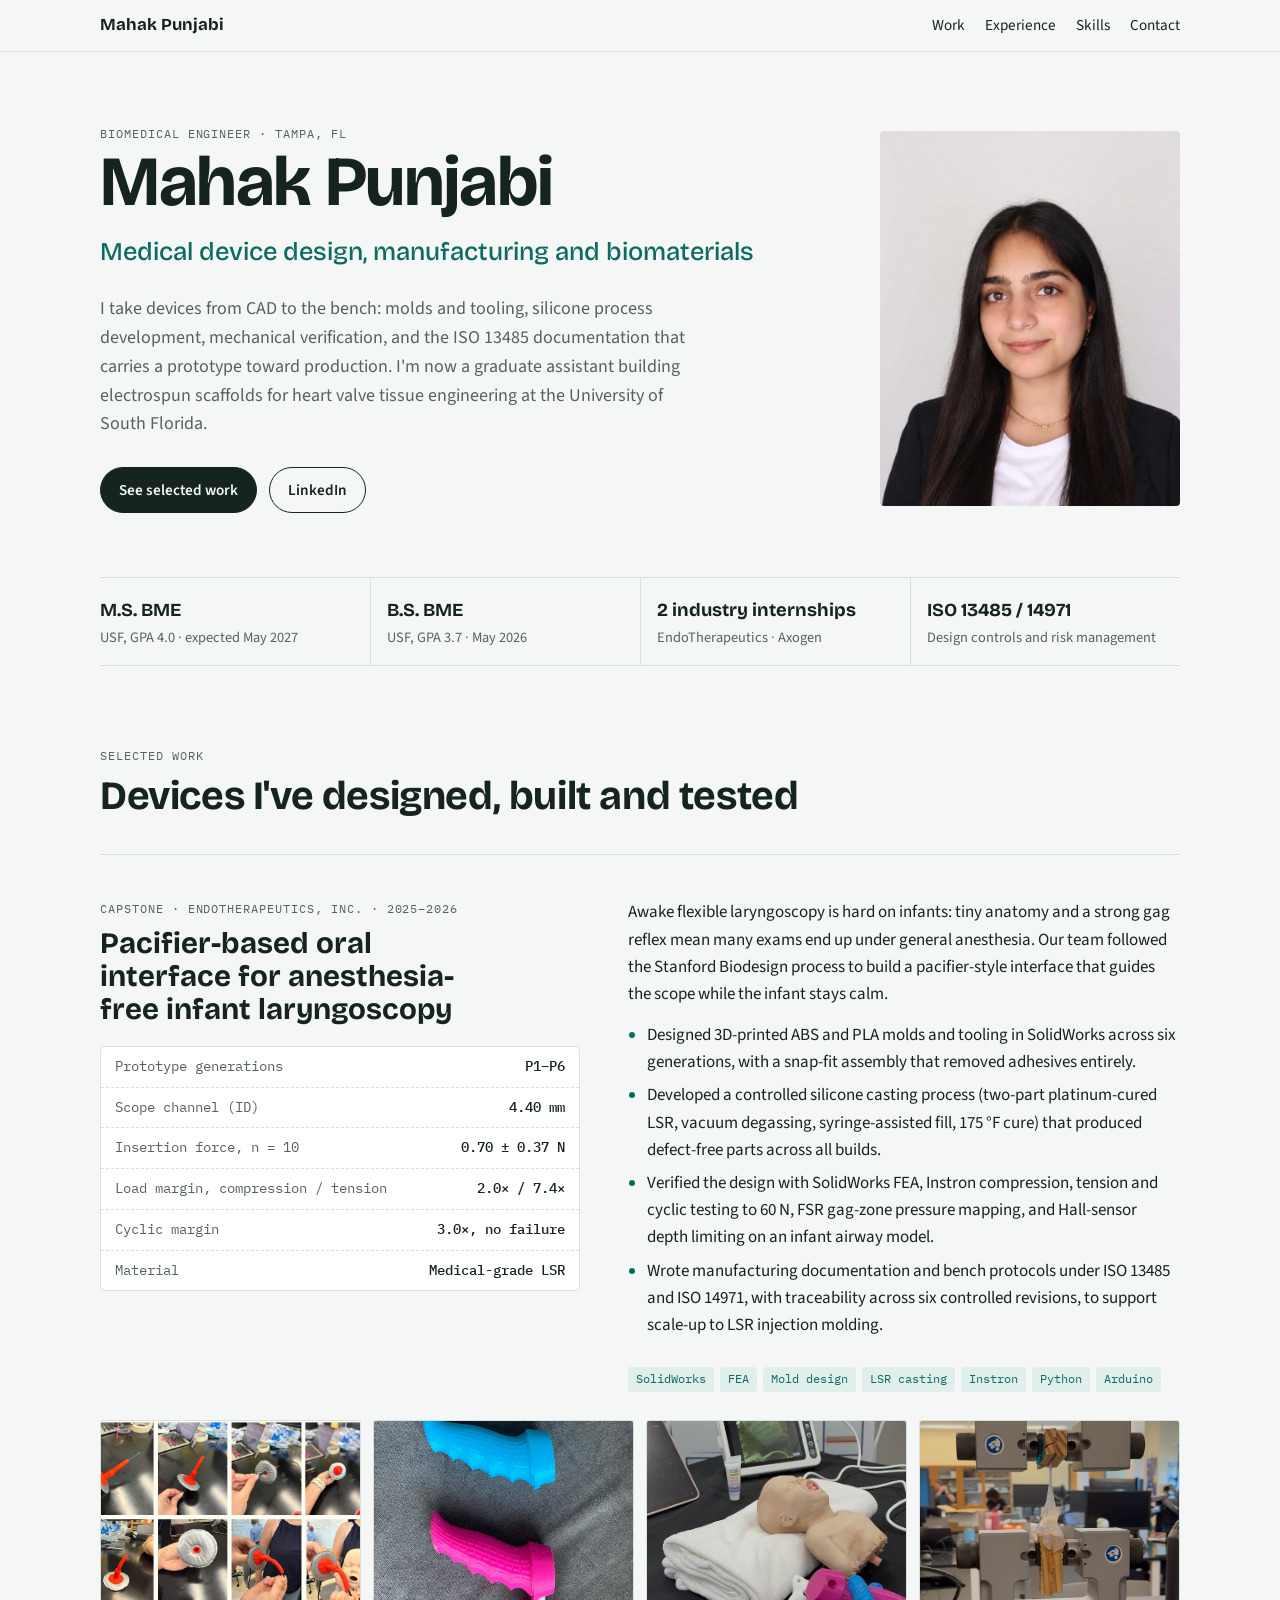
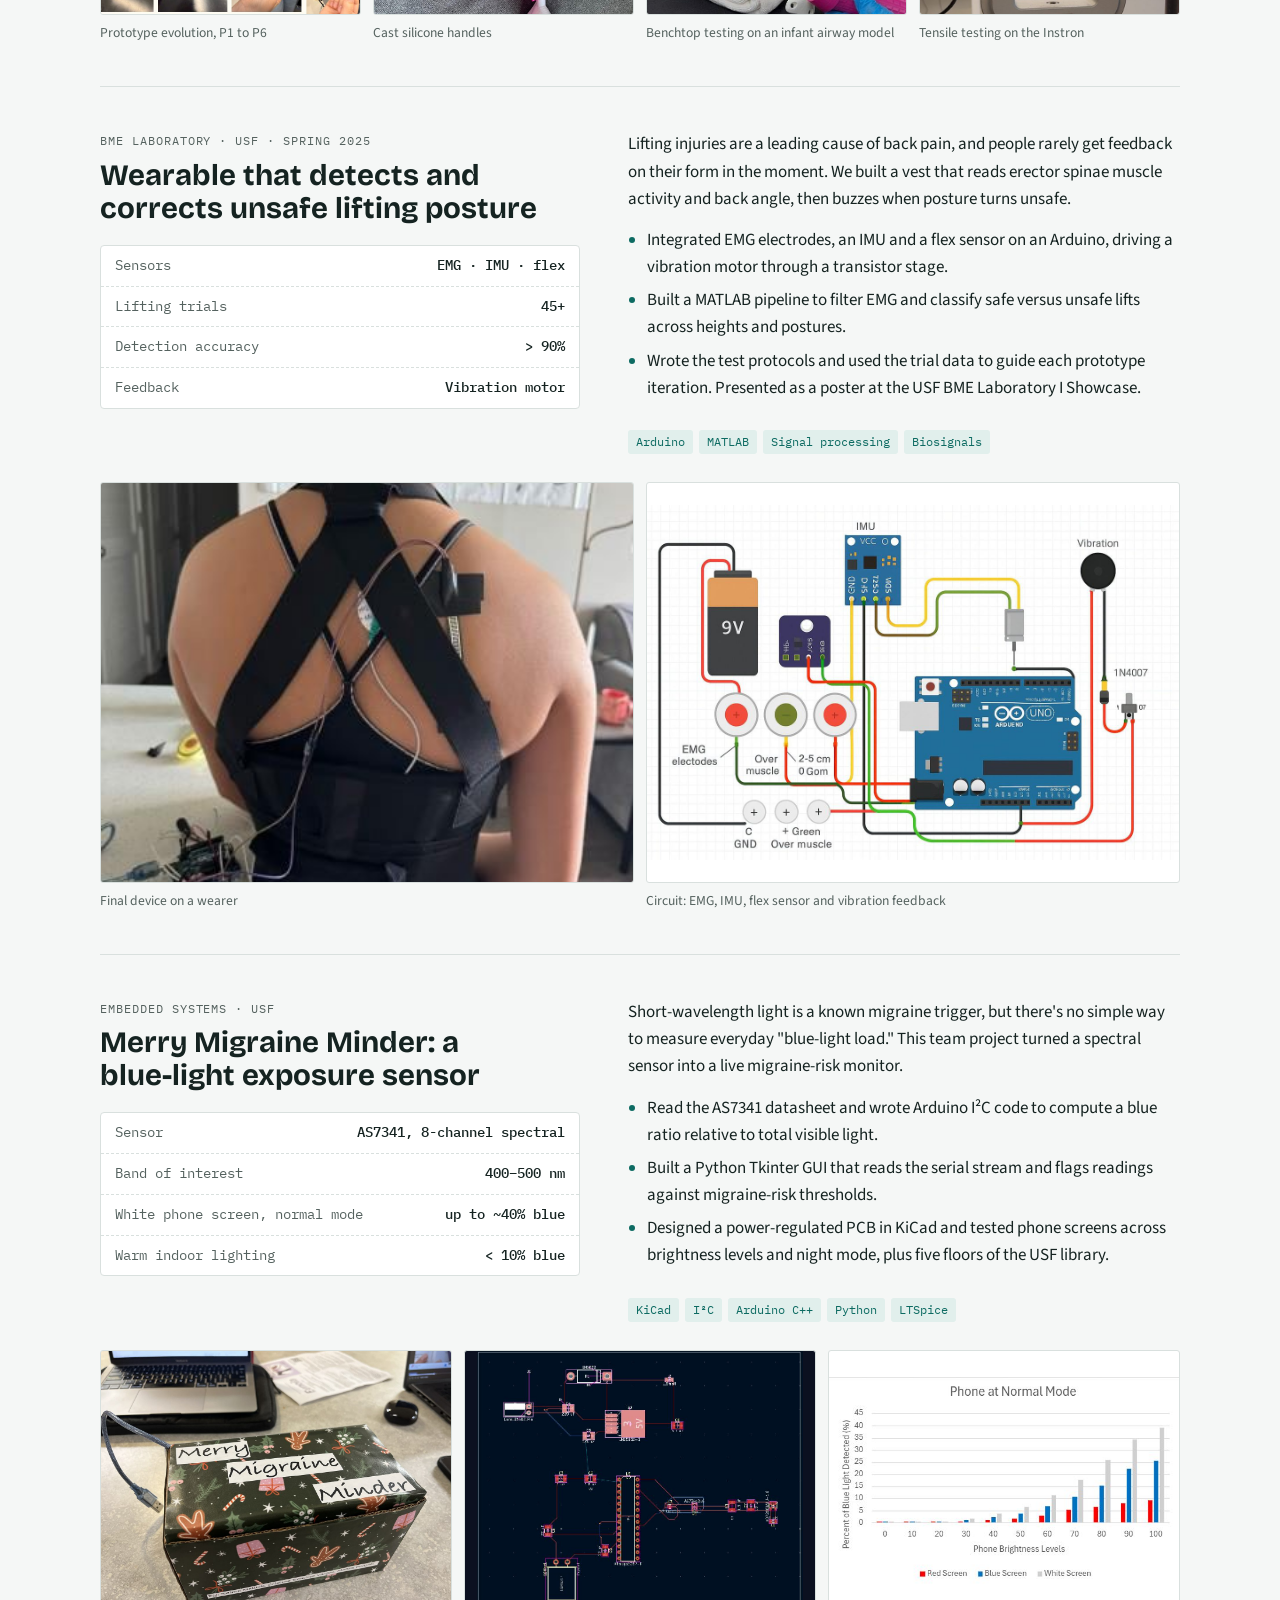
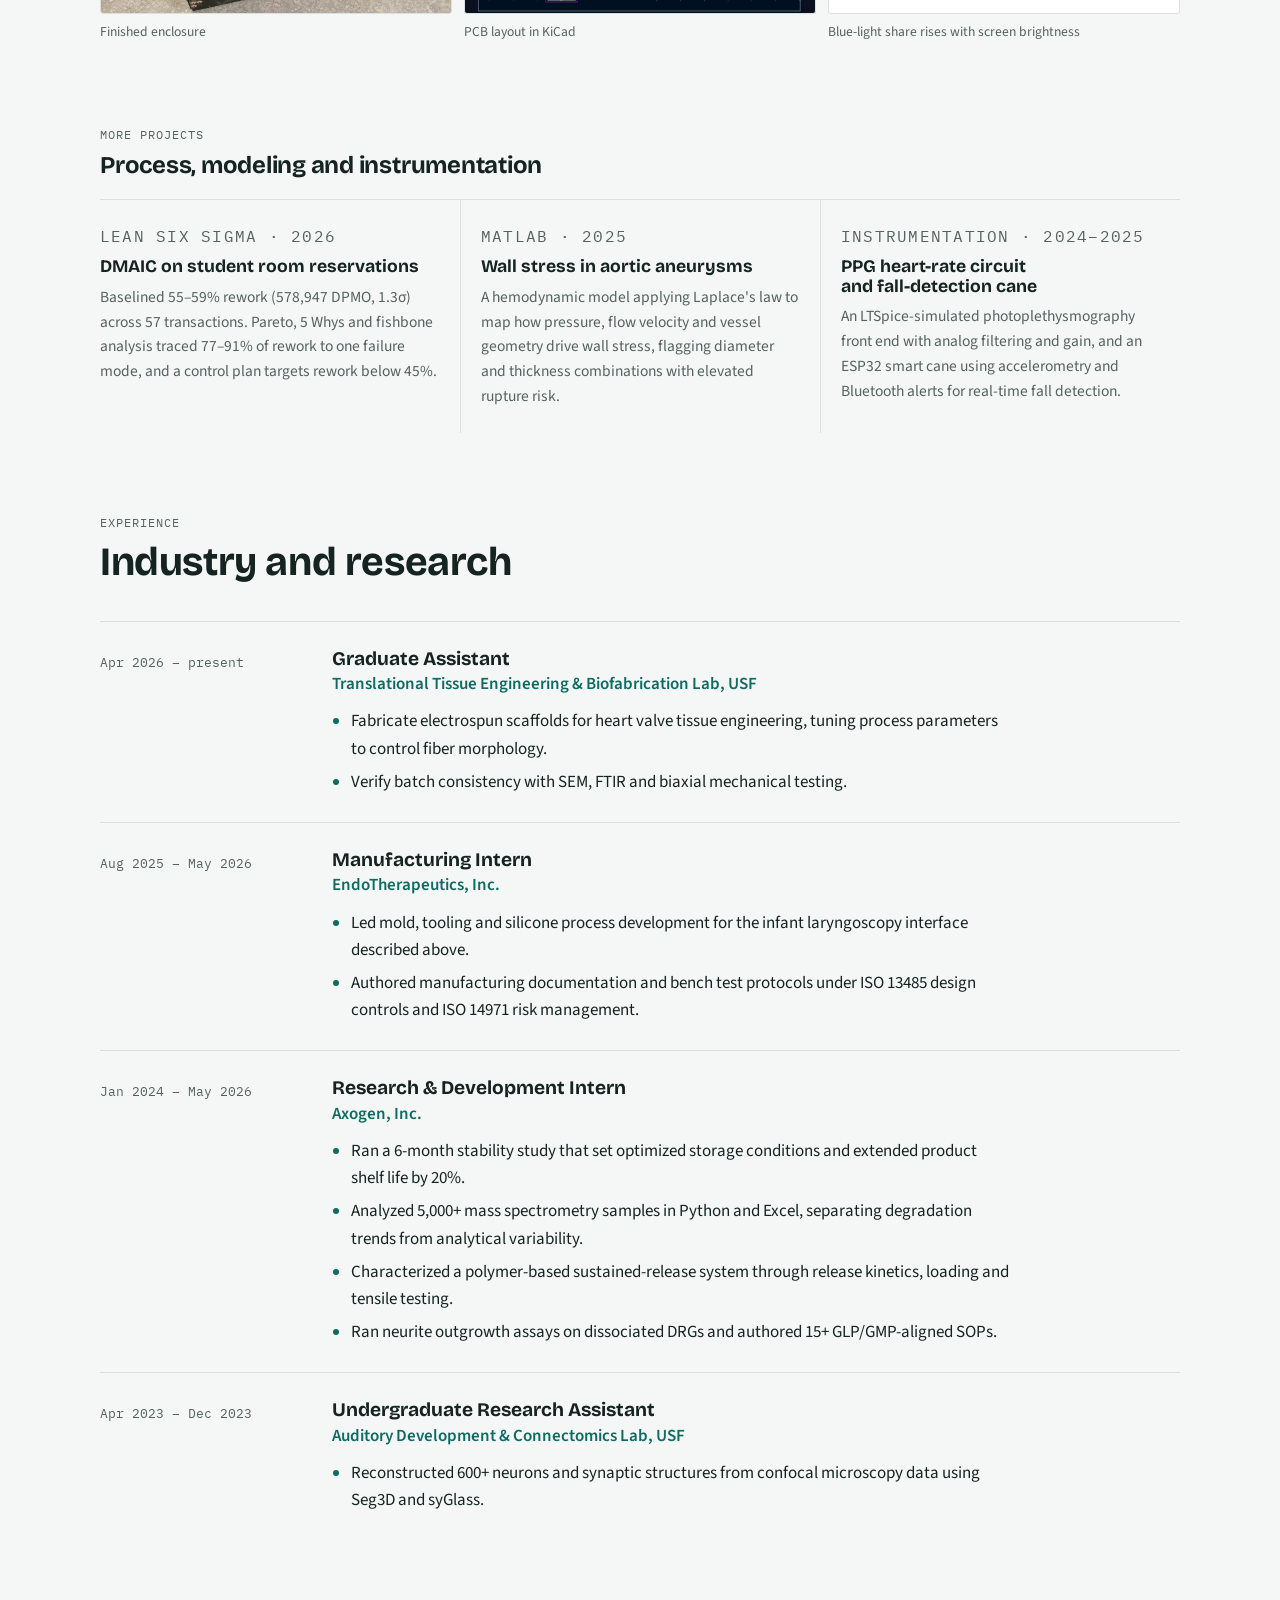
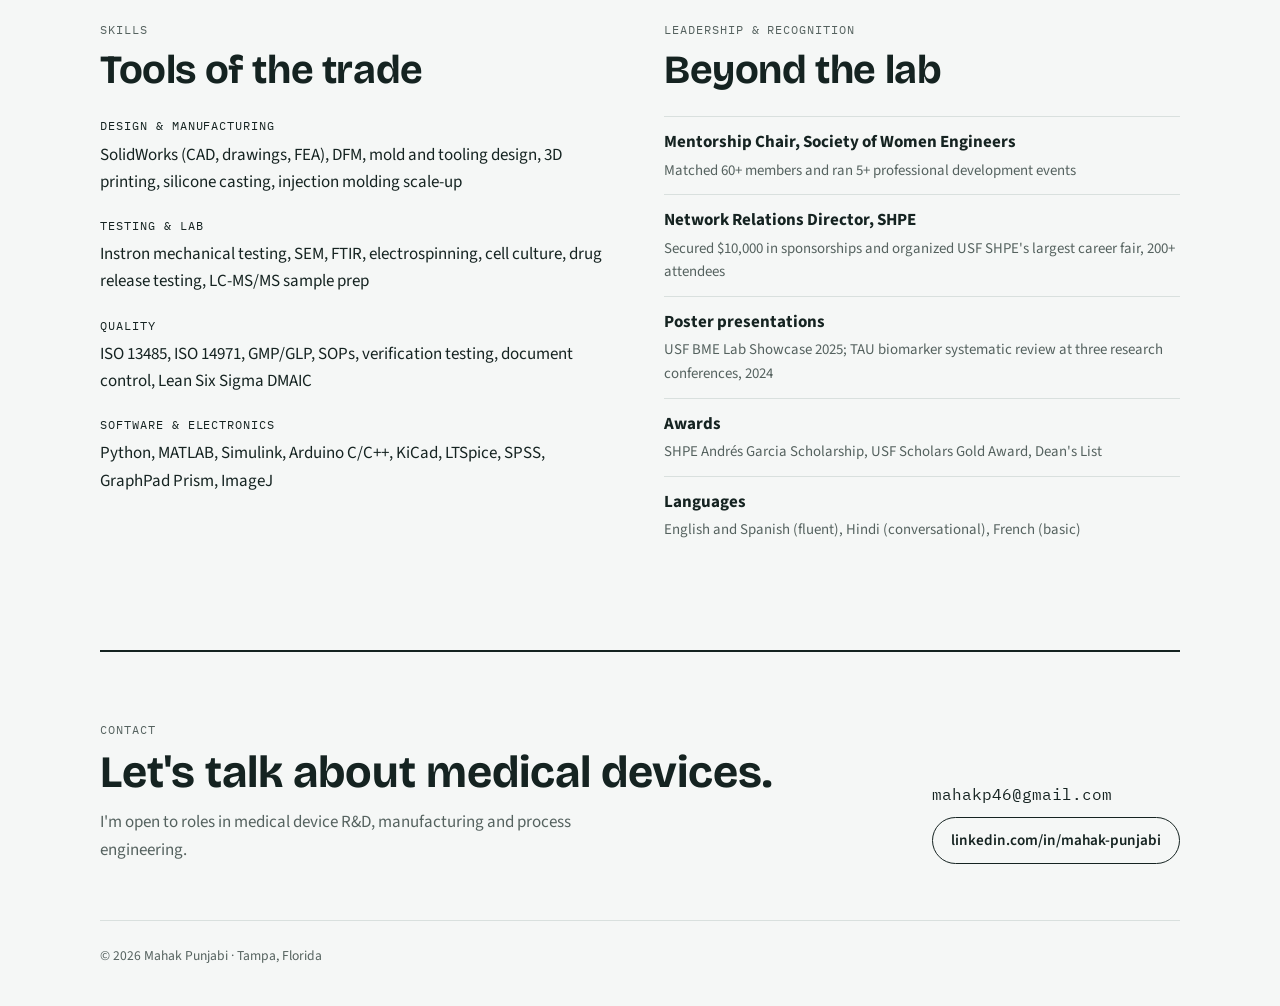
==== index.html @ a43548af "Add portfolio website Static HTML/CSS portfolio with selected projects, experience, skills and conta" ====
<!doctype html>
<html lang="en">
<head>
<meta charset="utf-8">
<meta name="viewport" content="width=device-width, initial-scale=1, viewport-fit=cover">
<title>Mahak Punjabi</title>
<meta name="description" content="Mahak Punjabi, biomedical engineer working on medical device design, manufacturing and biomaterials.">
<link rel="preconnect" href="https://fonts.googleapis.com">
<link rel="preconnect" href="https://fonts.gstatic.com" crossorigin>
<link rel="stylesheet" href="https://fonts.googleapis.com/css2?family=Bricolage+Grotesque:opsz,wght@12..96,500;12..96,700&family=Source+Sans+3:ital,wght@0,400;0,600;1,400&family=IBM+Plex+Mono:wght@400;500&display=swap">
<style>
/* Layout: one narrow reading column; case studies break wider with a figure strip, specs set like a bench test log. */
:root {
  --bg: #f5f7f6;
  --surface: #ffffff;
  --ink: #152321;
  --muted: #55625f;
  --line: #d9e0de;
  --accent: #0d6b62;
  --accent-soft: #e1efec;
  --mark: #c2366b;
  --f-display: "Bricolage Grotesque", "Helvetica Neue", Arial, sans-serif;
  --f-body: "Source Sans 3", "Segoe UI", system-ui, sans-serif;
  --f-mono: "IBM Plex Mono", ui-monospace, Menlo, Consolas, monospace;
  --wrap: 1080px;
  --read: 680px;
}
@media (prefers-color-scheme: dark) {
  :root:not([data-theme="light"]) {
    --bg: #0f1716; --surface: #16211f; --ink: #e6eeec; --muted: #9caba7;
    --line: #2a3735; --accent: #5cc4b6; --accent-soft: #19302d; --mark: #f07aa5;
    color-scheme: dark;
  }
}
:root[data-theme="dark"] {
  --bg: #0f1716; --surface: #16211f; --ink: #e6eeec; --muted: #9caba7;
  --line: #2a3735; --accent: #5cc4b6; --accent-soft: #19302d; --mark: #f07aa5;
  color-scheme: dark;
}
* { box-sizing: border-box; }
html { scroll-behavior: smooth; }
@media (prefers-reduced-motion: reduce) { html { scroll-behavior: auto; } }
body {
  margin: 0; background: var(--bg); color: var(--ink);
  font-family: var(--f-body); font-size: 1.0625rem; line-height: 1.6;
  padding-inline: 20px;
}
a { color: var(--accent); text-underline-offset: 3px; }
a:focus-visible { outline: 2px solid var(--accent); outline-offset: 3px; border-radius: 2px; }
img { max-width: 100%; height: auto; display: block; }
h1, h2, h3 { font-family: var(--f-display); font-weight: 700; line-height: 1.12; text-wrap: balance; margin: 0; }
p { margin: 0; }
.wrap { max-width: var(--wrap); margin-inline: auto; }
.label {
  font-family: var(--f-mono); font-size: .75rem; letter-spacing: .08em;
  text-transform: uppercase; color: var(--muted);
}

/* nav */
.nav {
  position: sticky; top: env(safe-area-inset-top, 0px); z-index: 5;
  background: color-mix(in srgb, var(--bg) 88%, transparent);
  backdrop-filter: blur(8px); border-bottom: 1px solid var(--line);
  margin-inline: -20px; padding: 12px 20px;
}
.nav .wrap { display: flex; justify-content: space-between; align-items: center; gap: 16px; flex-wrap: wrap; }
.nav strong { font-family: var(--f-display); font-weight: 700; font-size: 1.05rem; }
.nav ul { list-style: none; display: flex; gap: 20px; margin: 0; padding: 0; flex-wrap: wrap; }
.nav ul a { color: var(--ink); text-decoration: none; font-size: .95rem; }
.nav ul a:hover { color: var(--accent); }

/* hero */
.hero { display: grid; grid-template-columns: minmax(0, 1fr) 300px; gap: 56px; align-items: center; padding-block: 72px 64px; }
.hero h1 { font-size: clamp(2.6rem, 6vw, 4.4rem); letter-spacing: -.02em; font-weight: 700; }
.hero .role { font-family: var(--f-display); font-weight: 500; font-size: clamp(1.25rem, 2.4vw, 1.6rem); color: var(--accent); margin-top: 10px; }
.hero .lede { margin-top: 22px; max-width: 34em; color: var(--muted); font-size: 1.125rem; }
.hero .links { margin-top: 28px; display: flex; flex-wrap: wrap; gap: 12px; }
.btn {
  display: inline-flex; align-items: center; gap: 8px; padding: 10px 18px;
  border: 1px solid var(--ink); border-radius: 999px; text-decoration: none; color: var(--ink);
  font-weight: 600; font-size: .95rem;
}
.btn.primary { background: var(--ink); color: var(--bg); }
.btn:hover { border-color: var(--accent); color: var(--accent); }
.btn.primary:hover { background: var(--accent); color: var(--bg); }
.portrait { position: relative; }
.portrait img { border-radius: 4px; aspect-ratio: 4 / 5; object-fit: cover; width: 100%; }
.portrait figcaption { margin-top: 10px; }
.facts { display: grid; grid-template-columns: repeat(4, minmax(0, 1fr)); border-block: 1px solid var(--line); }
.facts div { padding: 18px 16px 18px 0; display: grid; gap: 2px; }
.facts div + div { padding-left: 16px; border-left: 1px solid var(--line); }
.facts b { font-family: var(--f-display); font-size: 1.15rem; font-weight: 700; }
.facts span { color: var(--muted); font-size: .9rem; line-height: 1.35; }

/* sections */
section { padding-block: 80px 0; }
.sec-head { display: grid; gap: 8px; margin-bottom: 36px; }
.sec-head h2 { font-size: clamp(1.8rem, 3.6vw, 2.5rem); letter-spacing: -.01em; }

/* case studies */
.case { border-top: 1px solid var(--line); padding-block: 44px; display: grid; gap: 28px; }
.case-top { display: grid; grid-template-columns: minmax(0, 1fr) minmax(0, 1.15fr); gap: 48px; }
.case h3 { font-size: clamp(1.4rem, 2.6vw, 1.85rem); }
.case .meta { margin-top: 10px; }
.case .body { display: grid; gap: 14px; color: var(--ink); }
.case .body p { max-width: var(--read); }
.case ul { margin: 0; padding-left: 1.1em; display: grid; gap: 6px; }
.case li::marker { color: var(--accent); }
.spec {
  margin-top: 20px; font-family: var(--f-mono); font-size: .85rem;
  border: 1px solid var(--line); background: var(--surface); border-radius: 4px;
}
.spec div { display: flex; justify-content: space-between; gap: 16px; padding: 9px 14px; font-variant-numeric: tabular-nums; }
.spec div + div { border-top: 1px dashed var(--line); }
.spec dt, .spec dd { margin: 0; }
.spec dt { color: var(--muted); }
.spec dd { text-align: right; font-weight: 500; }
.strip { display: grid; gap: 12px; grid-template-columns: repeat(var(--n, 3), minmax(0, 1fr)); align-items: start; }
.strip figure { margin: 0; display: grid; gap: 8px; }
.strip img { width: 100%; aspect-ratio: 4 / 3; object-fit: cover; border-radius: 3px; background: var(--surface); border: 1px solid var(--line); }
.strip img.contain { object-fit: contain; background: #ffffff; }
.strip figcaption { font-size: .85rem; color: var(--muted); line-height: 1.4; }
.tags { display: flex; flex-wrap: wrap; gap: 6px; margin-top: 14px; }
.tags span { font-family: var(--f-mono); font-size: .72rem; padding: 3px 8px; border-radius: 3px; background: var(--accent-soft); color: var(--accent); }

/* more projects */
.more { display: grid; grid-template-columns: repeat(3, minmax(0, 1fr)); gap: 0; border-top: 1px solid var(--line); }
.more article { padding: 24px 20px 24px 0; display: grid; gap: 8px; align-content: start; }
.more article + article { padding-left: 20px; border-left: 1px solid var(--line); }
.more h3 { font-size: 1.1rem; }
.more p { color: var(--muted); font-size: .97rem; }

/* experience */
.xp { display: grid; }
.xp article { display: grid; grid-template-columns: 200px minmax(0, 1fr); gap: 32px; padding-block: 26px; border-top: 1px solid var(--line); }
.xp .when { font-family: var(--f-mono); font-size: .82rem; color: var(--muted); padding-top: 4px; font-variant-numeric: tabular-nums; }
.xp h3 { font-size: 1.2rem; }
.xp .org { color: var(--accent); font-weight: 600; margin-top: 2px; }
.xp ul { margin: 10px 0 0; padding-left: 1.1em; display: grid; gap: 6px; max-width: var(--read); }
.xp li::marker { color: var(--accent); }

/* skills + misc */
.two { display: grid; grid-template-columns: minmax(0, 1fr) minmax(0, 1fr); gap: 48px; }
.skills { display: grid; gap: 20px; }
.skills div { display: grid; gap: 6px; }
.skills p { color: var(--ink); }
.list { margin: 0; padding: 0; list-style: none; display: grid; }
.list li { padding-block: 12px; border-top: 1px solid var(--line); display: grid; gap: 2px; }
.list li span { color: var(--muted); font-size: .93rem; }

/* contact */
.contact { margin-top: 96px; padding-block: 56px; border-top: 2px solid var(--ink); display: grid; grid-template-columns: minmax(0, 1fr) auto; gap: 32px; align-items: end; }
.contact h2 { font-size: clamp(1.8rem, 4vw, 2.8rem); }
.contact p { color: var(--muted); margin-top: 12px; max-width: 32em; }
.contact .addr { font-family: var(--f-mono); font-size: 1rem; user-select: all; color: var(--ink); }
.contact .links { display: grid; gap: 10px; justify-items: start; }
footer { padding-block: 24px 40px; color: var(--muted); font-size: .85rem; border-top: 1px solid var(--line); }

@media (max-width: 860px) {
  .hero { grid-template-columns: minmax(0, 1fr); gap: 32px; padding-block: 40px; }
  .portrait { max-width: 260px; order: -1; }
  .case-top, .two, .contact { grid-template-columns: minmax(0, 1fr); gap: 24px; }
  .more { grid-template-columns: minmax(0, 1fr); }
  .more article, .more article + article { padding: 20px 0; border-left: 0; border-top: 1px solid var(--line); }
  .more article:first-child { border-top: 0; }
  .xp article { grid-template-columns: minmax(0, 1fr); gap: 6px; }
  .facts { grid-template-columns: repeat(2, minmax(0, 1fr)); }
  .facts div:nth-child(3) { padding-left: 0; border-left: 0; }
  .facts div:nth-child(n+3) { border-top: 1px solid var(--line); }
}
@media (max-width: 560px) {
  .strip { grid-template-columns: repeat(2, minmax(0, 1fr)); }
  .nav ul { gap: 14px; }
  section { padding-block: 56px 0; }
}
</style>
</head>
<body>

<header class="nav">
  <div class="wrap">
    <strong>Mahak Punjabi</strong>
    <nav aria-label="Sections">
      <ul>
        <li><a href="#work">Work</a></li>
        <li><a href="#experience">Experience</a></li>
        <li><a href="#skills">Skills</a></li>
        <li><a href="#contact">Contact</a></li>
      </ul>
    </nav>
  </div>
</header>

<main class="wrap">
  <div class="hero">
    <div>
      <p class="label">Biomedical Engineer · Tampa, FL</p>
      <h1>Mahak Punjabi</h1>
      <p class="role">Medical device design, manufacturing and biomaterials</p>
      <p class="lede">I take devices from CAD to the bench: molds and tooling, silicone process development, mechanical verification, and the ISO 13485 documentation that carries a prototype toward production. I'm now a graduate assistant building electrospun scaffolds for heart valve tissue engineering at the University of South Florida.</p>
      <div class="links">
        <a class="btn primary" href="#work">See selected work</a>
        <a class="btn" href="https://www.linkedin.com/in/mahak-punjabi/" target="_blank" rel="noopener">LinkedIn</a>
      </div>
    </div>
    <figure class="portrait" style="margin:0">
      <img src="img/headshot.jpg" width="720" height="900" alt="Portrait of Mahak Punjabi">
    </figure>
  </div>

  <div class="facts" aria-label="At a glance">
    <div><b>M.S. BME</b><span>USF, GPA 4.0 · expected May 2027</span></div>
    <div><b>B.S. BME</b><span>USF, GPA 3.7 · May 2026</span></div>
    <div><b>2 industry internships</b><span>EndoTherapeutics · Axogen</span></div>
    <div><b>ISO 13485 / 14971</b><span>Design controls and risk management</span></div>
  </div>

  <section id="work">
    <div class="sec-head">
      <p class="label">Selected work</p>
      <h2>Devices I've designed, built and tested</h2>
    </div>

    <article class="case">
      <div class="case-top">
        <div>
          <p class="label">Capstone · EndoTherapeutics, Inc. · 2025–2026</p>
          <h3 style="margin-top:8px">Pacifier-based oral interface for anesthesia-free infant laryngoscopy</h3>
          <dl class="spec">
            <div><dt>Prototype generations</dt><dd>P1–P6</dd></div>
            <div><dt>Scope channel (ID)</dt><dd>4.40 mm</dd></div>
            <div><dt>Insertion force, n = 10</dt><dd>0.70 ± 0.37 N</dd></div>
            <div><dt>Load margin, compression / tension</dt><dd>2.0× / 7.4×</dd></div>
            <div><dt>Cyclic margin</dt><dd>3.0×, no failure</dd></div>
            <div><dt>Material</dt><dd>Medical-grade LSR</dd></div>
          </dl>
        </div>
        <div class="body">
          <p>Awake flexible laryngoscopy is hard on infants: tiny anatomy and a strong gag reflex mean many exams end up under general anesthesia. Our team followed the Stanford Biodesign process to build a pacifier-style interface that guides the scope while the infant stays calm.</p>
          <ul>
            <li>Designed 3D-printed ABS and PLA molds and tooling in SolidWorks across six generations, with a snap-fit assembly that removed adhesives entirely.</li>
            <li>Developed a controlled silicone casting process (two-part platinum-cured LSR, vacuum degassing, syringe-assisted fill, 175&nbsp;°F cure) that produced defect-free parts across all builds.</li>
            <li>Verified the design with SolidWorks FEA, Instron compression, tension and cyclic testing to 60&nbsp;N, FSR gag-zone pressure mapping, and Hall-sensor depth limiting on an infant airway model.</li>
            <li>Wrote manufacturing documentation and bench protocols under ISO 13485 and ISO 14971, with traceability across six controlled revisions, to support scale-up to LSR injection molding.</li>
          </ul>
          <div class="tags"><span>SolidWorks</span><span>FEA</span><span>Mold design</span><span>LSR casting</span><span>Instron</span><span>Python</span><span>Arduino</span></div>
        </div>
      </div>
      <div class="strip" style="--n:4">
        <figure><img src="img/laryngoscope-iterations.jpg" alt="Grid of prototype iterations of the silicone oral interface" loading="lazy"><figcaption>Prototype evolution, P1 to P6</figcaption></figure>
        <figure><img src="img/laryngoscope-prototypes.jpg" alt="Cast silicone handle prototypes in blue and pink" loading="lazy"><figcaption>Cast silicone handles</figcaption></figure>
        <figure><img src="img/laryngoscope-benchtop.jpg" alt="Infant airway model with the device and a scope monitor" loading="lazy"><figcaption>Benchtop testing on an infant airway model</figcaption></figure>
        <figure><img src="img/laryngoscope-instron.jpg" alt="Silicone part clamped in an Instron for tensile testing" loading="lazy"><figcaption>Tensile testing on the Instron</figcaption></figure>
      </div>
    </article>

    <article class="case">
      <div class="case-top">
        <div>
          <p class="label">BME Laboratory · USF · Spring 2025</p>
          <h3 style="margin-top:8px">Wearable that detects and corrects unsafe lifting posture</h3>
          <dl class="spec">
            <div><dt>Sensors</dt><dd>EMG · IMU · flex</dd></div>
            <div><dt>Lifting trials</dt><dd>45+</dd></div>
            <div><dt>Detection accuracy</dt><dd>&gt; 90%</dd></div>
            <div><dt>Feedback</dt><dd>Vibration motor</dd></div>
          </dl>
        </div>
        <div class="body">
          <p>Lifting injuries are a leading cause of back pain, and people rarely get feedback on their form in the moment. We built a vest that reads erector spinae muscle activity and back angle, then buzzes when posture turns unsafe.</p>
          <ul>
            <li>Integrated EMG electrodes, an IMU and a flex sensor on an Arduino, driving a vibration motor through a transistor stage.</li>
            <li>Built a MATLAB pipeline to filter EMG and classify safe versus unsafe lifts across heights and postures.</li>
            <li>Wrote the test protocols and used the trial data to guide each prototype iteration. Presented as a poster at the USF BME Laboratory I Showcase.</li>
          </ul>
          <div class="tags"><span>Arduino</span><span>MATLAB</span><span>Signal processing</span><span>Biosignals</span></div>
        </div>
      </div>
      <div class="strip" style="--n:2">
        <figure><img src="img/emg-wearable.jpg" alt="The posture vest worn on a person's back with sensors attached" loading="lazy"><figcaption>Final device on a wearer</figcaption></figure>
        <figure><img class="contain" src="img/emg-circuit.jpg" alt="Wiring diagram of Arduino with EMG electrodes, IMU and vibration motor" loading="lazy"><figcaption>Circuit: EMG, IMU, flex sensor and vibration feedback</figcaption></figure>
      </div>
    </article>

    <article class="case">
      <div class="case-top">
        <div>
          <p class="label">Embedded Systems · USF</p>
          <h3 style="margin-top:8px">Merry Migraine Minder: a blue-light exposure sensor</h3>
          <dl class="spec">
            <div><dt>Sensor</dt><dd>AS7341, 8-channel spectral</dd></div>
            <div><dt>Band of interest</dt><dd>400–500 nm</dd></div>
            <div><dt>White phone screen, normal mode</dt><dd>up to ~40% blue</dd></div>
            <div><dt>Warm indoor lighting</dt><dd>&lt; 10% blue</dd></div>
          </dl>
        </div>
        <div class="body">
          <p>Short-wavelength light is a known migraine trigger, but there's no simple way to measure everyday "blue-light load." This team project turned a spectral sensor into a live migraine-risk monitor.</p>
          <ul>
            <li>Read the AS7341 datasheet and wrote Arduino I²C code to compute a blue ratio relative to total visible light.</li>
            <li>Built a Python Tkinter GUI that reads the serial stream and flags readings against migraine-risk thresholds.</li>
            <li>Designed a power-regulated PCB in KiCad and tested phone screens across brightness levels and night mode, plus five floors of the USF library.</li>
          </ul>
          <div class="tags"><span>KiCad</span><span>I²C</span><span>Arduino C++</span><span>Python</span><span>LTSpice</span></div>
        </div>
      </div>
      <div class="strip" style="--n:3">
        <figure><img src="img/migraine-minder.jpg" alt="The finished sensor enclosure labeled Merry Migraine Minder" loading="lazy"><figcaption>Finished enclosure</figcaption></figure>
        <figure><img class="contain" src="img/migraine-pcb.jpg" alt="KiCad PCB layout" loading="lazy" style="background:#0b1020"><figcaption>PCB layout in KiCad</figcaption></figure>
        <figure><img class="contain" src="img/migraine-results.jpg" alt="Bar chart of blue light percentage by phone brightness" loading="lazy"><figcaption>Blue-light share rises with screen brightness</figcaption></figure>
      </div>
    </article>
  </section>

  <section aria-labelledby="more-h" style="padding-top:40px">
    <div class="sec-head" style="margin-bottom:20px">
      <p class="label">More projects</p>
      <h2 id="more-h" style="font-size:1.5rem">Process, modeling and instrumentation</h2>
    </div>
    <div class="more">
      <article>
        <p class="label">Lean Six Sigma · 2026</p>
        <h3>DMAIC on student room reservations</h3>
        <p>Baselined 55–59% rework (578,947 DPMO, 1.3σ) across 57 transactions. Pareto, 5 Whys and fishbone analysis traced 77–91% of rework to one failure mode, and a control plan targets rework below 45%.</p>
      </article>
      <article>
        <p class="label">MATLAB · 2025</p>
        <h3>Wall stress in aortic aneurysms</h3>
        <p>A hemodynamic model applying Laplace's law to map how pressure, flow velocity and vessel geometry drive wall stress, flagging diameter and thickness combinations with elevated rupture risk.</p>
      </article>
      <article>
        <p class="label">Instrumentation · 2024–2025</p>
        <h3>PPG heart-rate circuit and fall-detection cane</h3>
        <p>An LTSpice-simulated photoplethysmography front end with analog filtering and gain, and an ESP32 smart cane using accelerometry and Bluetooth alerts for real-time fall detection.</p>
      </article>
    </div>
  </section>

  <section id="experience">
    <div class="sec-head">
      <p class="label">Experience</p>
      <h2>Industry and research</h2>
    </div>
    <div class="xp">
      <article>
        <p class="when">Apr 2026 – present</p>
        <div>
          <h3>Graduate Assistant</h3>
          <p class="org">Translational Tissue Engineering &amp; Biofabrication Lab, USF</p>
          <ul>
            <li>Fabricate electrospun scaffolds for heart valve tissue engineering, tuning process parameters to control fiber morphology.</li>
            <li>Verify batch consistency with SEM, FTIR and biaxial mechanical testing.</li>
          </ul>
        </div>
      </article>
      <article>
        <p class="when">Aug 2025 – May 2026</p>
        <div>
          <h3>Manufacturing Intern</h3>
          <p class="org">EndoTherapeutics, Inc.</p>
          <ul>
            <li>Led mold, tooling and silicone process development for the infant laryngoscopy interface described above.</li>
            <li>Authored manufacturing documentation and bench test protocols under ISO 13485 design controls and ISO 14971 risk management.</li>
          </ul>
        </div>
      </article>
      <article>
        <p class="when">Jan 2024 – May 2026</p>
        <div>
          <h3>Research &amp; Development Intern</h3>
          <p class="org">Axogen, Inc.</p>
          <ul>
            <li>Ran a 6-month stability study that set optimized storage conditions and extended product shelf life by 20%.</li>
            <li>Analyzed 5,000+ mass spectrometry samples in Python and Excel, separating degradation trends from analytical variability.</li>
            <li>Characterized a polymer-based sustained-release system through release kinetics, loading and tensile testing.</li>
            <li>Ran neurite outgrowth assays on dissociated DRGs and authored 15+ GLP/GMP-aligned SOPs.</li>
          </ul>
        </div>
      </article>
      <article>
        <p class="when">Apr 2023 – Dec 2023</p>
        <div>
          <h3>Undergraduate Research Assistant</h3>
          <p class="org">Auditory Development &amp; Connectomics Lab, USF</p>
          <ul>
            <li>Reconstructed 600+ neurons and synaptic structures from confocal microscopy data using Seg3D and syGlass.</li>
          </ul>
        </div>
      </article>
    </div>
  </section>

  <section id="skills">
    <div class="two">
      <div>
        <div class="sec-head" style="margin-bottom:24px">
          <p class="label">Skills</p>
          <h2>Tools of the trade</h2>
        </div>
        <div class="skills">
          <div><p class="label">Design &amp; manufacturing</p><p>SolidWorks (CAD, drawings, FEA), DFM, mold and tooling design, 3D printing, silicone casting, injection molding scale-up</p></div>
          <div><p class="label">Testing &amp; lab</p><p>Instron mechanical testing, SEM, FTIR, electrospinning, cell culture, drug release testing, LC-MS/MS sample prep</p></div>
          <div><p class="label">Quality</p><p>ISO 13485, ISO 14971, GMP/GLP, SOPs, verification testing, document control, Lean Six Sigma DMAIC</p></div>
          <div><p class="label">Software &amp; electronics</p><p>Python, MATLAB, Simulink, Arduino C/C++, KiCad, LTSpice, SPSS, GraphPad Prism, ImageJ</p></div>
        </div>
      </div>
      <div>
        <div class="sec-head" style="margin-bottom:24px">
          <p class="label">Leadership &amp; recognition</p>
          <h2>Beyond the lab</h2>
        </div>
        <ul class="list">
          <li><b>Mentorship Chair, Society of Women Engineers</b><span>Matched 60+ members and ran 5+ professional development events</span></li>
          <li><b>Network Relations Director, SHPE</b><span>Secured $10,000 in sponsorships and organized USF SHPE's largest career fair, 200+ attendees</span></li>
          <li><b>Poster presentations</b><span>USF BME Lab Showcase 2025; TAU biomarker systematic review at three research conferences, 2024</span></li>
          <li><b>Awards</b><span>SHPE Andrés Garcia Scholarship, USF Scholars Gold Award, Dean's List</span></li>
          <li><b>Languages</b><span>English and Spanish (fluent), Hindi (conversational), French (basic)</span></li>
        </ul>
      </div>
    </div>
  </section>

  <div class="contact" id="contact">
    <div>
      <p class="label">Contact</p>
      <h2 style="margin-top:8px">Let's talk about medical devices.</h2>
      <p>I'm open to roles in medical device R&amp;D, manufacturing and process engineering.</p>
    </div>
    <div class="links">
      <span class="addr">mahakp46@gmail.com</span>
      <a class="btn" href="https://www.linkedin.com/in/mahak-punjabi/" target="_blank" rel="noopener">linkedin.com/in/mahak-punjabi</a>
    </div>
  </div>
</main>
<footer class="wrap">© 2026 Mahak Punjabi · Tampa, Florida</footer>
</body>
</html>
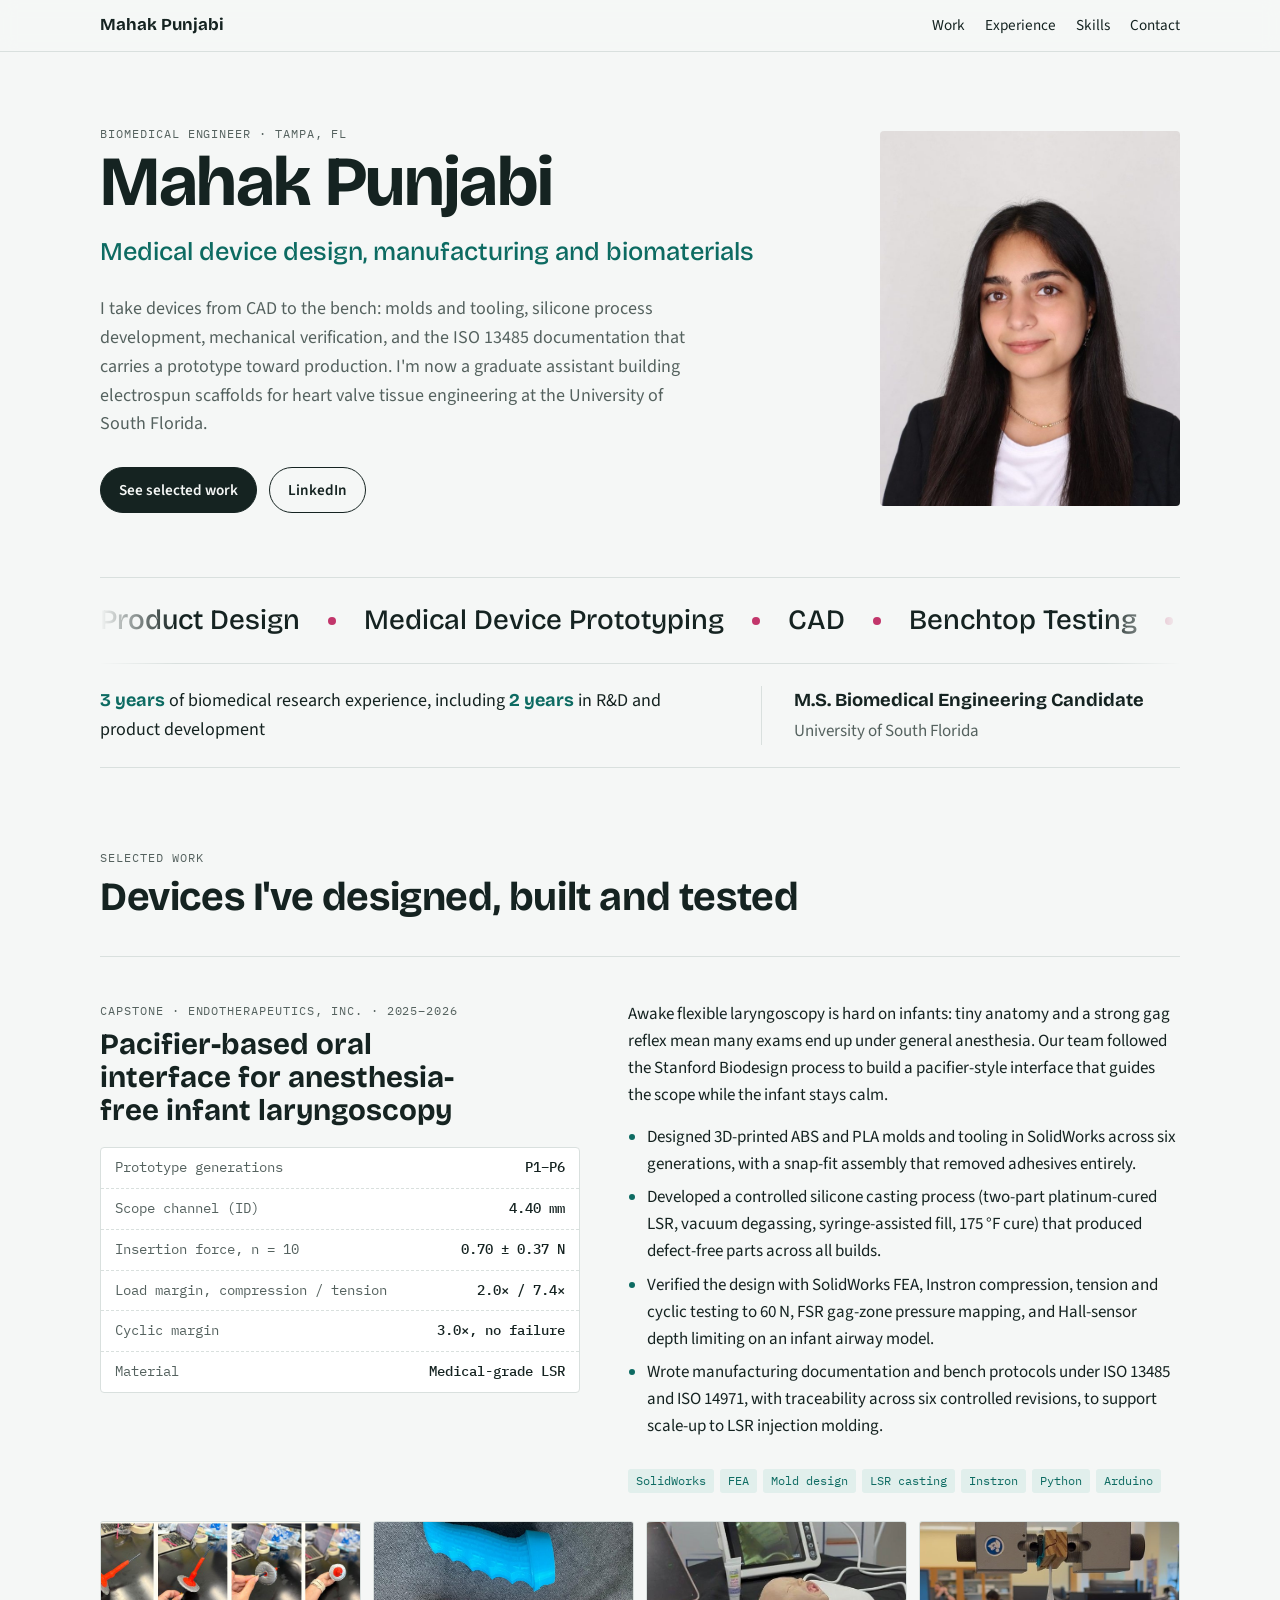
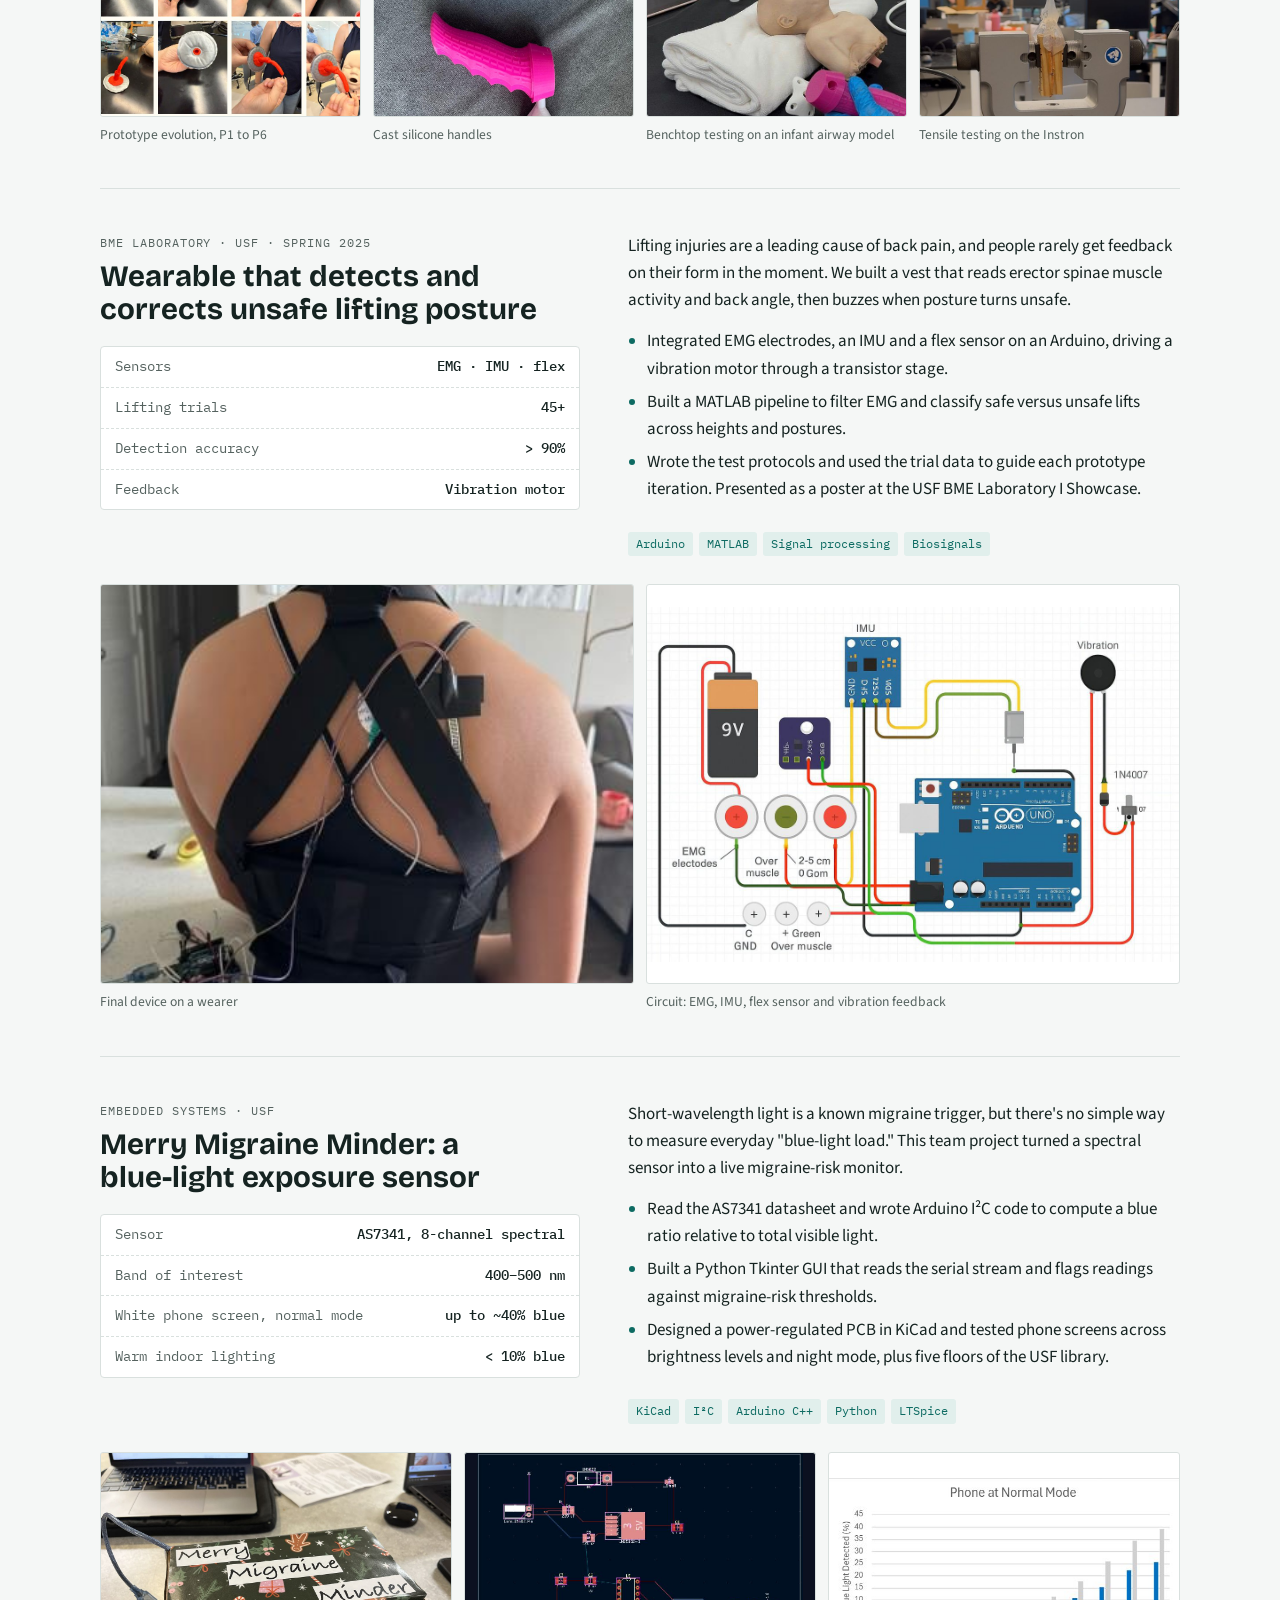
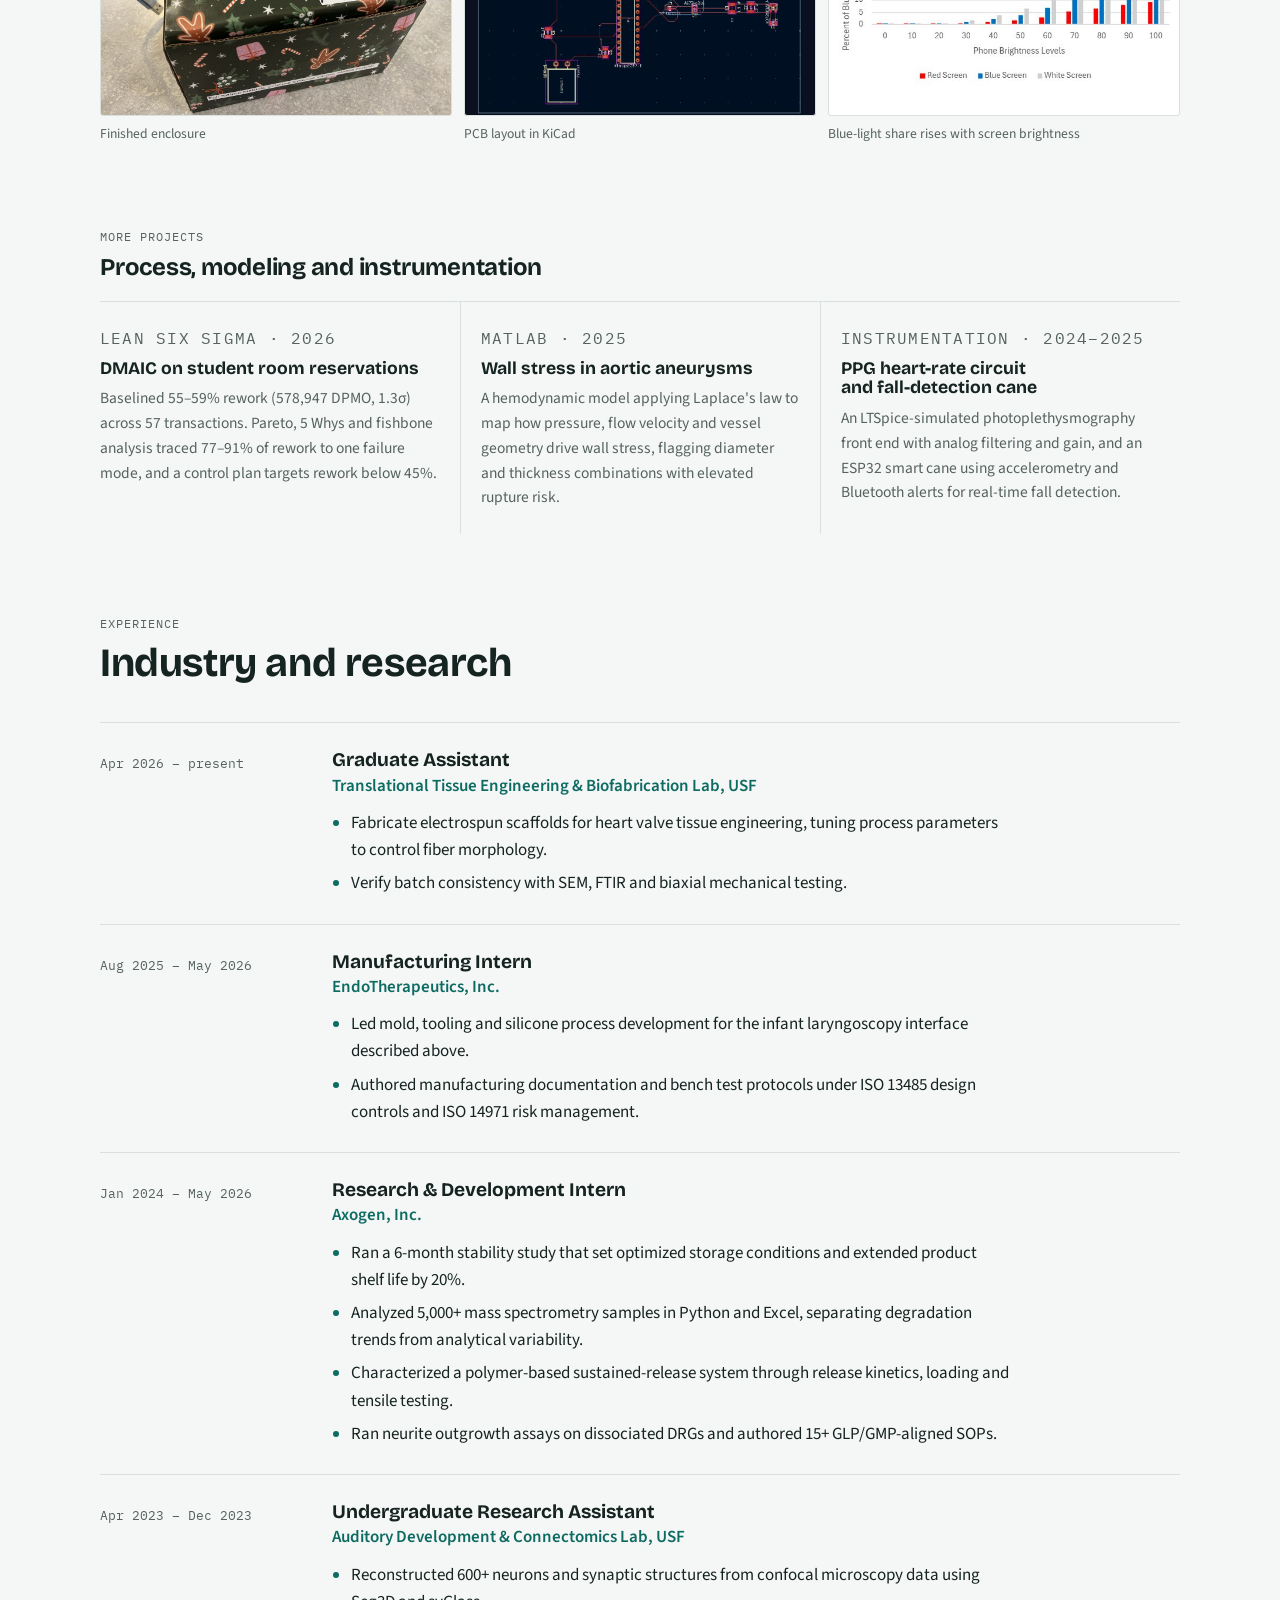
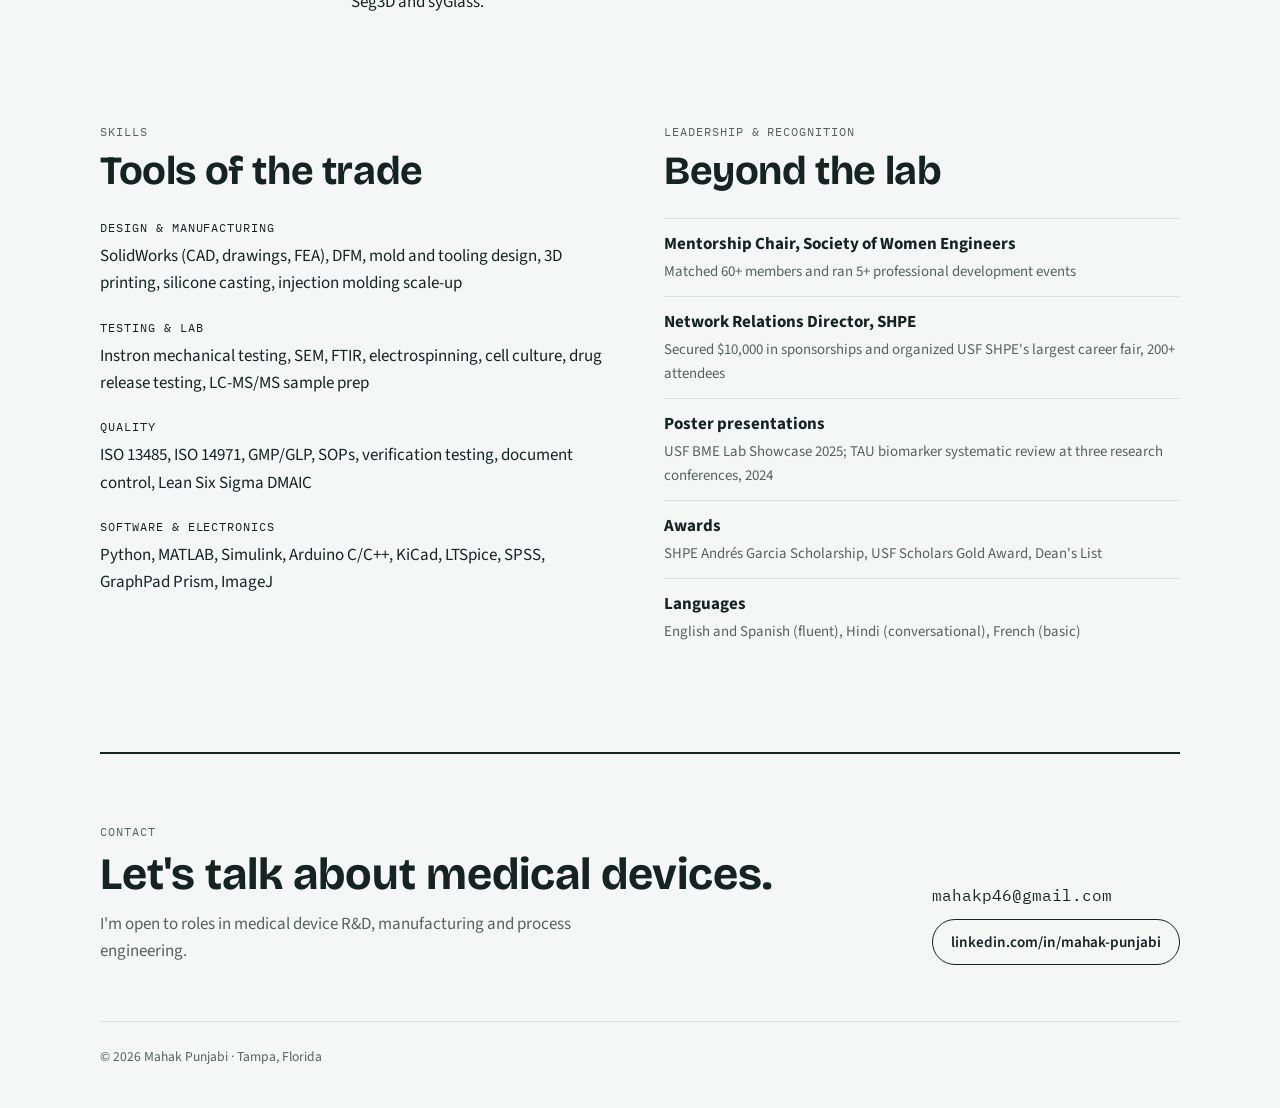
==== commit 227cbd96: "Replace cover facts with moving focus-area strip and new credentials Swap the degree/internship/ISO " ====
--- a/index.html
+++ b/index.html
@@ -86,11 +86,40 @@
 .portrait { position: relative; }
 .portrait img { border-radius: 4px; aspect-ratio: 4 / 5; object-fit: cover; width: 100%; }
 .portrait figcaption { margin-top: 10px; }
-.facts { display: grid; grid-template-columns: repeat(4, minmax(0, 1fr)); border-block: 1px solid var(--line); }
-.facts div { padding: 18px 16px 18px 0; display: grid; gap: 2px; }
-.facts div + div { padding-left: 16px; border-left: 1px solid var(--line); }
-.facts b { font-family: var(--f-display); font-size: 1.15rem; font-weight: 700; }
-.facts span { color: var(--muted); font-size: .9rem; line-height: 1.35; }
+/* cover band: moving focus areas, then credentials */
+.cover-band { border-block: 1px solid var(--line); }
+.ticker {
+  overflow: hidden; padding-block: 20px; border-bottom: 1px solid var(--line);
+  -webkit-mask-image: linear-gradient(90deg, transparent, #000 7%, #000 93%, transparent);
+  mask-image: linear-gradient(90deg, transparent, #000 7%, #000 93%, transparent);
+}
+.ticker-track {
+  list-style: none; margin: 0; padding: 0; display: flex; width: max-content;
+  animation: ticker 60s linear infinite;
+}
+.ticker-track li {
+  display: flex; align-items: center; white-space: nowrap;
+  font-family: var(--f-display); font-weight: 500; font-size: clamp(1.25rem, 2.6vw, 1.75rem);
+  transition: color .2s;
+}
+.ticker-track li::after {
+  content: ""; flex: none; width: 8px; height: 8px; border-radius: 50%;
+  background: var(--mark); margin-inline: 28px;
+}
+.ticker:hover .ticker-track { animation-play-state: paused; }
+.ticker-track li:hover { color: var(--accent); }
+@keyframes ticker { to { transform: translateX(-50%); } }
+@media (prefers-reduced-motion: reduce) {
+  .ticker { -webkit-mask-image: none; mask-image: none; }
+  .ticker-track { animation: none; width: auto; flex-wrap: wrap; row-gap: 6px; }
+  .ticker-track li[aria-hidden="true"] { display: none; }
+}
+.creds { display: grid; grid-template-columns: minmax(0, 1.5fr) minmax(0, 1fr); gap: 32px; align-items: center; padding-block: 22px; }
+.creds .years { font-size: 1.125rem; max-width: 34em; }
+.creds .years strong { font-family: var(--f-display); font-weight: 700; color: var(--accent); }
+.creds .degree { display: grid; gap: 2px; padding-left: 32px; border-left: 1px solid var(--line); }
+.creds .degree b { font-family: var(--f-display); font-size: 1.15rem; font-weight: 700; }
+.creds .degree span { color: var(--muted); }
 
 /* sections */
 section { padding-block: 80px 0; }
@@ -164,9 +193,8 @@
   .more article, .more article + article { padding: 20px 0; border-left: 0; border-top: 1px solid var(--line); }
   .more article:first-child { border-top: 0; }
   .xp article { grid-template-columns: minmax(0, 1fr); gap: 6px; }
-  .facts { grid-template-columns: repeat(2, minmax(0, 1fr)); }
-  .facts div:nth-child(3) { padding-left: 0; border-left: 0; }
-  .facts div:nth-child(n+3) { border-top: 1px solid var(--line); }
+  .creds { grid-template-columns: minmax(0, 1fr); gap: 14px; }
+  .creds .degree { padding-left: 0; border-left: 0; }
 }
 @media (max-width: 560px) {
   .strip { grid-template-columns: repeat(2, minmax(0, 1fr)); }
@@ -208,11 +236,35 @@
     </figure>
   </div>
 
-  <div class="facts" aria-label="At a glance">
-    <div><b>M.S. BME</b><span>USF, GPA 4.0 · expected May 2027</span></div>
-    <div><b>B.S. BME</b><span>USF, GPA 3.7 · May 2026</span></div>
-    <div><b>2 industry internships</b><span>EndoTherapeutics · Axogen</span></div>
-    <div><b>ISO 13485 / 14971</b><span>Design controls and risk management</span></div>
+  <div class="cover-band">
+    <div class="ticker">
+      <ul class="ticker-track" aria-label="Focus areas">
+        <li>Product Design</li>
+        <li>Medical Device Prototyping</li>
+        <li>CAD</li>
+        <li>Benchtop Testing</li>
+        <li>Documentation</li>
+        <li aria-hidden="true">Product Design</li>
+        <li aria-hidden="true">Medical Device Prototyping</li>
+        <li aria-hidden="true">CAD</li>
+        <li aria-hidden="true">Benchtop Testing</li>
+        <li aria-hidden="true">Documentation</li>
+        <li aria-hidden="true">Product Design</li>
+        <li aria-hidden="true">Medical Device Prototyping</li>
+        <li aria-hidden="true">CAD</li>
+        <li aria-hidden="true">Benchtop Testing</li>
+        <li aria-hidden="true">Documentation</li>
+        <li aria-hidden="true">Product Design</li>
+        <li aria-hidden="true">Medical Device Prototyping</li>
+        <li aria-hidden="true">CAD</li>
+        <li aria-hidden="true">Benchtop Testing</li>
+        <li aria-hidden="true">Documentation</li>
+      </ul>
+    </div>
+    <div class="creds">
+      <p class="years"><strong>3 years</strong> of biomedical research experience, including <strong>2 years</strong> in R&amp;D and product development</p>
+      <p class="degree"><b>M.S. Biomedical Engineering Candidate</b><span>University of South Florida</span></p>
+    </div>
   </div>
 
   <section id="work">
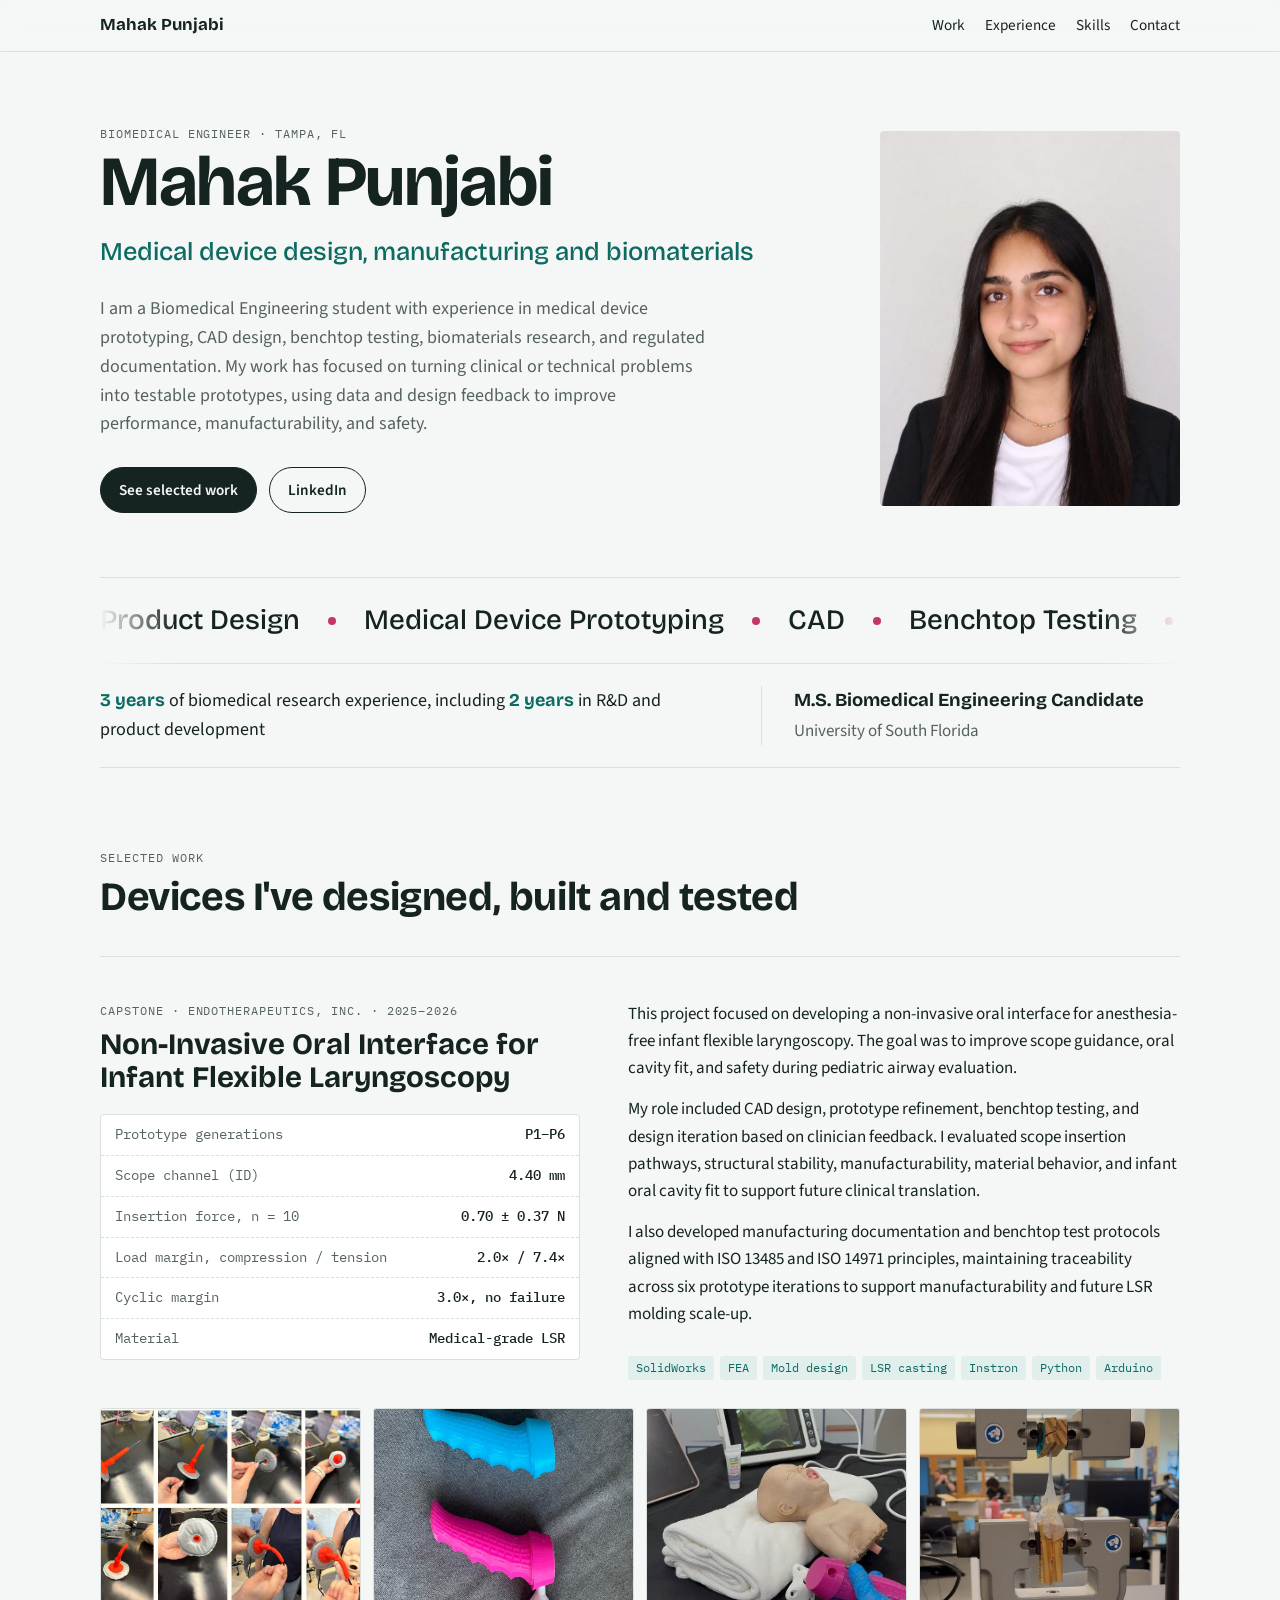
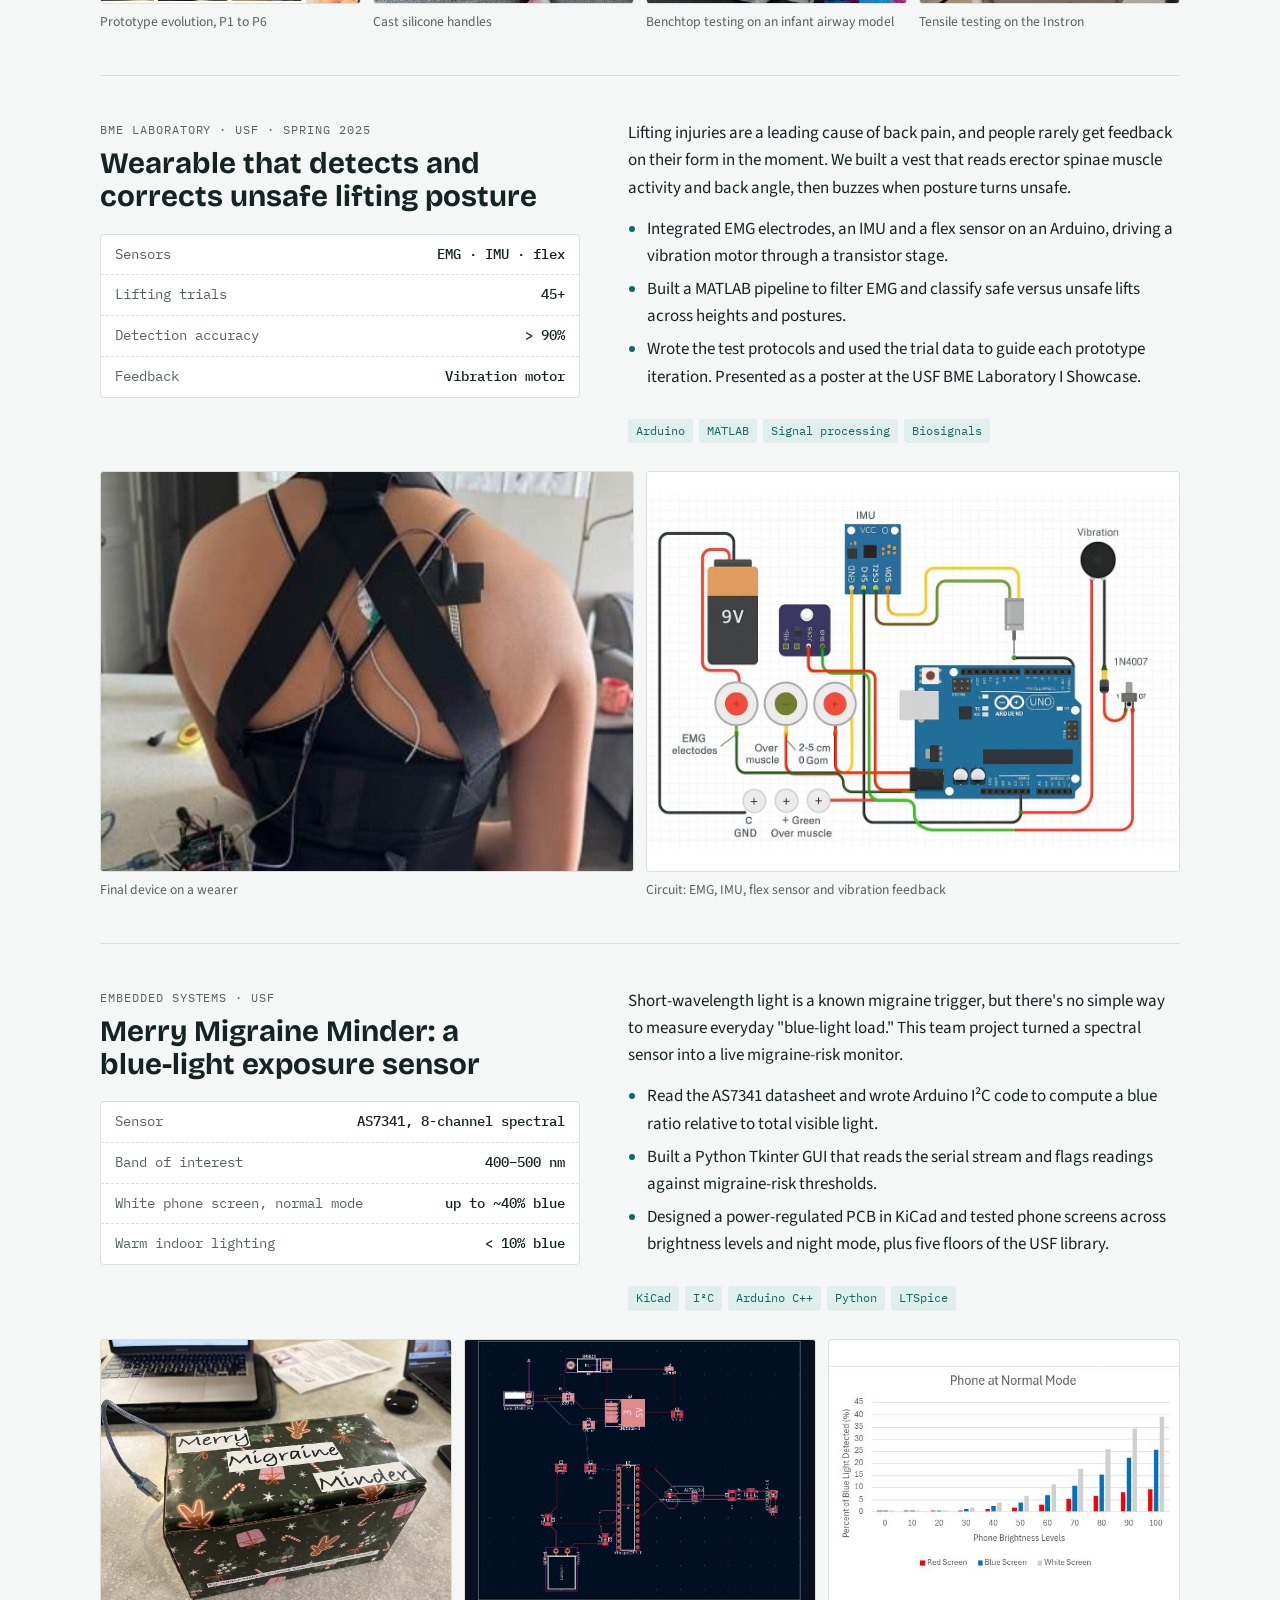
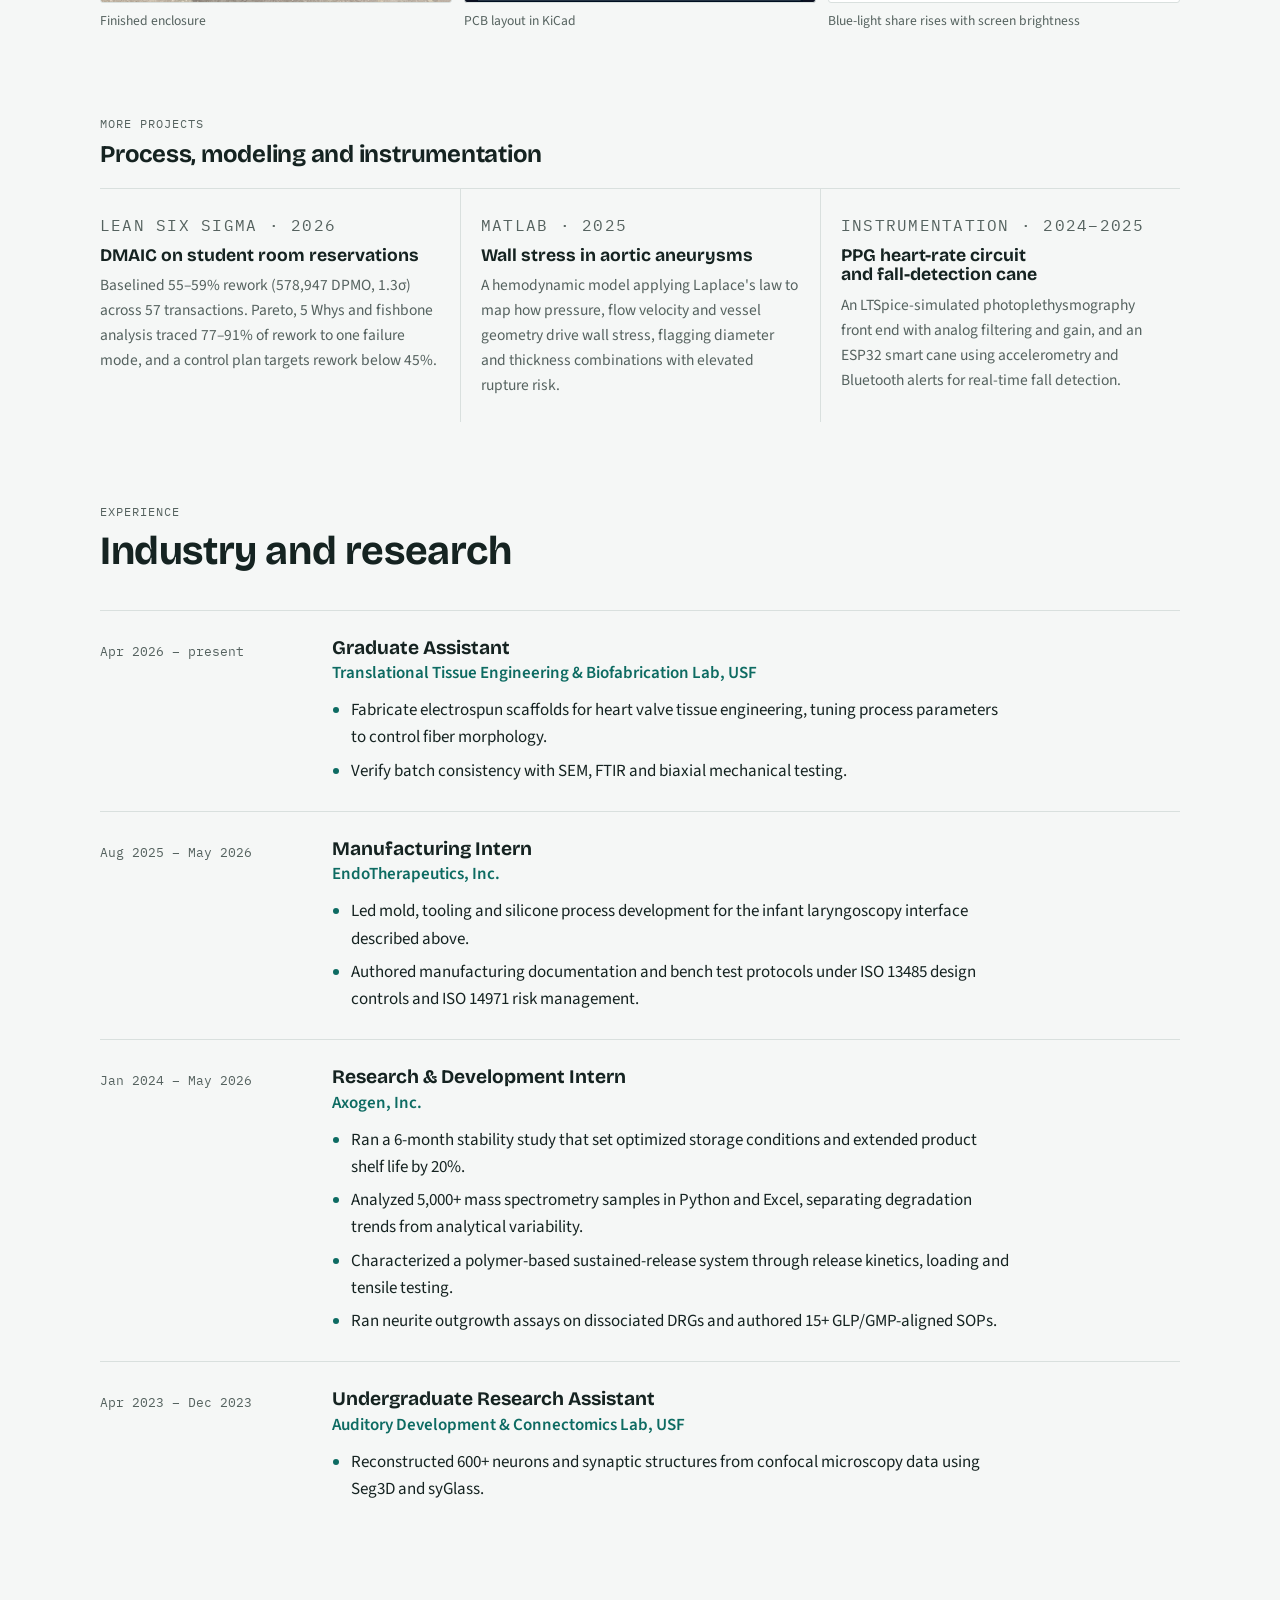
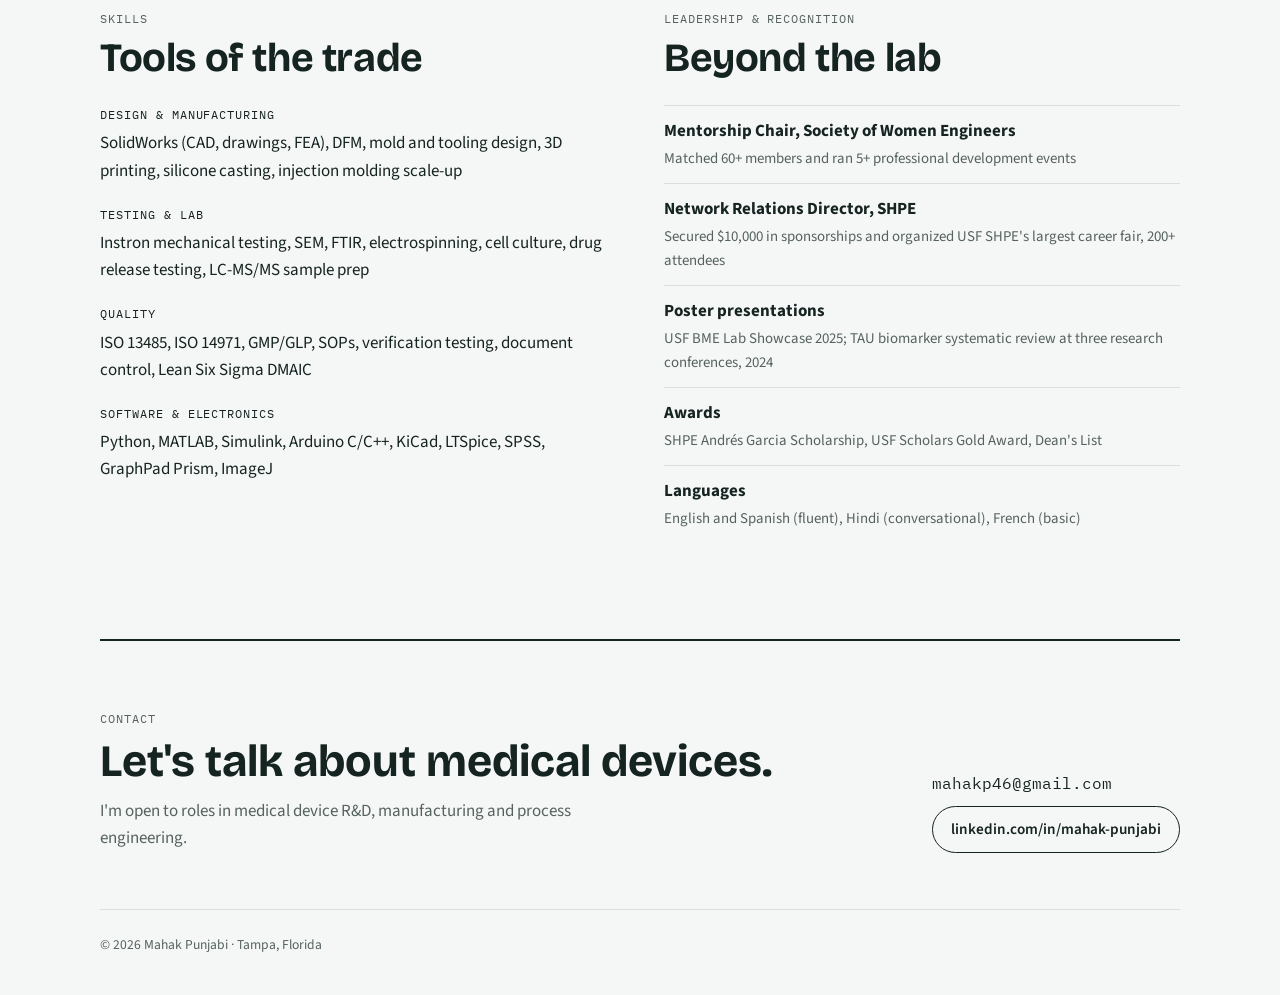
==== commit 5048b94f: "Use Mahak's wording for the cover intro and infant laryngoscopy project Co-Authored-By: Claude Opus " ====
--- a/index.html
+++ b/index.html
@@ -225,7 +225,7 @@
       <p class="label">Biomedical Engineer · Tampa, FL</p>
       <h1>Mahak Punjabi</h1>
       <p class="role">Medical device design, manufacturing and biomaterials</p>
-      <p class="lede">I take devices from CAD to the bench: molds and tooling, silicone process development, mechanical verification, and the ISO 13485 documentation that carries a prototype toward production. I'm now a graduate assistant building electrospun scaffolds for heart valve tissue engineering at the University of South Florida.</p>
+      <p class="lede">I am a Biomedical Engineering student with experience in medical device prototyping, CAD design, benchtop testing, biomaterials research, and regulated documentation. My work has focused on turning clinical or technical problems into testable prototypes, using data and design feedback to improve performance, manufacturability, and safety.</p>
       <div class="links">
         <a class="btn primary" href="#work">See selected work</a>
         <a class="btn" href="https://www.linkedin.com/in/mahak-punjabi/" target="_blank" rel="noopener">LinkedIn</a>
@@ -277,7 +277,7 @@
       <div class="case-top">
         <div>
           <p class="label">Capstone · EndoTherapeutics, Inc. · 2025–2026</p>
-          <h3 style="margin-top:8px">Pacifier-based oral interface for anesthesia-free infant laryngoscopy</h3>
+          <h3 style="margin-top:8px">Non-Invasive Oral Interface for Infant Flexible Laryngoscopy</h3>
           <dl class="spec">
             <div><dt>Prototype generations</dt><dd>P1–P6</dd></div>
             <div><dt>Scope channel (ID)</dt><dd>4.40 mm</dd></div>
@@ -288,13 +288,9 @@
           </dl>
         </div>
         <div class="body">
-          <p>Awake flexible laryngoscopy is hard on infants: tiny anatomy and a strong gag reflex mean many exams end up under general anesthesia. Our team followed the Stanford Biodesign process to build a pacifier-style interface that guides the scope while the infant stays calm.</p>
-          <ul>
-            <li>Designed 3D-printed ABS and PLA molds and tooling in SolidWorks across six generations, with a snap-fit assembly that removed adhesives entirely.</li>
-            <li>Developed a controlled silicone casting process (two-part platinum-cured LSR, vacuum degassing, syringe-assisted fill, 175&nbsp;°F cure) that produced defect-free parts across all builds.</li>
-            <li>Verified the design with SolidWorks FEA, Instron compression, tension and cyclic testing to 60&nbsp;N, FSR gag-zone pressure mapping, and Hall-sensor depth limiting on an infant airway model.</li>
-            <li>Wrote manufacturing documentation and bench protocols under ISO 13485 and ISO 14971, with traceability across six controlled revisions, to support scale-up to LSR injection molding.</li>
-          </ul>
+          <p>This project focused on developing a non-invasive oral interface for anesthesia-free infant flexible laryngoscopy. The goal was to improve scope guidance, oral cavity fit, and safety during pediatric airway evaluation.</p>
+          <p>My role included CAD design, prototype refinement, benchtop testing, and design iteration based on clinician feedback. I evaluated scope insertion pathways, structural stability, manufacturability, material behavior, and infant oral cavity fit to support future clinical translation.</p>
+          <p>I also developed manufacturing documentation and benchtop test protocols aligned with ISO 13485 and ISO 14971 principles, maintaining traceability across six prototype iterations to support manufacturability and future LSR molding scale-up.</p>
           <div class="tags"><span>SolidWorks</span><span>FEA</span><span>Mold design</span><span>LSR casting</span><span>Instron</span><span>Python</span><span>Arduino</span></div>
         </div>
       </div>
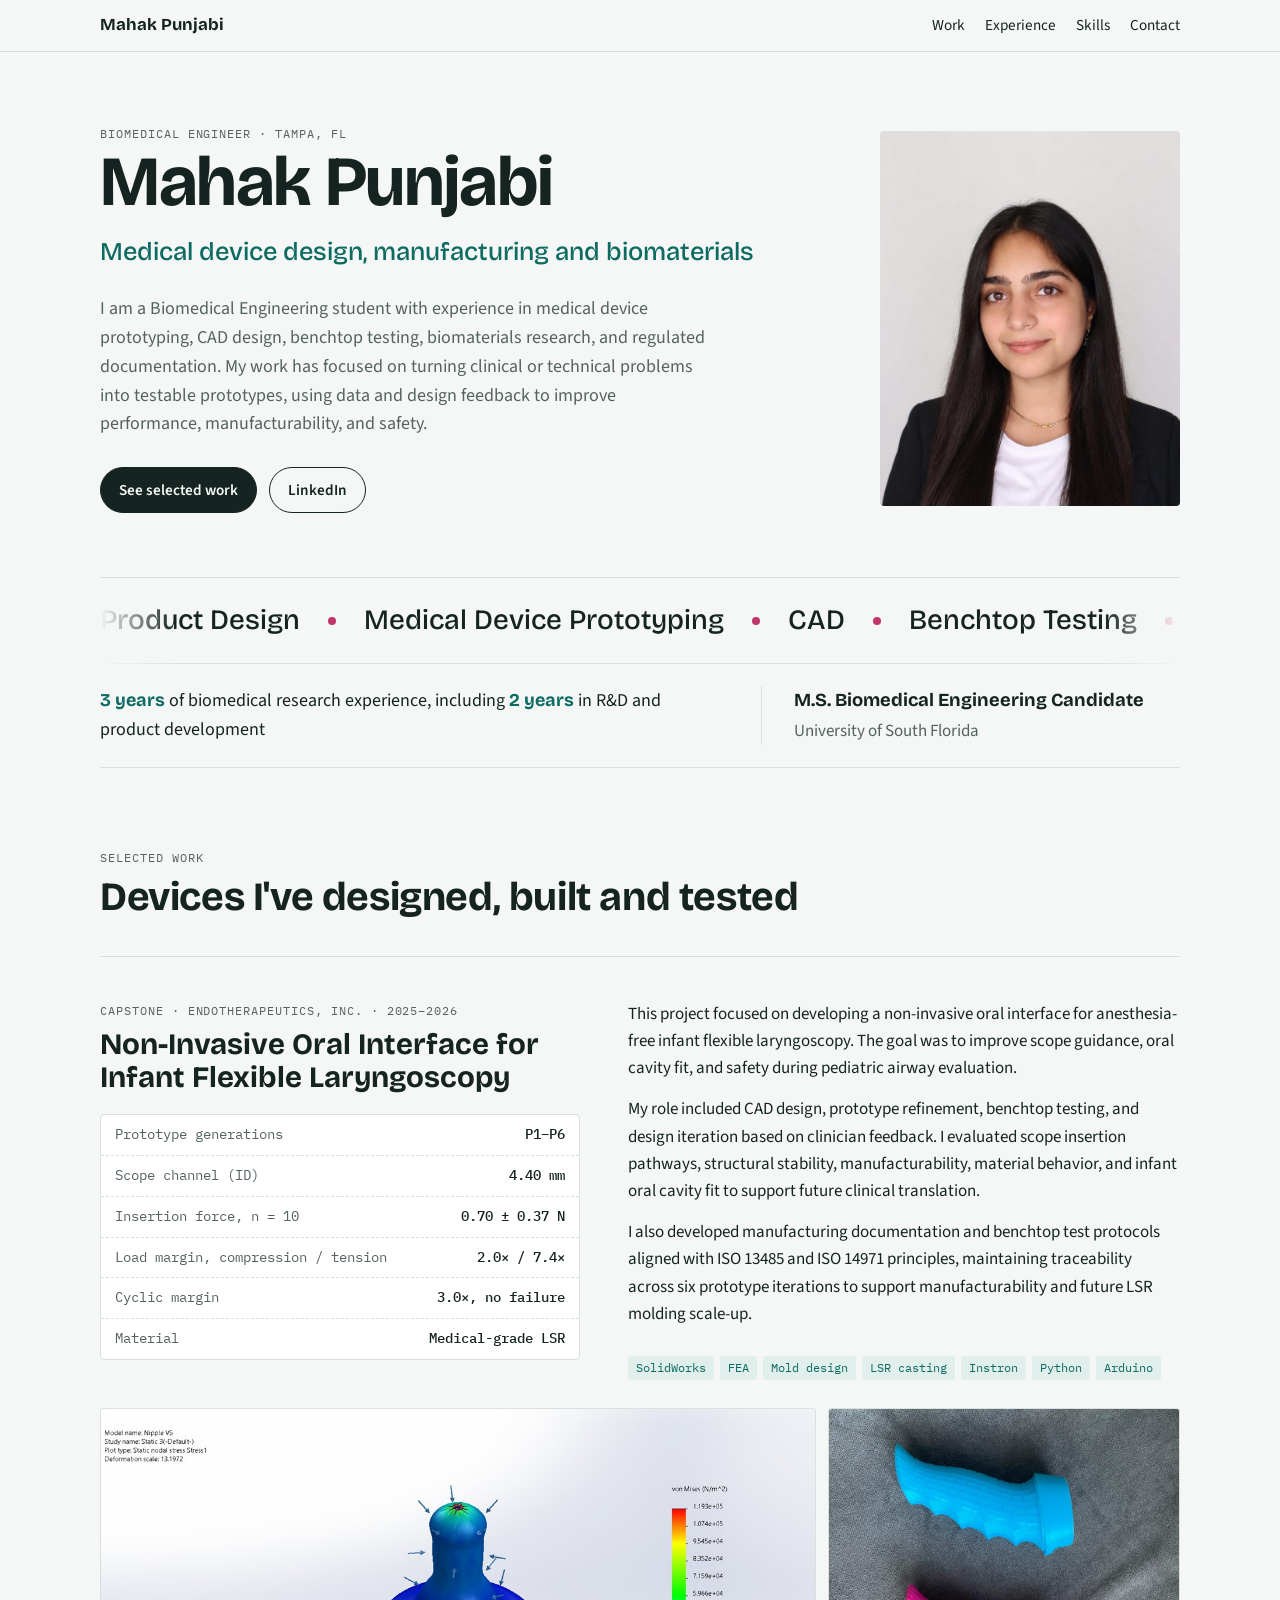
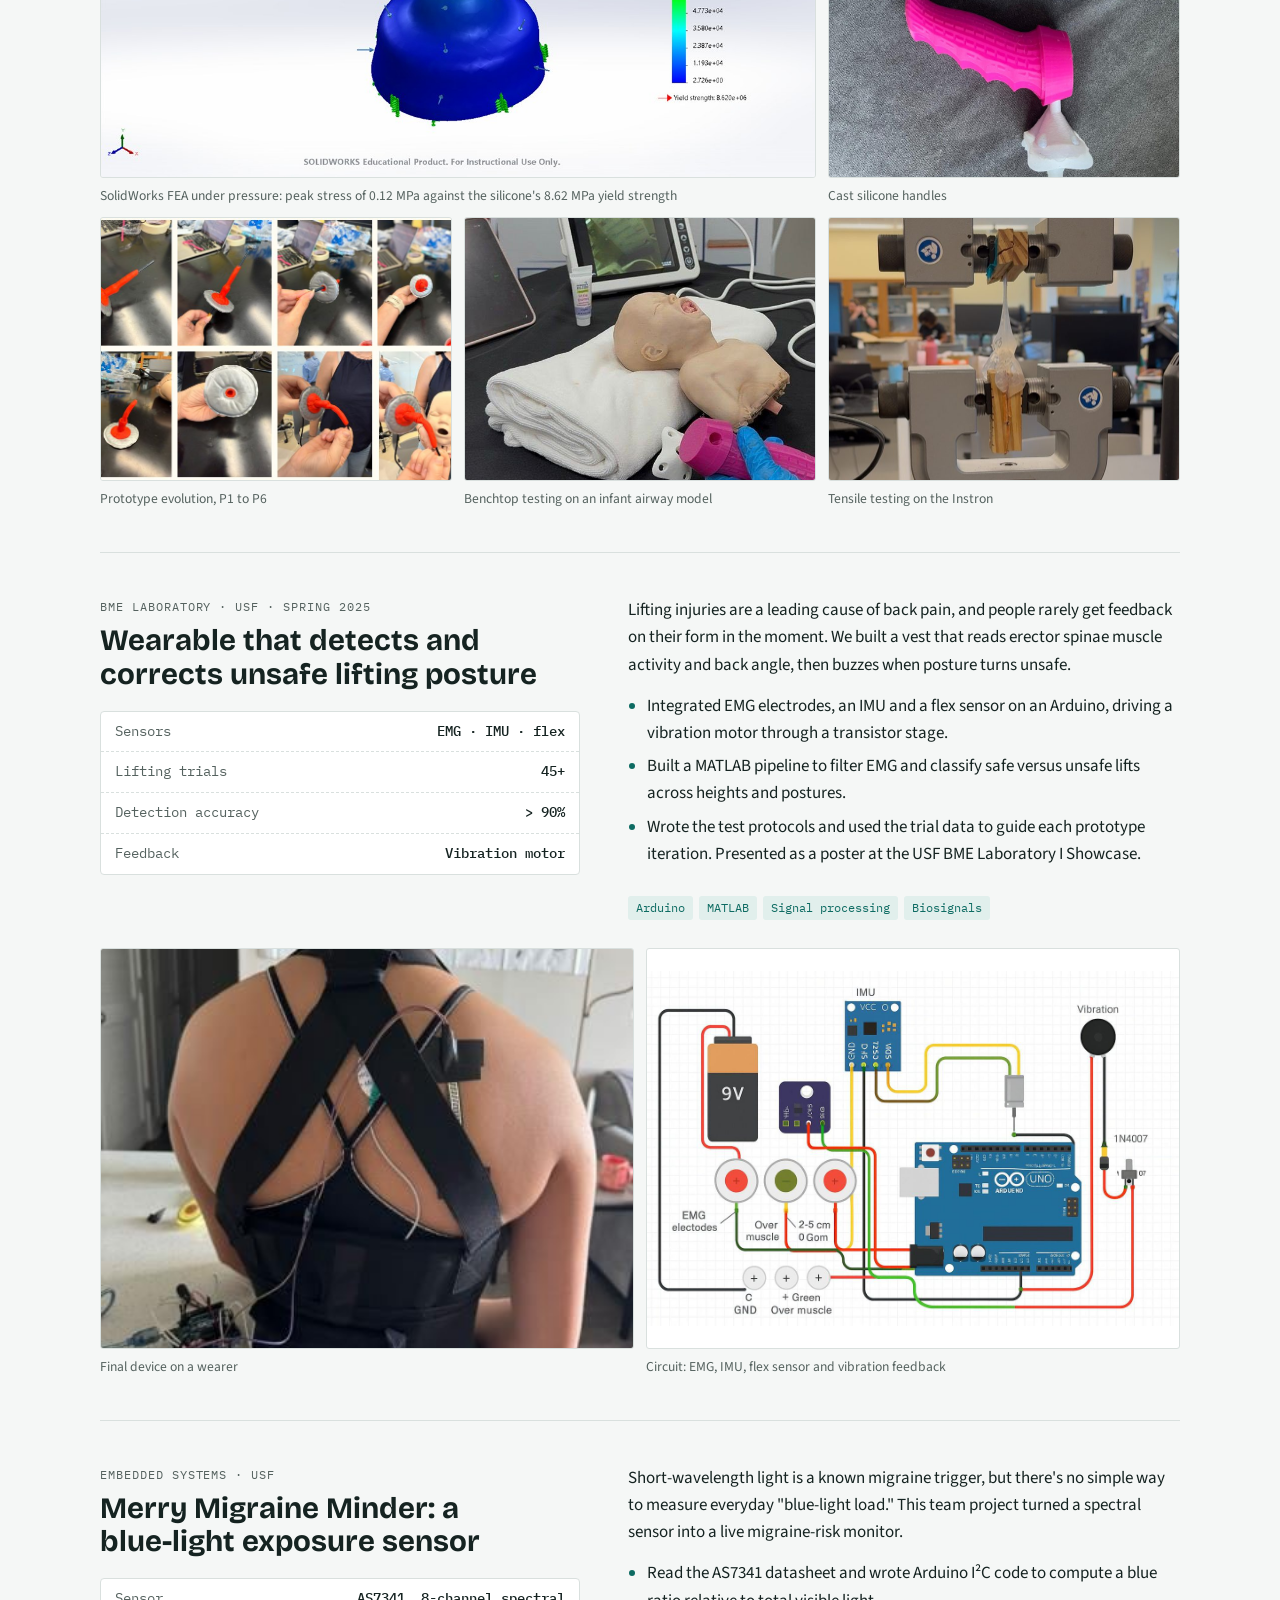
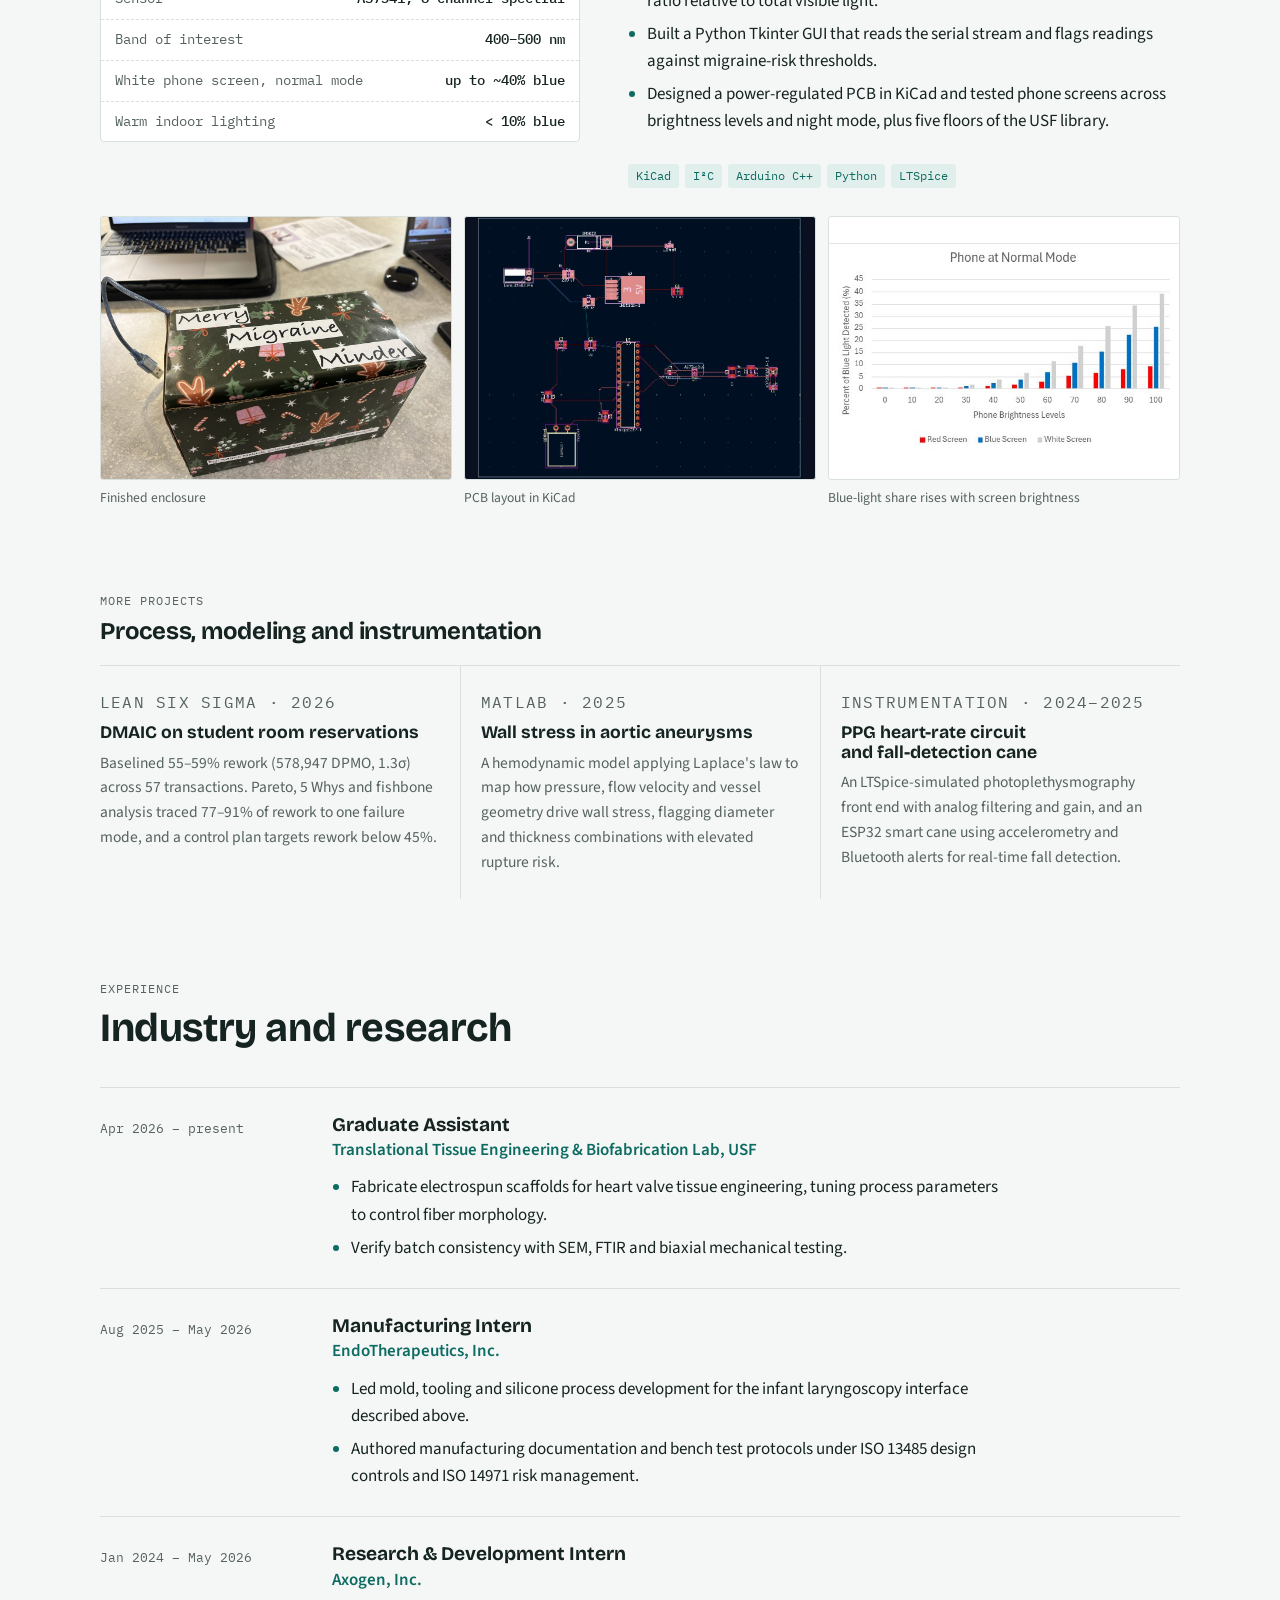
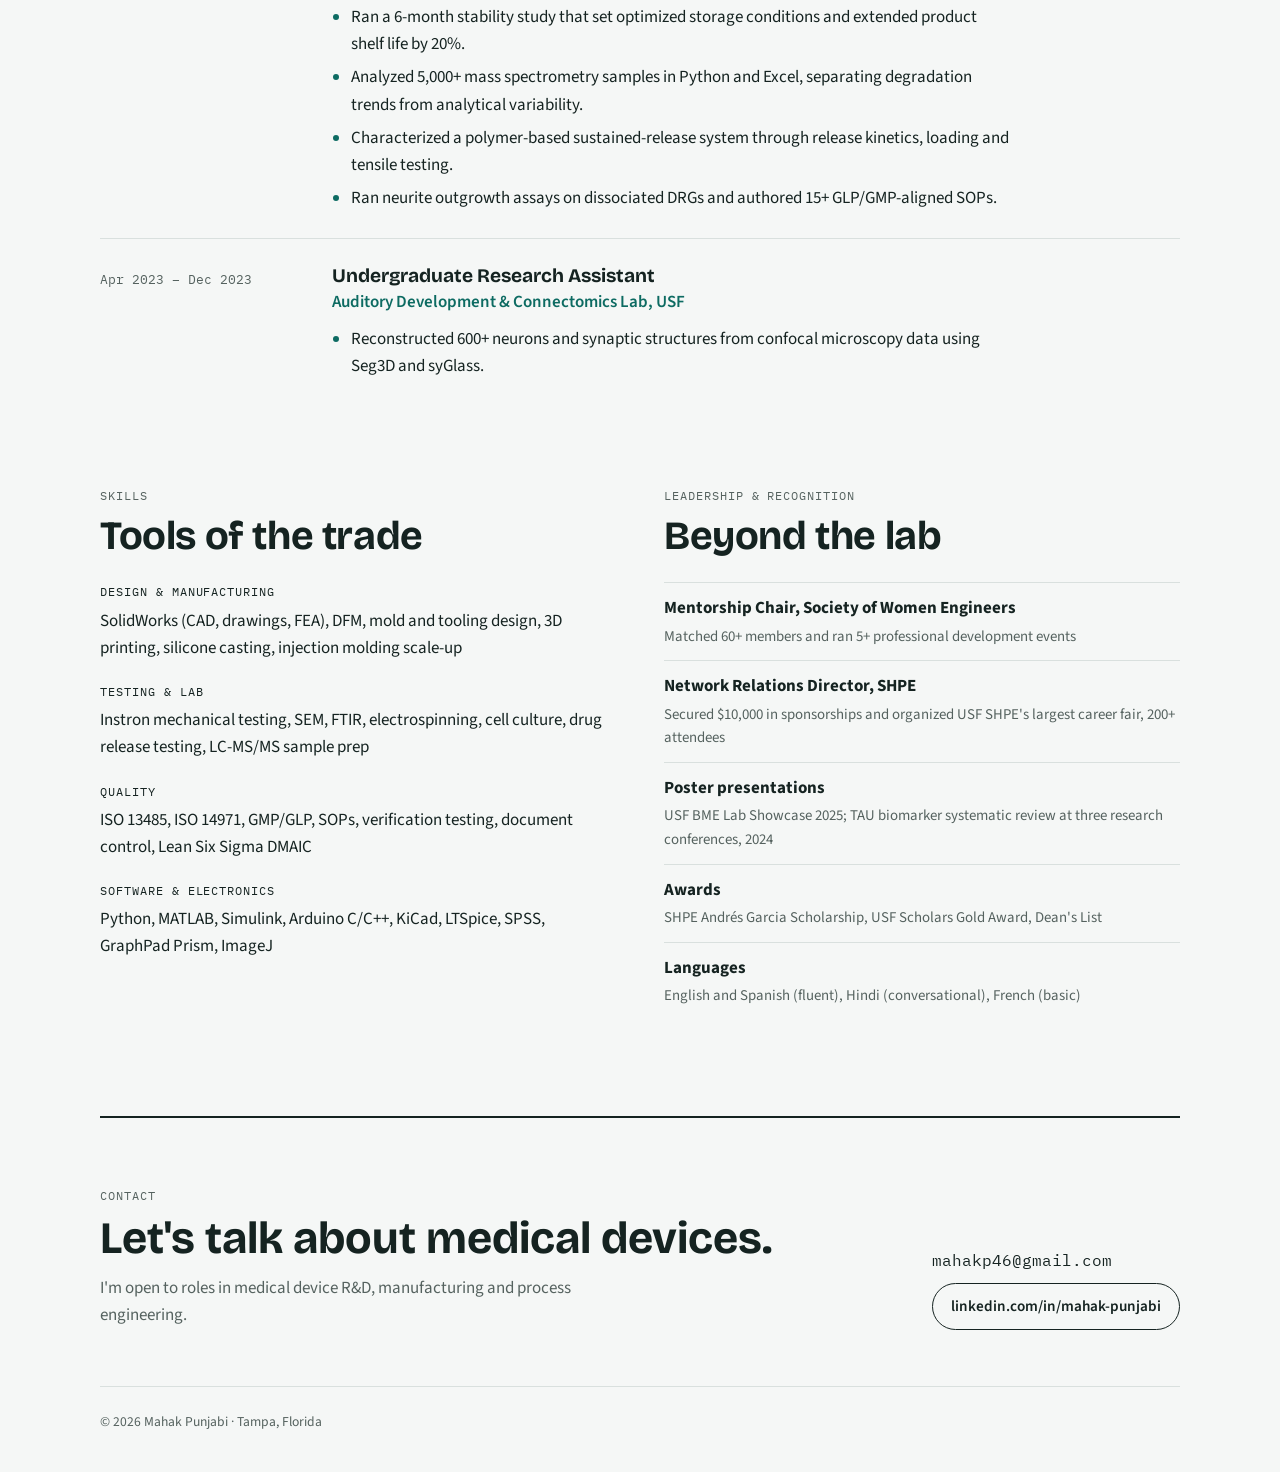
==== commit 9fe151a3: "Feature the FEA pressure study in the infant laryngoscopy project Adds the SolidWorks pressure-load " ====
--- a/index.html
+++ b/index.html
@@ -148,6 +148,11 @@
 .strip figure { margin: 0; display: grid; gap: 8px; }
 .strip img { width: 100%; aspect-ratio: 4 / 3; object-fit: cover; border-radius: 3px; background: var(--surface); border: 1px solid var(--line); }
 .strip img.contain { object-fit: contain; background: #ffffff; }
+/* lead row: a two-column figure at its own aspect ratio, with its neighbour matched to its height */
+.strip.feature { container-type: inline-size; }
+.strip figure.wide { grid-column: span 2; }
+.strip figure.wide img { aspect-ratio: 1125 / 581; }
+.strip figure.beside img { aspect-ratio: auto; height: calc(34.43cqw - 2px); }
 .strip figcaption { font-size: .85rem; color: var(--muted); line-height: 1.4; }
 .tags { display: flex; flex-wrap: wrap; gap: 6px; margin-top: 14px; }
 .tags span { font-family: var(--f-mono); font-size: .72rem; padding: 3px 8px; border-radius: 3px; background: var(--accent-soft); color: var(--accent); }
@@ -198,6 +203,7 @@
 }
 @media (max-width: 560px) {
   .strip { grid-template-columns: repeat(2, minmax(0, 1fr)); }
+  .strip figure.beside img { height: auto; aspect-ratio: 4 / 3; }
   .nav ul { gap: 14px; }
   section { padding-block: 56px 0; }
 }
@@ -294,9 +300,10 @@
           <div class="tags"><span>SolidWorks</span><span>FEA</span><span>Mold design</span><span>LSR casting</span><span>Instron</span><span>Python</span><span>Arduino</span></div>
         </div>
       </div>
-      <div class="strip" style="--n:4">
+      <div class="strip feature" style="--n:3">
+        <figure class="wide"><img src="img/laryngoscope-fea-pressure.jpg" width="1125" height="581" alt="SolidWorks FEA stress plot of the silicone oral interface under pressure loading" loading="lazy"><figcaption>SolidWorks FEA under pressure: peak stress of 0.12 MPa against the silicone's 8.62 MPa yield strength</figcaption></figure>
+        <figure class="beside"><img src="img/laryngoscope-prototypes.jpg" alt="Cast silicone handle prototypes in blue and pink" loading="lazy"><figcaption>Cast silicone handles</figcaption></figure>
         <figure><img src="img/laryngoscope-iterations.jpg" alt="Grid of prototype iterations of the silicone oral interface" loading="lazy"><figcaption>Prototype evolution, P1 to P6</figcaption></figure>
-        <figure><img src="img/laryngoscope-prototypes.jpg" alt="Cast silicone handle prototypes in blue and pink" loading="lazy"><figcaption>Cast silicone handles</figcaption></figure>
         <figure><img src="img/laryngoscope-benchtop.jpg" alt="Infant airway model with the device and a scope monitor" loading="lazy"><figcaption>Benchtop testing on an infant airway model</figcaption></figure>
         <figure><img src="img/laryngoscope-instron.jpg" alt="Silicone part clamped in an Instron for tensile testing" loading="lazy"><figcaption>Tensile testing on the Instron</figcaption></figure>
       </div>
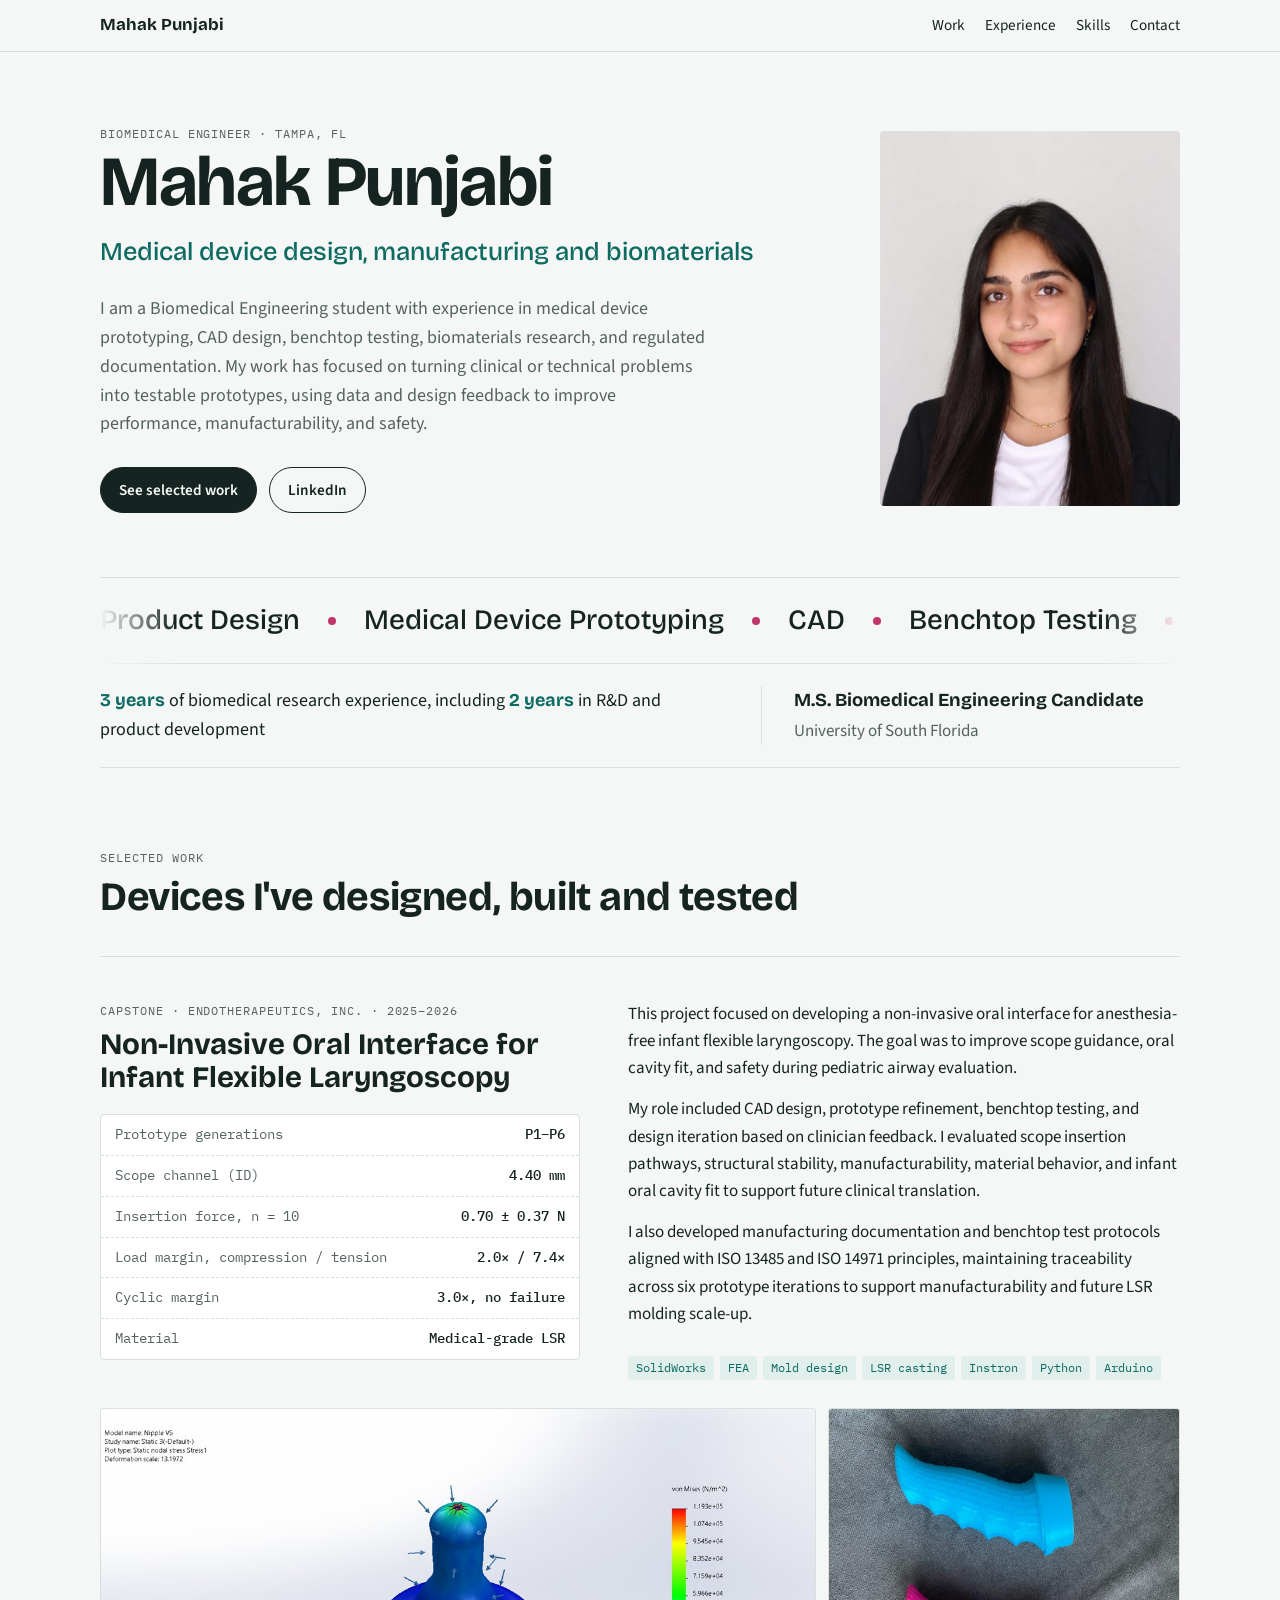
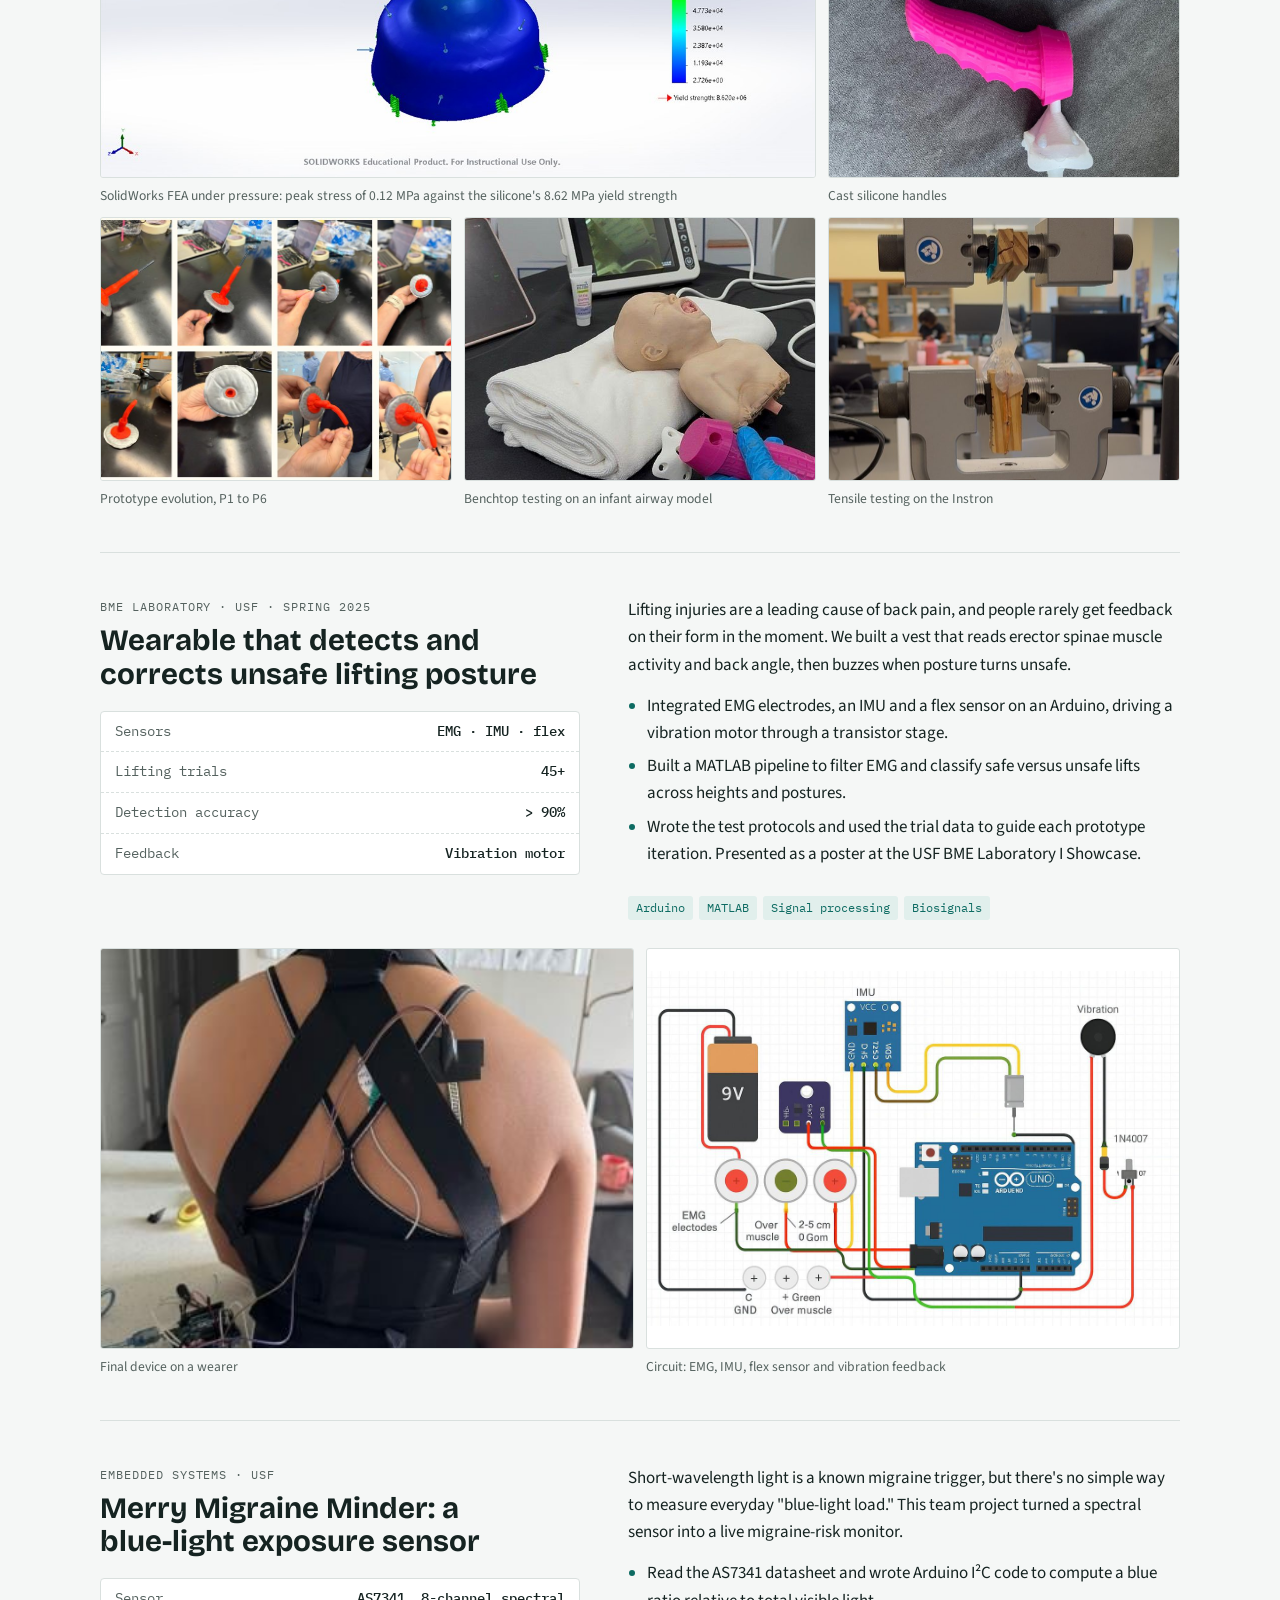
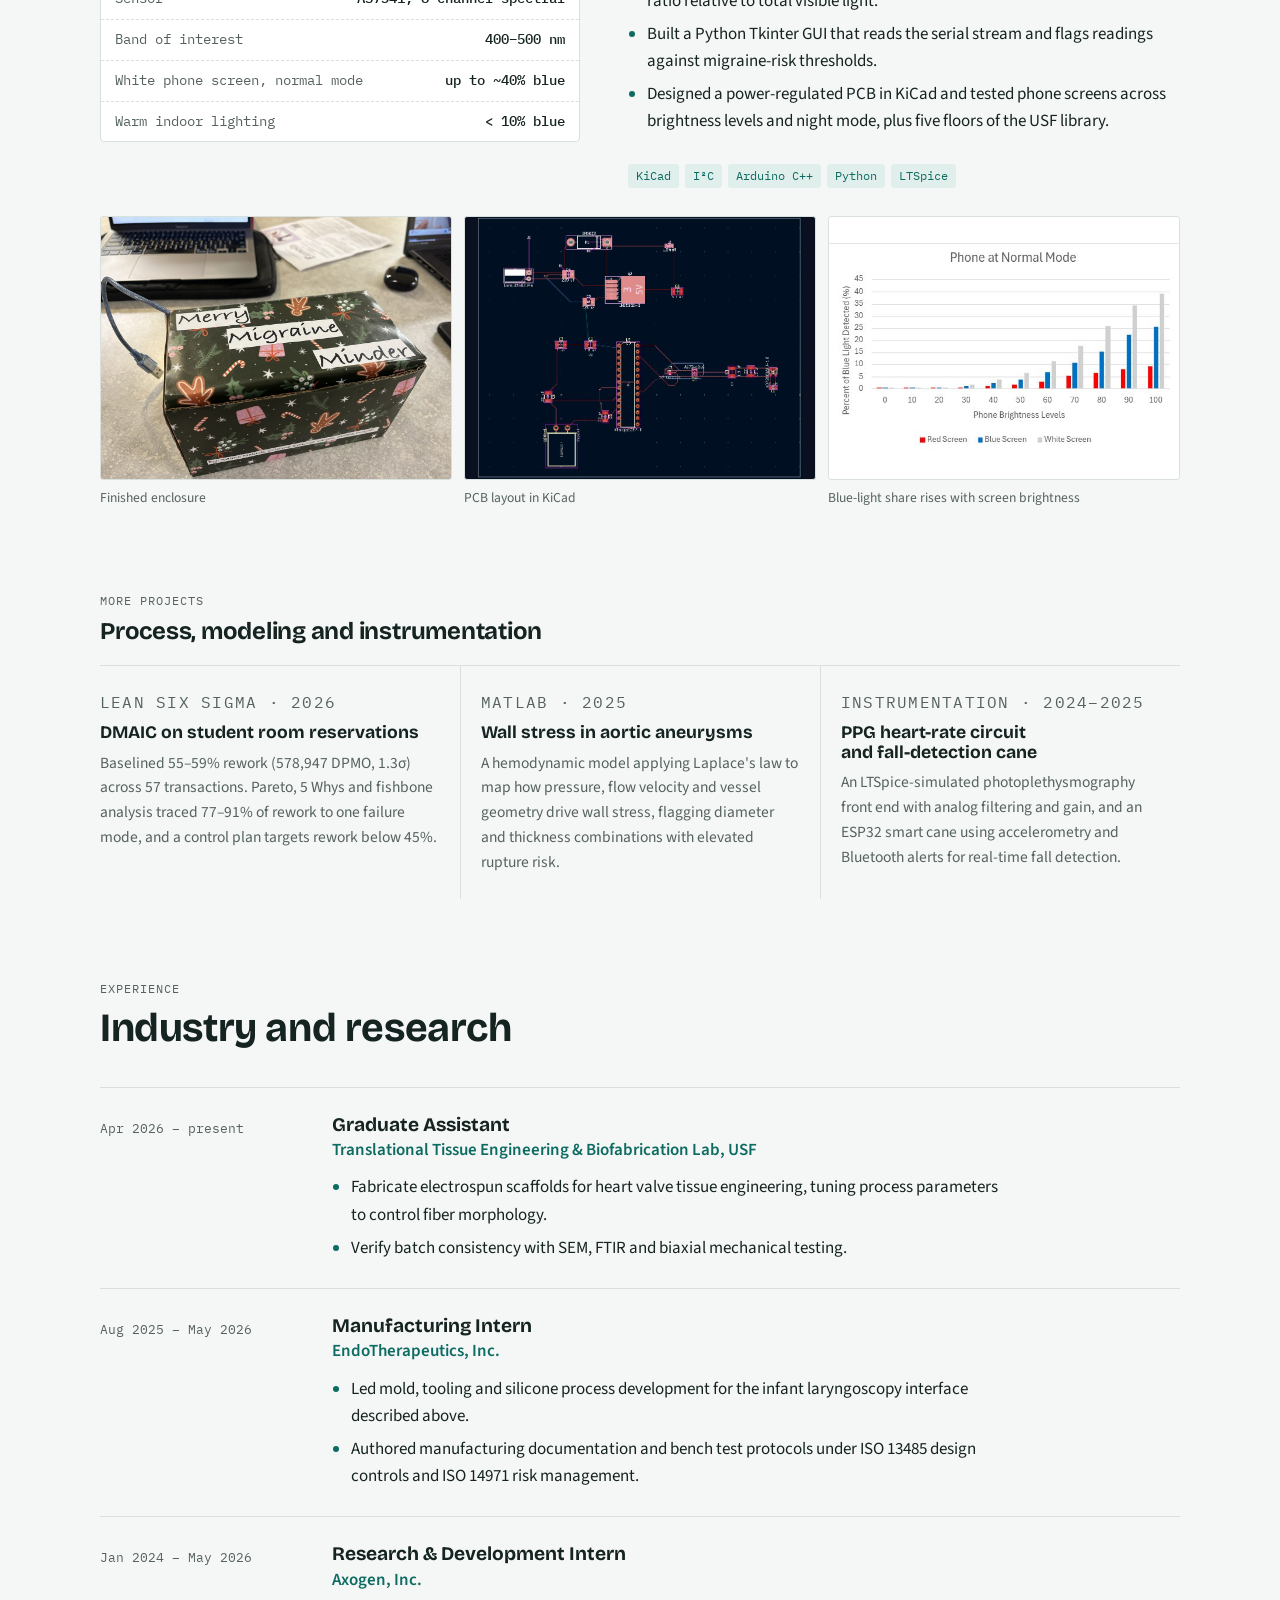
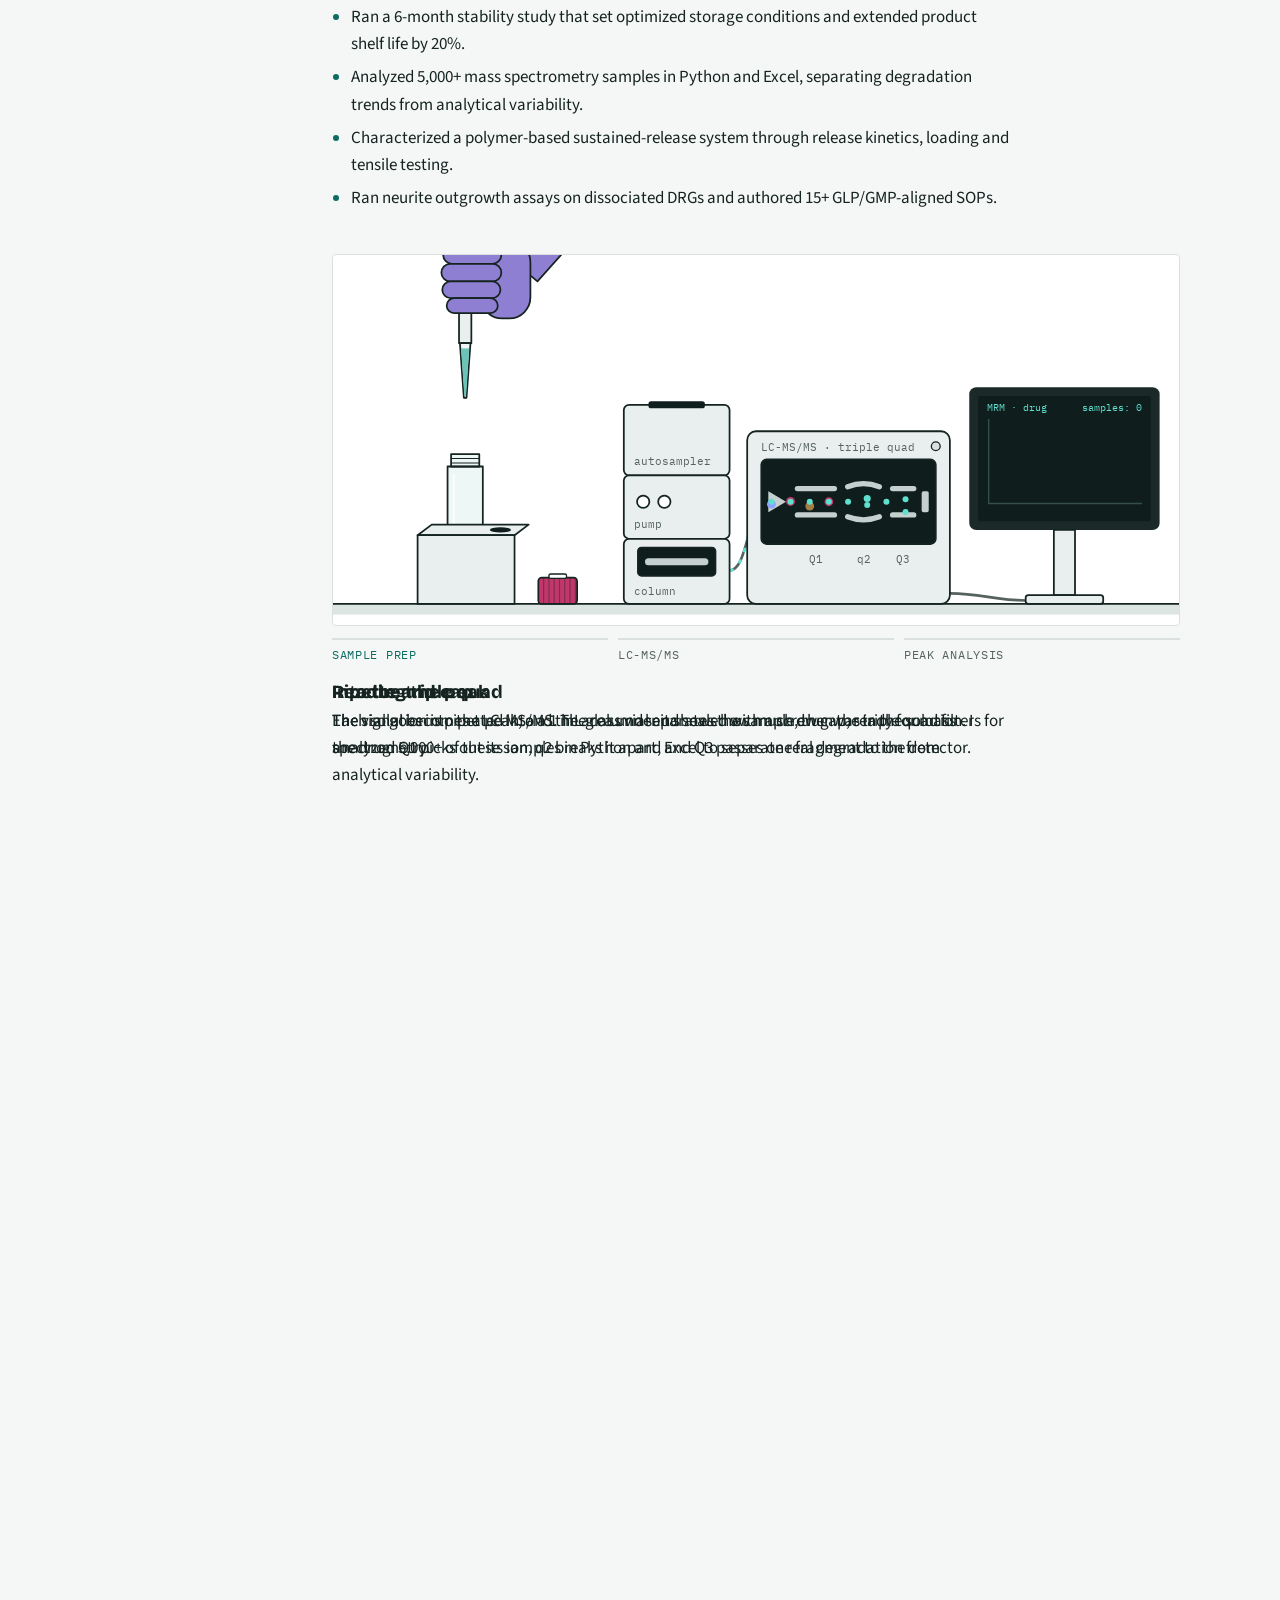
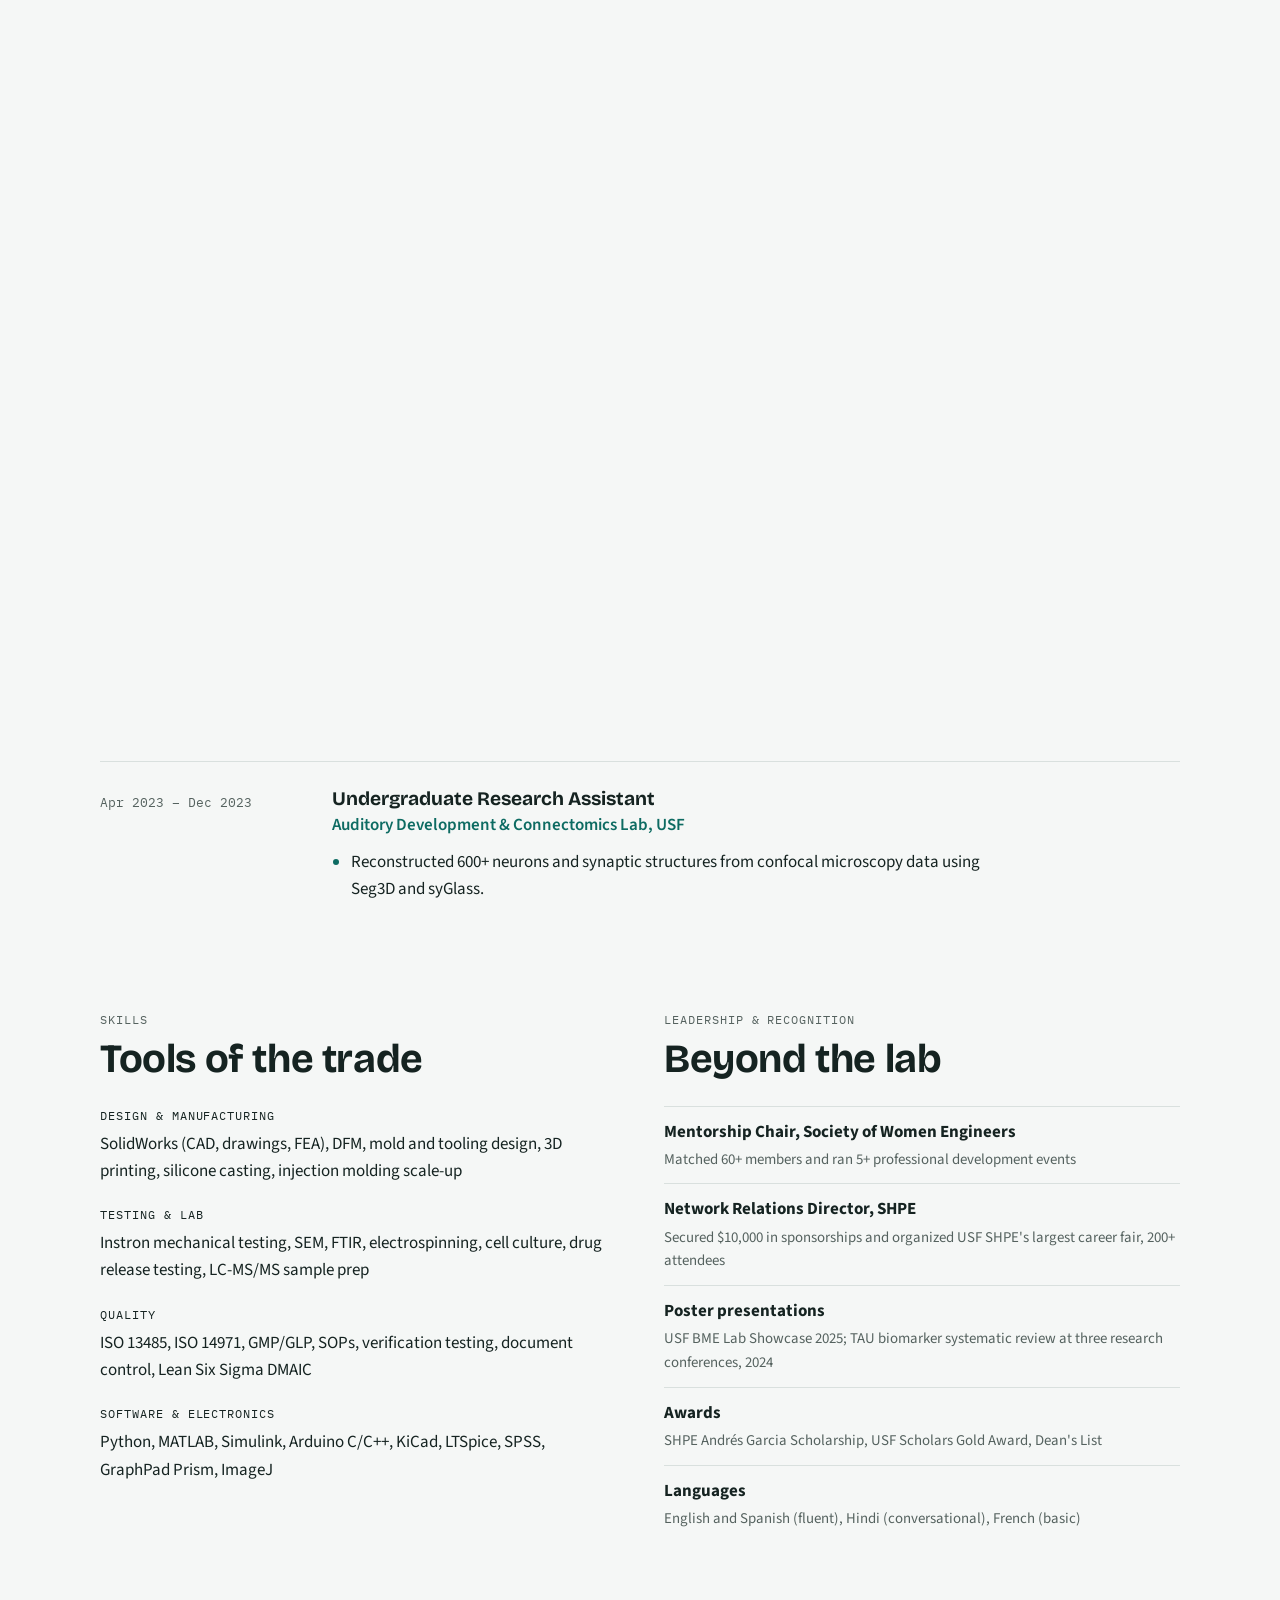
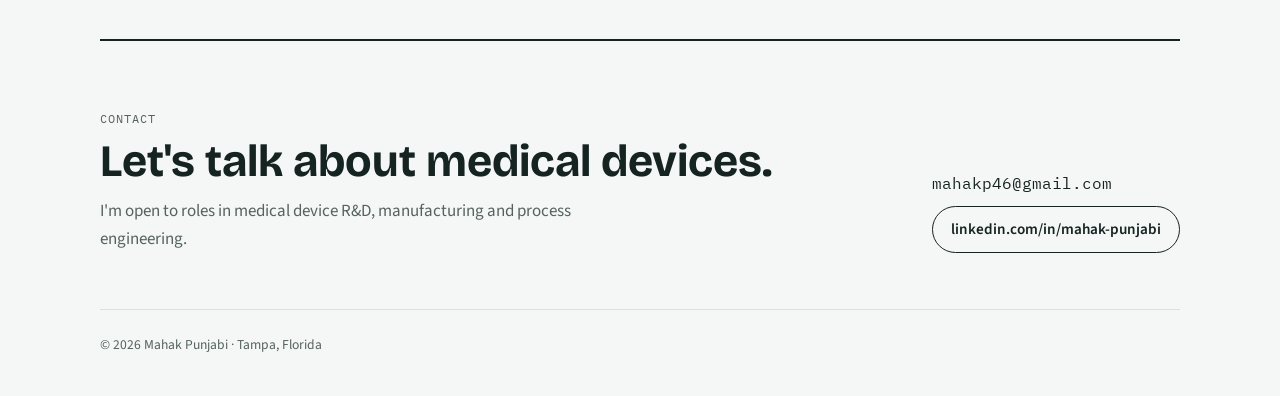
==== commit e8706ba5: "Add a scroll-driven lab animation to the Axogen role While the visitor scrolls, the figure pins and " ====
--- a/index.html
+++ b/index.html
@@ -19,6 +19,19 @@
   --accent: #0d6b62;
   --accent-soft: #e1efec;
   --mark: #c2366b;
+  /* lab scene */
+  --steel: #e9efee;
+  --bench: #dde5e3;
+  --glass: #dcefeb80;
+  --liquid: #6cc3b7;
+  --glove: #8e7fd3;
+  --rod: #c5d0ce;
+  --screen: #0f1d1c;
+  --scr-grid: #35504c;
+  --bezel: #1b2a28;
+  --trace: #5fe0cf;
+  --ion-x: #f0b35a;
+  --ion-y: #8ea2ff;
   --f-display: "Bricolage Grotesque", "Helvetica Neue", Arial, sans-serif;
   --f-body: "Source Sans 3", "Segoe UI", system-ui, sans-serif;
   --f-mono: "IBM Plex Mono", ui-monospace, Menlo, Consolas, monospace;
@@ -29,12 +42,16 @@
   :root:not([data-theme="light"]) {
     --bg: #0f1716; --surface: #16211f; --ink: #e6eeec; --muted: #9caba7;
     --line: #2a3735; --accent: #5cc4b6; --accent-soft: #19302d; --mark: #f07aa5;
+    --steel: #1d2a28; --bench: #1f2c2a; --glass: #9fd6cd26; --liquid: #3fa597; --glove: #9a8ce0;
+    --rod: #9fb0ad; --screen: #070f0e; --scr-grid: #2a403d; --bezel: #33423f;
     color-scheme: dark;
   }
 }
 :root[data-theme="dark"] {
   --bg: #0f1716; --surface: #16211f; --ink: #e6eeec; --muted: #9caba7;
   --line: #2a3735; --accent: #5cc4b6; --accent-soft: #19302d; --mark: #f07aa5;
+  --steel: #1d2a28; --bench: #1f2c2a; --glass: #9fd6cd26; --liquid: #3fa597; --glove: #9a8ce0;
+  --rod: #9fb0ad; --screen: #070f0e; --scr-grid: #2a403d; --bezel: #33423f;
   color-scheme: dark;
 }
 * { box-sizing: border-box; }
@@ -172,6 +189,98 @@
 .xp .org { color: var(--accent); font-weight: 600; margin-top: 2px; }
 .xp ul { margin: 10px 0 0; padding-left: 1.1em; display: grid; gap: 6px; max-width: var(--read); }
 .xp li::marker { color: var(--accent); }
+
+/* lab scene: with JS (.live) the figure pins in the middle of the screen while scrolling the space
+   below it plays the animation; the caption for the current step sits inside the pinned figure */
+.lab { margin-top: 28px; }
+.lab-fig { margin: 0; }
+.lab-svg {
+  display: block; width: 100%; height: auto; max-height: 52vh;
+  background: var(--surface); border: 1px solid var(--line); border-radius: 4px;
+}
+.lab-track { display: none; }
+.lab-steps { list-style: none; margin: 16px 0 0; padding: 0; display: grid; gap: 18px; max-width: 40em; }
+.lab-steps h4 { margin: 4px 0 4px; font-family: var(--f-display); font-size: 1.15rem; font-weight: 700; line-height: 1.25; }
+.lab-steps .label { color: var(--accent); }
+.lab.live::after { content: ""; display: block; height: 170vh; }
+.lab.live .lab-fig {
+  position: sticky; z-index: 2; background: var(--bg); padding-block: 14px 16px;
+  top: max(var(--nav-h, 56px), calc((100vh + var(--nav-h, 56px) - var(--lab-fig-h, 0px)) / 2));
+  top: max(var(--nav-h, 56px), calc((100svh + var(--nav-h, 56px) - var(--lab-fig-h, 0px)) / 2));
+}
+.lab.live .lab-track {
+  list-style: none; margin: 12px 0 0; padding: 0;
+  display: grid; grid-template-columns: repeat(3, minmax(0, 1fr)); gap: 10px;
+}
+.lab-track li {
+  position: relative; border-top: 2px solid var(--line); padding-top: 6px;
+  font-family: var(--f-mono); font-size: .72rem; letter-spacing: .06em; text-transform: uppercase;
+  color: var(--muted); transition: color .3s;
+}
+.lab-track li::before {
+  content: ""; position: absolute; left: 0; top: -2px; height: 2px;
+  width: calc(var(--fill, 0) * 100%); background: var(--accent);
+}
+.lab-track li.on { color: var(--accent); }
+.lab.live .lab-steps { gap: 0; margin-top: 12px; }
+.lab.live .lab-steps li { grid-area: 1 / 1; opacity: 0; transform: translateY(6px); transition: opacity .35s, transform .35s; }
+.lab.live .lab-steps li.on { opacity: 1; transform: none; }
+.lab.live .lab-steps .label { display: none; }
+.lab-svg .l-bench { fill: var(--bench); }
+.lab-svg .l-edge { stroke: var(--ink); stroke-width: 2; }
+.lab-svg .l-part { fill: var(--steel); stroke: var(--ink); stroke-width: 2; stroke-linejoin: round; }
+.lab-svg .l-glass { fill: var(--glass); stroke: var(--ink); stroke-width: 2; stroke-linejoin: round; }
+.lab-svg .l-glass-hi { fill: none; stroke: var(--surface); stroke-width: 2.5; stroke-linecap: round; opacity: .8; }
+.lab-svg .l-thread { fill: none; stroke: var(--ink); stroke-width: 1.2; }
+.lab-svg .l-liquid { fill: var(--liquid); }
+.lab-svg .l-meniscus { fill: var(--liquid); stroke: var(--ink); stroke-width: 1; }
+.lab-svg .l-drop { fill: var(--liquid); stroke: var(--ink); stroke-width: 1; }
+.lab-svg .l-cap { fill: var(--mark); stroke: var(--ink); stroke-width: 2; }
+.lab-svg .l-ridge { stroke: var(--ink); stroke-width: 1.3; opacity: .4; }
+.lab-svg .l-cap-top { fill: var(--surface); stroke: var(--ink); stroke-width: 1.5; }
+.lab-svg .l-glove { fill: var(--glove); stroke: var(--ink); stroke-width: 2; stroke-linejoin: round; }
+.lab-svg .l-thumb-o { fill: none; stroke: var(--ink); stroke-width: 21; stroke-linecap: round; }
+.lab-svg .l-thumb { fill: none; stroke: var(--glove); stroke-width: 17; stroke-linecap: round; }
+.lab-svg .l-btn { fill: var(--accent); stroke: var(--ink); stroke-width: 2; }
+.lab-svg .l-dark { fill: var(--screen); stroke: var(--ink); stroke-width: 2; }
+.lab-svg .l-slot { fill: var(--screen); }
+.lab-svg .l-knob { fill: var(--surface); stroke: var(--ink); stroke-width: 2; }
+.lab-svg .l-rod { fill: var(--rod); }
+.lab-svg .l-rod-line { fill: none; stroke: var(--rod); stroke-width: 6; stroke-linecap: round; }
+.lab-svg .l-tag { font-family: var(--f-mono); font-size: 13px; fill: var(--muted); }
+.lab-svg .l-led { fill: var(--line); stroke: var(--ink); stroke-width: 1.5; }
+.lab-svg .l-led.on { fill: var(--trace); animation: lab-blink 1.1s ease-in-out infinite; }
+.lab-svg .l-tube { fill: none; stroke: var(--muted); stroke-width: 3; }
+.lab-svg .l-flow { fill: none; stroke: var(--trace); stroke-width: 3; stroke-dasharray: 5 9; opacity: 0; transition: opacity .3s; }
+.lab-svg .l-flow.on { opacity: 1; animation: lab-flow .8s linear infinite; }
+.lab-svg .l-column { fill: var(--rod); transition: fill .4s; }
+.lab-svg .l-column.on { fill: var(--trace); }
+.lab-svg .l-band { fill: var(--mark); opacity: 0; }
+.lab-svg .l-column.on + g .l-band { opacity: 1; animation: lab-band 1.4s linear infinite; }
+.lab-svg .l-det.hit { fill: var(--trace); }
+.lab-svg .ion-t { fill: var(--mark); }
+.lab-svg .ion-x { fill: var(--ion-x); }
+.lab-svg .ion-y { fill: var(--ion-y); }
+.lab-svg .ion-f { fill: var(--trace); }
+.lab-svg .l-bezel { fill: var(--bezel); }
+.lab-svg .l-screen { fill: var(--screen); }
+.lab-svg .l-scr-text { font-family: var(--f-mono); font-size: 11px; fill: var(--trace); }
+.lab-svg .l-axis { fill: none; stroke: var(--scr-grid); stroke-width: 1.5; }
+.lab-svg .l-trace { fill: none; stroke: var(--trace); stroke-width: 2.2; stroke-linejoin: round; }
+.lab-svg .l-head { fill: var(--trace); }
+.lab-svg .l-area { fill: var(--trace); opacity: 0; }
+.lab-svg .l-marks line { stroke: var(--mark); stroke-width: 2; }
+.lab-svg .l-cable { fill: none; stroke: var(--muted); stroke-width: 3; }
+.lab-svg .l-pulse { fill: none; stroke: var(--trace); stroke-width: 4; stroke-linecap: round; opacity: 0; }
+@keyframes lab-flow { to { stroke-dashoffset: -28; } }
+@keyframes lab-blink { 50% { opacity: .35; } }
+@keyframes lab-band { to { transform: translateX(84px); } }
+@media (prefers-reduced-motion: reduce) {
+  .lab-svg .l-led.on, .lab-svg .l-flow.on, .lab-svg .l-column.on + g .l-band { animation: none; }
+}
+@media (max-height: 560px) {
+  .lab-svg { max-height: 40vh; }
+}
 
 /* skills + misc */
 .two { display: grid; grid-template-columns: minmax(0, 1fr) minmax(0, 1fr); gap: 48px; }
@@ -430,6 +539,147 @@
             <li>Characterized a polymer-based sustained-release system through release kinetics, loading and tensile testing.</li>
             <li>Ran neurite outgrowth assays on dissociated DRGs and authored 15+ GLP/GMP-aligned SOPs.</li>
           </ul>
+          <div class="lab" id="lab">
+            <figure class="lab-fig">
+              <svg class="lab-svg" viewBox="0 0 960 420" role="img" aria-labelledby="lab-title lab-desc">
+                <title id="lab-title">From sample to peak</title>
+                <desc id="lab-desc">A gloved hand pipettes solution into a 1 mL glass screw-cap vial. The vial goes into a triple quadrupole LC-MS, and a computer integrates the drug's peak to show how much drug was in the solution.</desc>
+                <defs>
+                  <clipPath id="lab-cap-clip"><rect x="128" y="212" width="44" height="30" rx="4"/></clipPath>
+                  <clipPath id="lab-tip-clip"><path d="M145,172 H155 L151,230 H149 Z"/></clipPath>
+                  <clipPath id="lab-col-clip"><rect x="354" y="344" width="72" height="8" rx="4"/></clipPath>
+                </defs>
+
+                <rect class="l-bench" x="0" y="396" width="960" height="12"/>
+                <line class="l-edge" x1="0" y1="396" x2="960" y2="396"/>
+
+                <path class="l-cable" d="M700,384 C736,384 750,392 786,392"/>
+                <path id="lab-pulse" class="l-pulse" d="M700,384 C736,384 750,392 786,392"/>
+
+                <g>
+                  <rect class="l-bezel" x="722" y="150" width="216" height="162" rx="8"/>
+                  <rect class="l-screen" x="732" y="160" width="196" height="142" rx="3"/>
+                  <rect class="l-part" x="818" y="312" width="24" height="74"/>
+                  <rect class="l-part" x="786" y="386" width="88" height="10" rx="3"/>
+                  <text class="l-scr-text" x="742" y="177">MRM · drug</text>
+                  <text id="lab-count" class="l-scr-text" x="918" y="177" text-anchor="end">samples: 0</text>
+                  <path class="l-axis" d="M744,186 V282 H918"/>
+                  <path id="lab-area" class="l-area" d="M0,0"/>
+                  <path id="lab-trace" class="l-trace" d="M0,0"/>
+                  <circle id="lab-head" class="l-head" cx="746" cy="278" r="3.2" opacity="0"/>
+                  <g id="lab-marks" class="l-marks" opacity="0"><line x1="804" y1="281" x2="804" y2="266"/><line x1="836" y1="281" x2="836" y2="266"/></g>
+                  <text id="lab-area-label" class="l-scr-text" x="820" y="297" text-anchor="middle" opacity="0">peak area</text>
+                </g>
+
+                <g>
+                  <path class="l-tube" d="M450,358 C472,358 470,280 494,280"/>
+                  <path id="lab-flow" class="l-flow" d="M450,358 C472,358 470,280 494,280"/>
+                  <rect class="l-part" x="470" y="200" width="230" height="196" rx="10"/>
+                  <text class="l-tag" x="486" y="222">LC-MS/MS · triple quad</text>
+                  <circle id="lab-led" class="l-led" cx="684" cy="217" r="5"/>
+                  <rect class="l-dark" x="486" y="232" width="198" height="96" rx="6"/>
+                  <polygon class="l-rod" points="494,268 514,280 494,292"/>
+                  <rect class="l-rod" x="524" y="262" width="48" height="6" rx="3"/>
+                  <rect class="l-rod" x="524" y="292" width="48" height="6" rx="3"/>
+                  <path class="l-rod-line" d="M584,263 Q602,256 620,263 M584,297 Q602,304 620,297"/>
+                  <rect class="l-rod" x="632" y="262" width="30" height="6" rx="3"/>
+                  <rect class="l-rod" x="632" y="292" width="30" height="6" rx="3"/>
+                  <rect id="lab-det" class="l-rod l-det" x="668" y="268" width="8" height="24" rx="2"/>
+                  <g id="lab-ions"></g>
+                  <text class="l-tag" x="548" y="350" text-anchor="middle">Q1</text>
+                  <text class="l-tag" x="602" y="350" text-anchor="middle">q2</text>
+                  <text class="l-tag" x="647" y="350" text-anchor="middle">Q3</text>
+                </g>
+
+                <g id="lab-vial">
+                  <path class="l-glass" d="M130,240 H170 V332 Q170,340 162,340 H138 Q130,340 130,332 Z"/>
+                  <rect id="lab-liquid" class="l-liquid" x="133" y="338" width="34" height="0" rx="4"/>
+                  <ellipse id="lab-meniscus" class="l-meniscus" cx="150" cy="338" rx="17" ry="3" opacity="0"/>
+                  <path class="l-glass-hi" d="M137,250 V326"/>
+                  <rect class="l-glass" x="134" y="226" width="32" height="14"/>
+                  <path class="l-thread" d="M134,231 H166 M134,236 H166"/>
+                  <g id="lab-cap">
+                    <rect class="l-cap" x="128" y="212" width="44" height="30" rx="4"/>
+                    <g clip-path="url(#lab-cap-clip)"><g id="lab-ridges"><path class="l-ridge" d="M122,212 V242 M128,212 V242 M134,212 V242 M140,212 V242 M146,212 V242 M152,212 V242 M158,212 V242 M164,212 V242 M170,212 V242 M176,212 V242 M182,212 V242"/></g></g>
+                    <rect class="l-cap-top" x="140" y="208" width="20" height="5" rx="2"/>
+                  </g>
+                </g>
+
+                <g id="lab-drops">
+                  <circle class="l-drop" cx="150" cy="236" r="3.4" opacity="0"/>
+                  <circle class="l-drop" cx="150" cy="236" r="3.4" opacity="0"/>
+                  <circle class="l-drop" cx="150" cy="236" r="3.4" opacity="0"/>
+                </g>
+
+                <g>
+                  <rect class="l-part" x="330" y="170" width="120" height="80" rx="6"/>
+                  <rect class="l-slot" x="358" y="166" width="64" height="8" rx="3"/>
+                  <text class="l-tag" x="342" y="238">autosampler</text>
+                  <rect class="l-part" x="330" y="250" width="120" height="72" rx="6"/>
+                  <circle class="l-knob" cx="352" cy="280" r="7"/>
+                  <circle class="l-knob" cx="376" cy="280" r="7"/>
+                  <text class="l-tag" x="342" y="310">pump</text>
+                  <rect class="l-part" x="330" y="322" width="120" height="74" rx="6"/>
+                  <rect class="l-dark" x="346" y="332" width="88" height="32" rx="4"/>
+                  <rect id="lab-column" class="l-column" x="354" y="344" width="72" height="8" rx="4"/>
+                  <g clip-path="url(#lab-col-clip)"><rect class="l-band" x="342" y="344" width="12" height="8"/></g>
+                  <text class="l-tag" x="342" y="386">column</text>
+                </g>
+
+                <g>
+                  <polygon class="l-part" points="96,318 112,306 222,306 206,318"/>
+                  <ellipse class="l-slot" cx="190" cy="312" rx="12" ry="3"/>
+                  <rect class="l-part" x="96" y="318" width="110" height="78"/>
+                </g>
+
+                <g id="lab-hand">
+                  <path class="l-glove" d="M196,70 L232,100 L330,-10 L296,-40 Z"/>
+                  <g class="lab-press">
+                    <rect class="l-part" x="146" y="18" width="8" height="20"/>
+                    <rect class="l-btn" x="139" y="6" width="22" height="12" rx="4"/>
+                  </g>
+                  <path class="l-part" d="M134,36 H166 L169,70 L162,130 H138 L131,70 Z"/>
+                  <path class="l-part" d="M166,40 q15,0 16,10 q0,7 -9,7 L167,57 Z"/>
+                  <rect class="l-part" x="143" y="130" width="14" height="40"/>
+                  <path class="l-glass" d="M144,170 H156 L151.5,232 H148.5 Z"/>
+                  <rect id="lab-tipliq" class="l-liquid" x="144" y="176" width="12" height="56" clip-path="url(#lab-tip-clip)"/>
+                  <g class="lab-press">
+                    <path class="l-thumb-o" d="M172,70 C164,44 156,24 150,8"/>
+                    <path class="l-thumb" d="M172,70 C164,44 156,24 150,8"/>
+                  </g>
+                  <rect class="l-glove" x="168" y="54" width="56" height="88" rx="24"/>
+                  <rect class="l-glove" x="125" y="60" width="66" height="20" rx="10"/>
+                  <rect class="l-glove" x="123" y="80" width="68" height="20" rx="10"/>
+                  <rect class="l-glove" x="124" y="100" width="66" height="19" rx="9.5"/>
+                  <rect class="l-glove" x="129" y="119" width="58" height="17" rx="8.5"/>
+                </g>
+              </svg>
+              <figcaption>
+                <ol class="lab-track" aria-hidden="true">
+                  <li class="on">Sample prep</li>
+                  <li>LC-MS/MS</li>
+                  <li>Peak analysis</li>
+                </ol>
+                <ol class="lab-steps">
+                  <li class="on">
+                    <p class="label">01 · Sample prep</p>
+                    <h4>Pipette and cap</h4>
+                    <p>Each solution is pipetted into a 1 mL glass vial and sealed with a screw cap, ready for mass spectrometry.</p>
+                  </li>
+                  <li>
+                    <p class="label">02 · LC-MS/MS</p>
+                    <h4>Into the triple quad</h4>
+                    <p>The vial goes into the LC-MS/MS. The column separates the sample, then the triple quad filters for the drug: Q1 picks out its ion, q2 breaks it apart, and Q3 passes one fragment to the detector.</p>
+                  </li>
+                  <li>
+                    <p class="label">03 · Peak analysis</p>
+                    <h4>Reading the peak</h4>
+                    <p>The signal becomes a peak, and the area under it shows how much drug was in the solution. I analyzed 5,000+ of these samples in Python and Excel to separate real degradation from analytical variability.</p>
+                  </li>
+                </ol>
+              </figcaption>
+            </figure>
+          </div>
         </div>
       </article>
       <article>
@@ -488,5 +738,169 @@
   </div>
 </main>
 <footer class="wrap">© 2026 Mahak Punjabi · Tampa, Florida</footer>
+<script>
+/* Axogen lab scene: scroll position through #lab (0 → 1) drives each step of the animation. */
+(() => {
+  const lab = document.getElementById('lab');
+  if (!lab) return;
+  const fig = lab.querySelector('.lab-fig'), svg = lab.querySelector('.lab-svg');
+  const nav = document.querySelector('.nav');
+  const q = (id) => document.getElementById(id);
+  const hand = q('lab-hand'), press = lab.querySelectorAll('.lab-press'), tipLiq = q('lab-tipliq');
+  const liquid = q('lab-liquid'), menis = q('lab-meniscus'), drops = [...q('lab-drops').children];
+  const cap = q('lab-cap'), ridges = q('lab-ridges'), vial = q('lab-vial');
+  const led = q('lab-led'), flow = q('lab-flow'), column = q('lab-column'), det = q('lab-det'), ionLayer = q('lab-ions');
+  const pulse = q('lab-pulse'), trace = q('lab-trace'), head = q('lab-head'), area = q('lab-area'), marks = q('lab-marks');
+  const areaLabel = q('lab-area-label'), count = q('lab-count');
+  const steps = lab.querySelectorAll('.lab-steps li'), track = lab.querySelectorAll('.lab-track li');
+  const reduce = matchMedia('(prefers-reduced-motion: reduce)').matches;
+  const clamp = (v) => Math.min(1, Math.max(0, v));
+  const seg = (p, a, b) => clamp((p - a) / (b - a));
+  const ease = (t) => (t < .5 ? 2 * t * t : 1 - Math.pow(-2 * t + 2, 2) / 2);
+  const lerp = (a, b, t) => a + (b - a) * t;
+  const f = (n) => n.toFixed(1);
+  const phases = [[0, .36], [.36, .7], [.7, 1]];
+
+  // Chromatogram: the drug's peak at 820 and a smaller neighbouring peak at 872.
+  const base = 278;
+  const yAt = (x) => base - 84 * Math.exp(-((x - 820) ** 2) / 98) - 24 * Math.exp(-((x - 872) ** 2) / 72)
+    - 1.1 * Math.sin(x * 1.9) - 0.7 * Math.sin(x * 0.7 + 1);
+  const curve = (from, to) => { const pts = []; for (let x = from; x <= to; x += 2) pts.push(x + ',' + f(yAt(x))); return pts.join(' L'); };
+  trace.setAttribute('d', 'M' + curve(746, 916));
+  area.setAttribute('d', 'M804,' + base + ' L' + curve(804, 836) + ' L836,' + base + ' Z');
+  const traceLen = trace.getTotalLength(), pulseLen = pulse.getTotalLength();
+  trace.style.strokeDasharray = traceLen;
+  pulse.style.strokeDasharray = '18 ' + pulseLen;
+
+  // Ions through the triple quad: Q1 keeps only the drug (pink), q2 fragments it, Q3 keeps one fragment.
+  const ns = 'http://www.w3.org/2000/svg', R = 5, RF = 3.4;
+  const ions = ['t', 'x', 't', 'y', 't', 'x', 't', 'y'].map((k, i, all) => {
+    const g = document.createElementNS(ns, 'g'), a = document.createElementNS(ns, 'circle'), b = document.createElementNS(ns, 'circle');
+    b.setAttribute('r', RF);
+    g.append(a, b);
+    ionLayer.append(g);
+    return { k, a, b, j: ((i * 37) % 7) - 3, ph: i / all.length };
+  });
+  function drawIons(t) {
+    let hit = false;
+    for (const ion of ions) {
+      const x = 496 + ((t * 0.28 + ion.ph) % 1) * 174;
+      let ay = 280, ar = R, ao = 1, by = 280, bo = 0, cls = 'ion-' + ion.k;
+      if (x < 524) ay = 280 + ion.j * (1 - (x - 496) / 28);
+      else if (ion.k !== 't') { const s = clamp((x - 524) / 48); ay = 280 + (ion.j >= 0 ? 14 : -14) * s; ao = 1 - s; }
+      else if (x < 584) { /* the drug passes Q1 on axis */ }
+      else if (x < 620) { const s = (x - 584) / 36; ay = 280 - 6 * s; by = 280 + 6 * s; ar = lerp(R, RF, s); bo = 1; cls = 'ion-f'; }
+      else if (x < 632) { ay = 274; by = 286; ar = RF; bo = 1; cls = 'ion-f'; }
+      else if (x < 664) { const s = (x - 632) / 32; ay = 274 + 6 * s; by = 286 + 10 * s; ar = RF; bo = 1 - s; cls = 'ion-f'; }
+      else { ao = 0; hit = true; }
+      ion.a.setAttribute('cx', f(x)); ion.a.setAttribute('cy', f(ay)); ion.a.setAttribute('r', ar.toFixed(2));
+      ion.a.setAttribute('opacity', ao.toFixed(2)); ion.a.setAttribute('class', cls);
+      ion.b.setAttribute('cx', f(x)); ion.b.setAttribute('cy', f(by)); ion.b.setAttribute('opacity', bo.toFixed(2));
+      ion.b.setAttribute('class', 'ion-f');
+    }
+    det.classList.toggle('hit', hit);
+  }
+
+  let p = 0, running = false, visible = false, raf = 0, ticking = false, narrow = false;
+  function frame(now) {
+    raf = 0;
+    drawIons(now / 1000);
+    if (running && visible) raf = requestAnimationFrame(frame);
+  }
+  function loop() {
+    if (reduce) { if (running) drawIons(1.3); return; }
+    if (running && visible && !raf) raf = requestAnimationFrame(frame);
+  }
+
+  function render() {
+    // 01 Sample prep: lower the pipette, press the plunger, fill the vial, lift the hand away, screw on the cap.
+    const down = ease(seg(p, 0, .07)), away = ease(seg(p, .23, .31));
+    hand.setAttribute('transform', 'translate(' + f(90 * away) + ' ' + f(lerp(-70, 0, down) - 300 * away) + ')');
+    const push = ease(seg(p, .08, .12)) * (1 - ease(seg(p, .2, .24)));
+    press.forEach((el) => el.setAttribute('transform', 'translate(0 ' + f(12 * push) + ')'));
+    const disp = seg(p, .08, .22);
+    const ty = 176 + 56 * disp;
+    tipLiq.setAttribute('y', f(ty)); tipLiq.setAttribute('height', f(232 - ty));
+    const h = 52 * ease(disp), surface = 338 - h;
+    liquid.setAttribute('y', f(surface)); liquid.setAttribute('height', f(h));
+    menis.setAttribute('cy', f(surface)); menis.setAttribute('opacity', h > 1 ? 1 : 0);
+    drops.forEach((d, i) => {
+      const t = seg(p, .09 + i * .04, .135 + i * .04);
+      d.setAttribute('opacity', t > 0 && t < 1 ? 1 : 0);
+      d.setAttribute('cy', f(236 + (surface - 236) * t * t));
+    });
+    const c1 = ease(seg(p, .28, .31)), c2 = ease(seg(p, .3, .335)), c3 = ease(seg(p, .33, .345)), tw = seg(p, .345, .36);
+    const capX = lerp(105, 0, c2), capY = c3 > 0 ? lerp(-40, 0, c3) : lerp(154, -40, c1);
+    cap.setAttribute('transform', 'translate(' + f(capX) + ' ' + f(capY) + ') rotate(' + (Math.sin(tw * Math.PI * 4) * 3).toFixed(2) + ' 150 227)');
+    ridges.setAttribute('transform', 'translate(' + (-(tw * 30) % 6).toFixed(2) + ' 0)');
+
+    // 02 LC-MS/MS: lift the vial out of the rack and drop it into the autosampler.
+    const a = ease(seg(p, .36, .42)), b = seg(p, .42, .52), c = ease(seg(p, .52, .58));
+    let dx = 0, dy = -40 * a;
+    if (b > 0) { const e = ease(b); dx = 240 * e; dy = -40 - 150 * Math.sin(e * Math.PI / 2); }
+    if (c > 0) { dx = 240; dy = lerp(-190, -70, c); }
+    vial.setAttribute('transform', 'translate(' + f(dx) + ' ' + f(dy) + ')');
+    running = p >= .58;
+    led.classList.toggle('on', running);
+    flow.classList.toggle('on', running);
+    column.classList.toggle('on', running);
+    ionLayer.setAttribute('opacity', running ? 1 : 0);
+
+    // 03 Peak analysis: send the data to the computer, draw the chromatogram, integrate the peak.
+    const dp = seg(p, .7, .76);
+    pulse.style.strokeDashoffset = lerp(18, -pulseLen, dp);
+    pulse.style.opacity = dp > 0 && dp < 1 ? 1 : 0;
+    const tr = ease(seg(p, .76, .92));
+    trace.style.strokeDashoffset = traceLen * (1 - tr);
+    const pt = trace.getPointAtLength(traceLen * tr);
+    head.setAttribute('cx', f(pt.x)); head.setAttribute('cy', f(pt.y));
+    head.setAttribute('opacity', tr > 0 && tr < 1 ? 1 : 0);
+    count.textContent = 'samples: ' + (p < .76 ? '0' : p < .92 ? Math.max(1, Math.round(5000 * tr)).toLocaleString('en-US') : '5,000+');
+    const fin = seg(p, .9, .96);
+    area.style.opacity = .35 * fin;
+    marks.setAttribute('opacity', fin);
+    areaLabel.setAttribute('opacity', seg(p, .94, 1));
+
+    // On a phone the camera follows the action: bench and vial, then the triple quad, then the computer.
+    if (narrow) {
+      const x = lerp(lerp(40, 325, ease(seg(p, .46, .6))), 480, ease(seg(p, .66, .76)));
+      svg.setAttribute('viewBox', f(x) + ' 0 480 420');
+    }
+
+    const k = p < .36 ? 0 : p < .7 ? 1 : 2;
+    steps.forEach((el, i) => el.classList.toggle('on', i === k));
+    track.forEach((el, i) => {
+      el.classList.toggle('on', i === k);
+      el.style.setProperty('--fill', seg(p, phases[i][0], phases[i][1]).toFixed(3));
+    });
+    loop();
+  }
+
+  function measure() {
+    const r = document.documentElement.style;
+    if (nav) r.setProperty('--nav-h', nav.offsetHeight + 'px');
+    const n = !reduce && lab.clientWidth < 600;
+    if (n !== narrow) { narrow = n; if (!narrow) svg.setAttribute('viewBox', '0 0 960 420'); }
+    lab.style.setProperty('--lab-fig-h', fig.offsetHeight + 'px');
+  }
+  function progress() {
+    const r = lab.getBoundingClientRect();
+    const top = parseFloat(getComputedStyle(fig).top) || 0;
+    const range = r.height - fig.offsetHeight;
+    return range > 0 ? clamp((top - r.top) / range) : 1;
+  }
+  function update() { ticking = false; p = progress(); render(); }
+  function request() { if (!ticking) { ticking = true; requestAnimationFrame(update); } }
+
+  if (reduce) { p = 1; render(); return; }
+  lab.classList.add('live');
+  measure();
+  new IntersectionObserver((entries) => { visible = entries[0].isIntersecting; loop(); }).observe(fig);
+  new ResizeObserver(() => { measure(); request(); }).observe(fig);
+  addEventListener('scroll', request, { passive: true });
+  addEventListener('resize', () => { measure(); request(); });
+  update();
+})();
+</script>
 </body>
 </html>
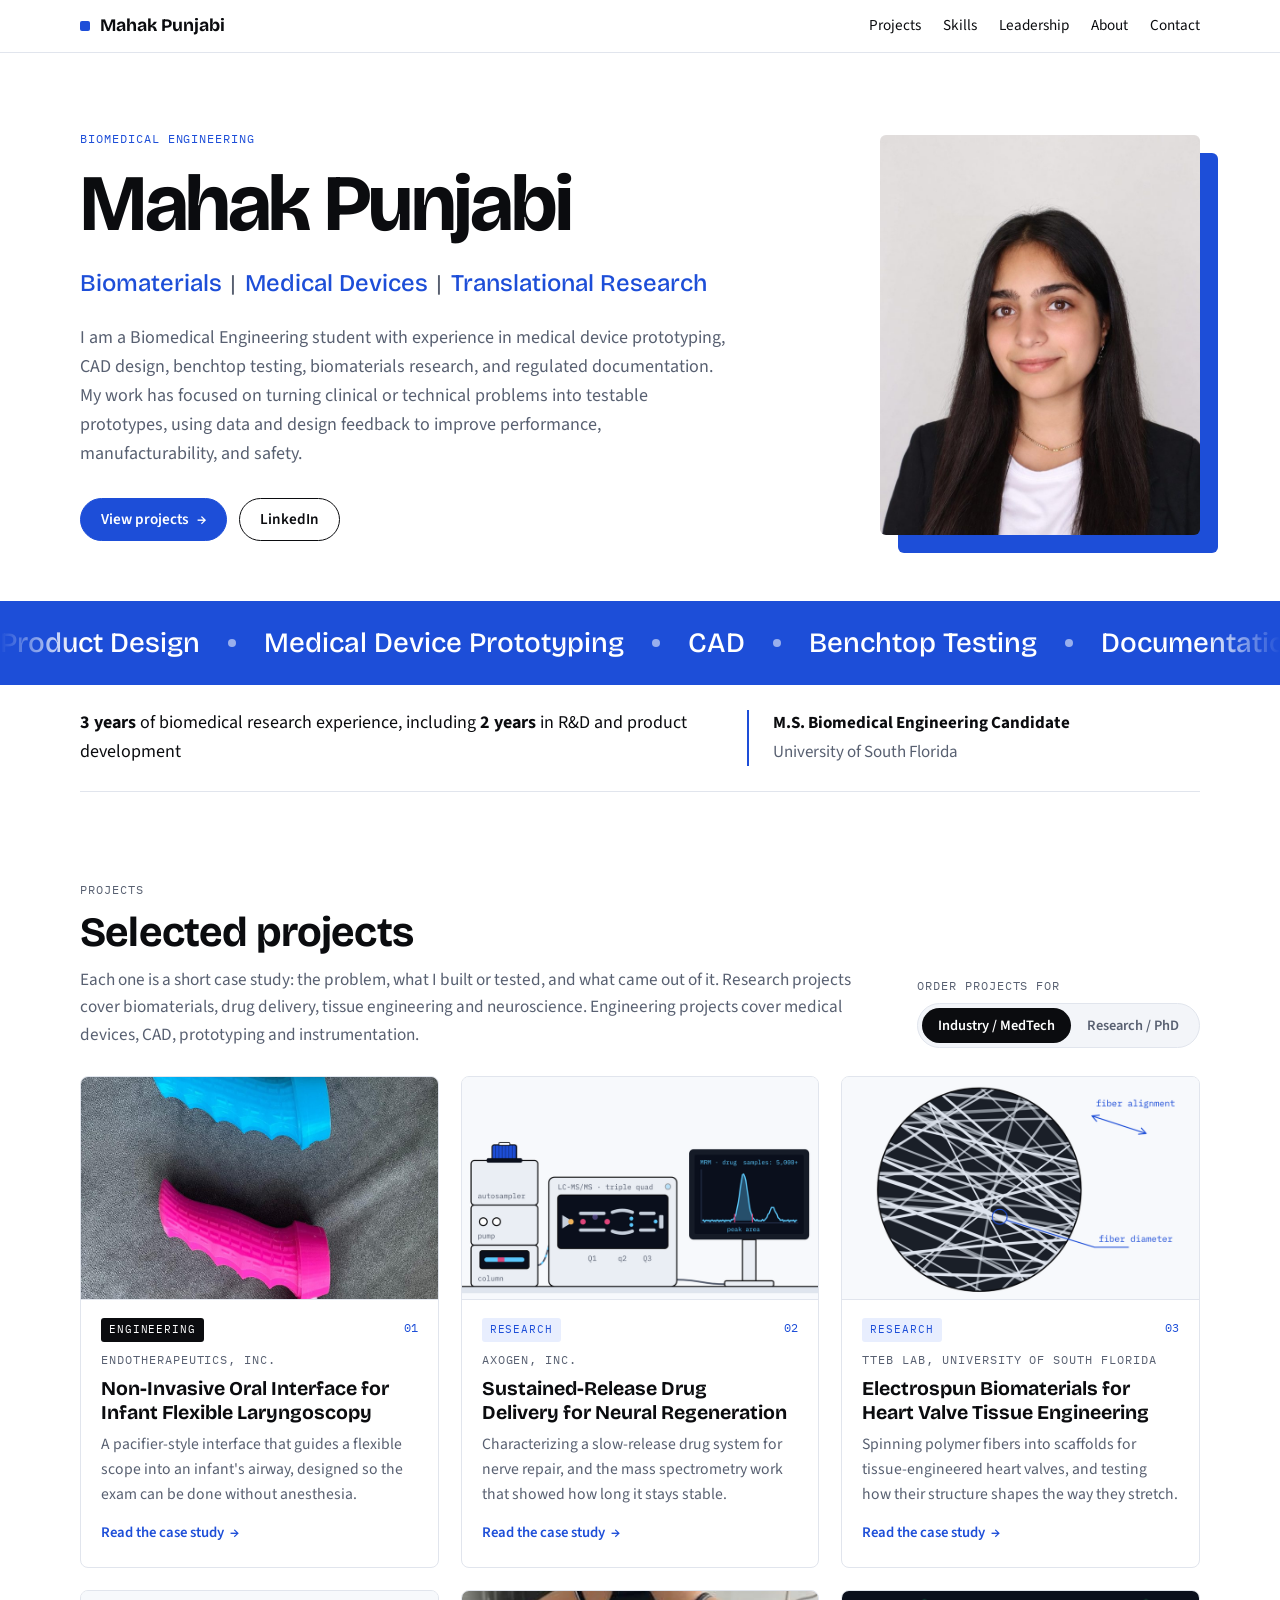
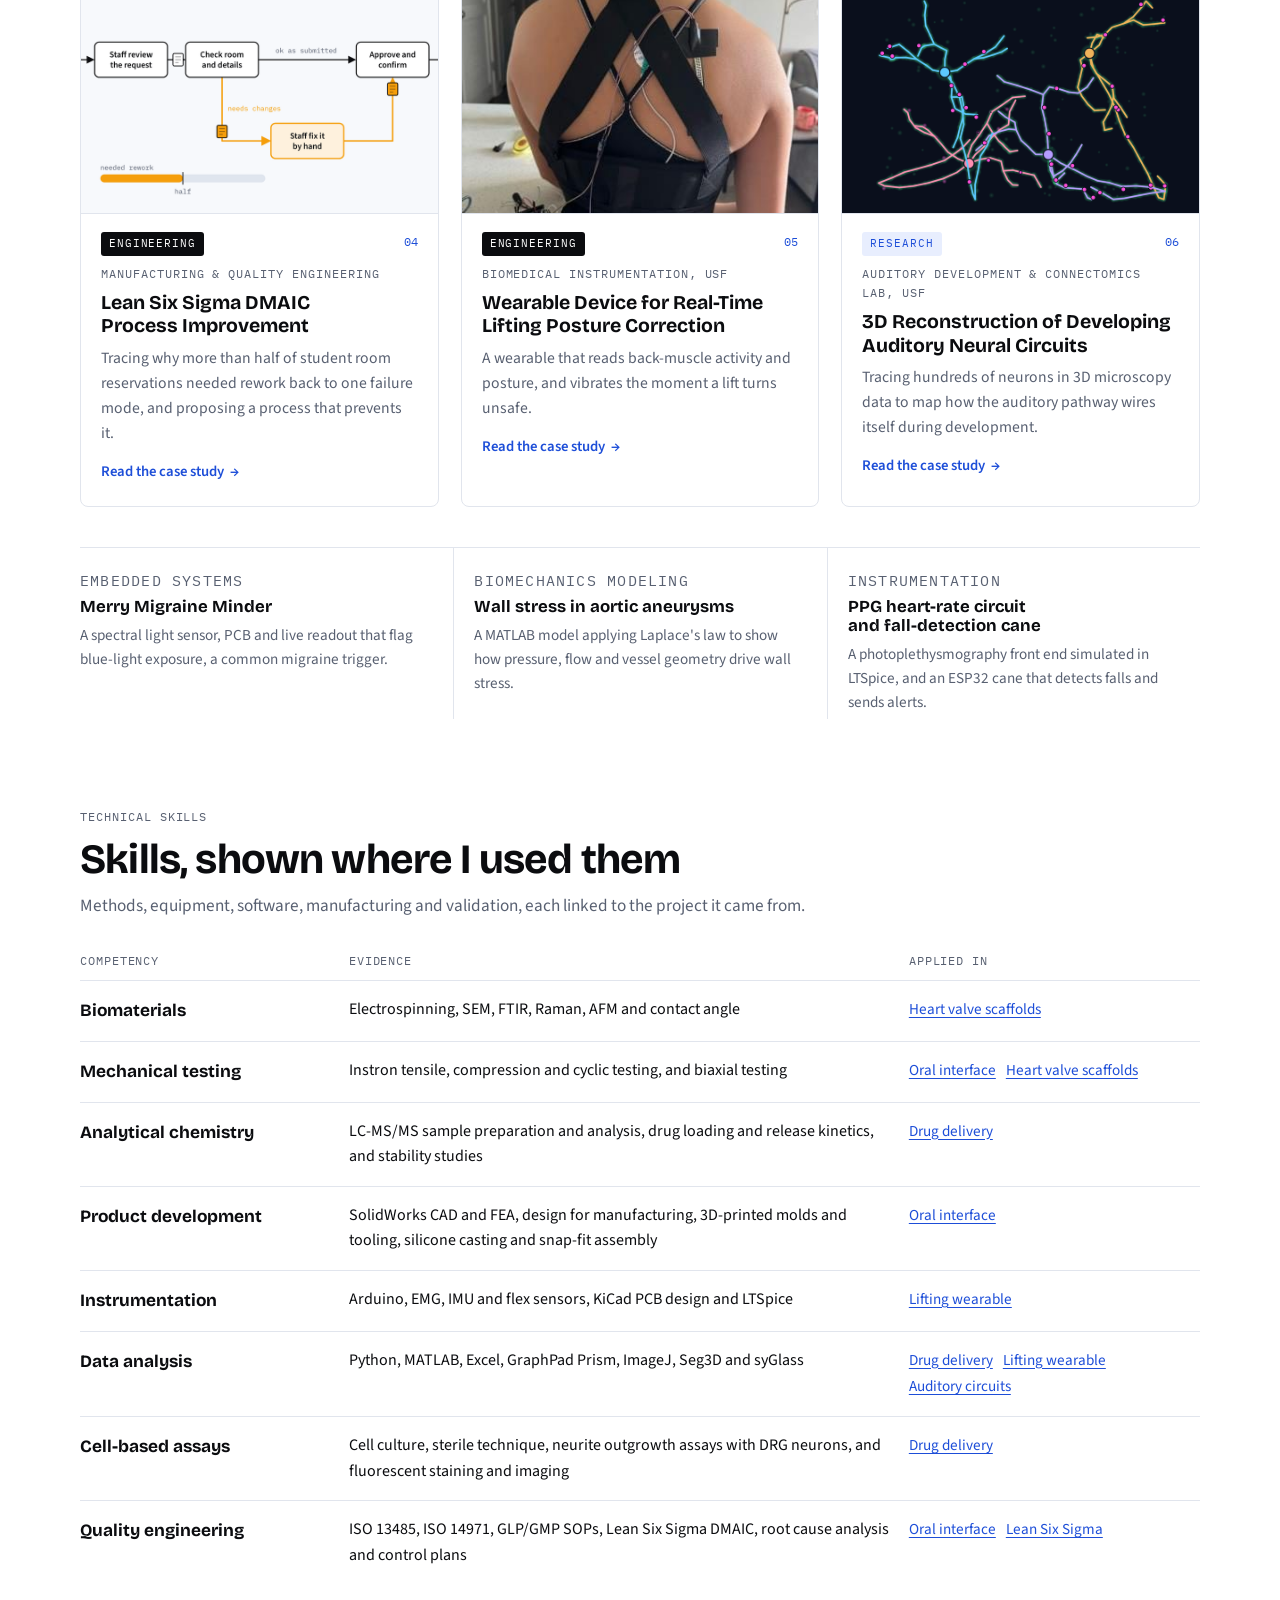
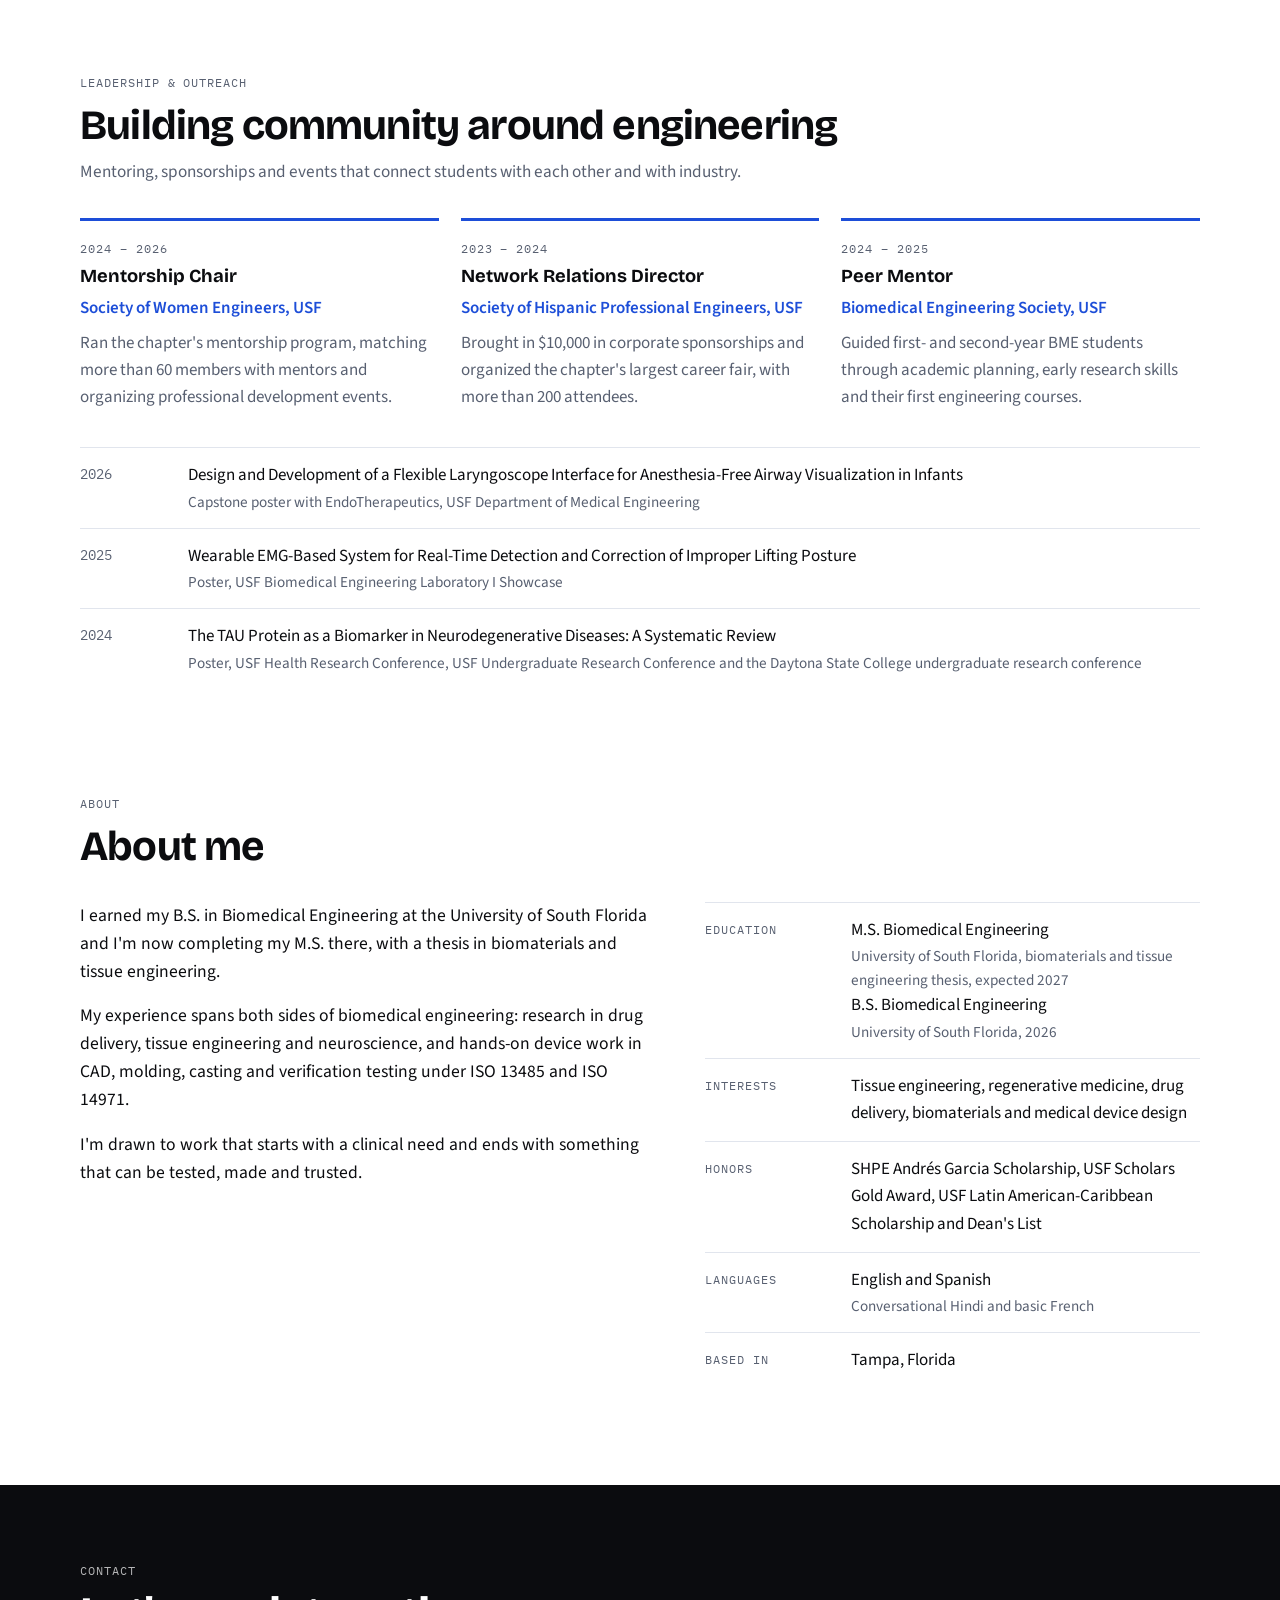
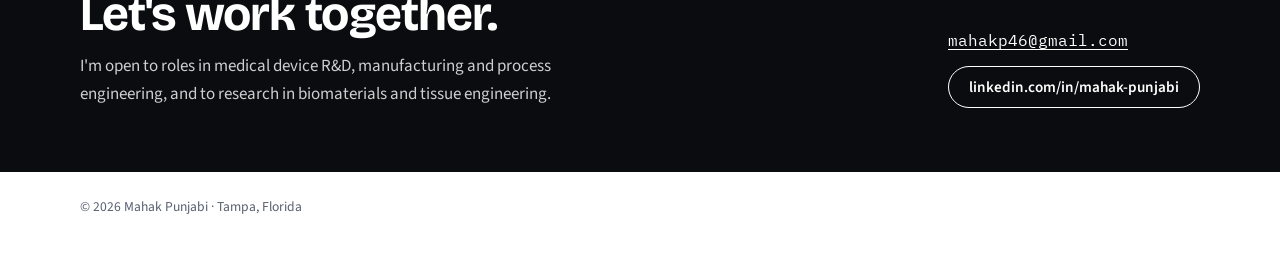
==== commit 2965b1b6: "Restructure the portfolio into six case studies Each project now has its own page with the same seve" ====
--- a/index.html
+++ b/index.html
@@ -4,354 +4,48 @@
 <meta charset="utf-8">
 <meta name="viewport" content="width=device-width, initial-scale=1, viewport-fit=cover">
 <title>Mahak Punjabi</title>
-<meta name="description" content="Mahak Punjabi, biomedical engineer working on medical device design, manufacturing and biomaterials.">
+<meta name="description" content="Mahak Punjabi, biomedical engineer working across biomaterials, medical devices and translational research.">
 <link rel="preconnect" href="https://fonts.googleapis.com">
 <link rel="preconnect" href="https://fonts.gstatic.com" crossorigin>
 <link rel="stylesheet" href="https://fonts.googleapis.com/css2?family=Bricolage+Grotesque:opsz,wght@12..96,500;12..96,700&family=Source+Sans+3:ital,wght@0,400;0,600;1,400&family=IBM+Plex+Mono:wght@400;500&display=swap">
-<style>
-/* Layout: one narrow reading column; case studies break wider with a figure strip, specs set like a bench test log. */
-:root {
-  --bg: #f5f7f6;
-  --surface: #ffffff;
-  --ink: #152321;
-  --muted: #55625f;
-  --line: #d9e0de;
-  --accent: #0d6b62;
-  --accent-soft: #e1efec;
-  --mark: #c2366b;
-  /* lab scene */
-  --steel: #e9efee;
-  --bench: #dde5e3;
-  --glass: #dcefeb80;
-  --liquid: #6cc3b7;
-  --glove: #8e7fd3;
-  --rod: #c5d0ce;
-  --screen: #0f1d1c;
-  --scr-grid: #35504c;
-  --bezel: #1b2a28;
-  --trace: #5fe0cf;
-  --ion-x: #f0b35a;
-  --ion-y: #8ea2ff;
-  --f-display: "Bricolage Grotesque", "Helvetica Neue", Arial, sans-serif;
-  --f-body: "Source Sans 3", "Segoe UI", system-ui, sans-serif;
-  --f-mono: "IBM Plex Mono", ui-monospace, Menlo, Consolas, monospace;
-  --wrap: 1080px;
-  --read: 680px;
-}
-@media (prefers-color-scheme: dark) {
-  :root:not([data-theme="light"]) {
-    --bg: #0f1716; --surface: #16211f; --ink: #e6eeec; --muted: #9caba7;
-    --line: #2a3735; --accent: #5cc4b6; --accent-soft: #19302d; --mark: #f07aa5;
-    --steel: #1d2a28; --bench: #1f2c2a; --glass: #9fd6cd26; --liquid: #3fa597; --glove: #9a8ce0;
-    --rod: #9fb0ad; --screen: #070f0e; --scr-grid: #2a403d; --bezel: #33423f;
-    color-scheme: dark;
-  }
-}
-:root[data-theme="dark"] {
-  --bg: #0f1716; --surface: #16211f; --ink: #e6eeec; --muted: #9caba7;
-  --line: #2a3735; --accent: #5cc4b6; --accent-soft: #19302d; --mark: #f07aa5;
-  --steel: #1d2a28; --bench: #1f2c2a; --glass: #9fd6cd26; --liquid: #3fa597; --glove: #9a8ce0;
-  --rod: #9fb0ad; --screen: #070f0e; --scr-grid: #2a403d; --bezel: #33423f;
-  color-scheme: dark;
-}
-* { box-sizing: border-box; }
-html { scroll-behavior: smooth; }
-@media (prefers-reduced-motion: reduce) { html { scroll-behavior: auto; } }
-body {
-  margin: 0; background: var(--bg); color: var(--ink);
-  font-family: var(--f-body); font-size: 1.0625rem; line-height: 1.6;
-  padding-inline: 20px;
-}
-a { color: var(--accent); text-underline-offset: 3px; }
-a:focus-visible { outline: 2px solid var(--accent); outline-offset: 3px; border-radius: 2px; }
-img { max-width: 100%; height: auto; display: block; }
-h1, h2, h3 { font-family: var(--f-display); font-weight: 700; line-height: 1.12; text-wrap: balance; margin: 0; }
-p { margin: 0; }
-.wrap { max-width: var(--wrap); margin-inline: auto; }
-.label {
-  font-family: var(--f-mono); font-size: .75rem; letter-spacing: .08em;
-  text-transform: uppercase; color: var(--muted);
-}
-
-/* nav */
-.nav {
-  position: sticky; top: env(safe-area-inset-top, 0px); z-index: 5;
-  background: color-mix(in srgb, var(--bg) 88%, transparent);
-  backdrop-filter: blur(8px); border-bottom: 1px solid var(--line);
-  margin-inline: -20px; padding: 12px 20px;
-}
-.nav .wrap { display: flex; justify-content: space-between; align-items: center; gap: 16px; flex-wrap: wrap; }
-.nav strong { font-family: var(--f-display); font-weight: 700; font-size: 1.05rem; }
-.nav ul { list-style: none; display: flex; gap: 20px; margin: 0; padding: 0; flex-wrap: wrap; }
-.nav ul a { color: var(--ink); text-decoration: none; font-size: .95rem; }
-.nav ul a:hover { color: var(--accent); }
-
-/* hero */
-.hero { display: grid; grid-template-columns: minmax(0, 1fr) 300px; gap: 56px; align-items: center; padding-block: 72px 64px; }
-.hero h1 { font-size: clamp(2.6rem, 6vw, 4.4rem); letter-spacing: -.02em; font-weight: 700; }
-.hero .role { font-family: var(--f-display); font-weight: 500; font-size: clamp(1.25rem, 2.4vw, 1.6rem); color: var(--accent); margin-top: 10px; }
-.hero .lede { margin-top: 22px; max-width: 34em; color: var(--muted); font-size: 1.125rem; }
-.hero .links { margin-top: 28px; display: flex; flex-wrap: wrap; gap: 12px; }
-.btn {
-  display: inline-flex; align-items: center; gap: 8px; padding: 10px 18px;
-  border: 1px solid var(--ink); border-radius: 999px; text-decoration: none; color: var(--ink);
-  font-weight: 600; font-size: .95rem;
-}
-.btn.primary { background: var(--ink); color: var(--bg); }
-.btn:hover { border-color: var(--accent); color: var(--accent); }
-.btn.primary:hover { background: var(--accent); color: var(--bg); }
-.portrait { position: relative; }
-.portrait img { border-radius: 4px; aspect-ratio: 4 / 5; object-fit: cover; width: 100%; }
-.portrait figcaption { margin-top: 10px; }
-/* cover band: moving focus areas, then credentials */
-.cover-band { border-block: 1px solid var(--line); }
-.ticker {
-  overflow: hidden; padding-block: 20px; border-bottom: 1px solid var(--line);
-  -webkit-mask-image: linear-gradient(90deg, transparent, #000 7%, #000 93%, transparent);
-  mask-image: linear-gradient(90deg, transparent, #000 7%, #000 93%, transparent);
-}
-.ticker-track {
-  list-style: none; margin: 0; padding: 0; display: flex; width: max-content;
-  animation: ticker 60s linear infinite;
-}
-.ticker-track li {
-  display: flex; align-items: center; white-space: nowrap;
-  font-family: var(--f-display); font-weight: 500; font-size: clamp(1.25rem, 2.6vw, 1.75rem);
-  transition: color .2s;
-}
-.ticker-track li::after {
-  content: ""; flex: none; width: 8px; height: 8px; border-radius: 50%;
-  background: var(--mark); margin-inline: 28px;
-}
-.ticker:hover .ticker-track { animation-play-state: paused; }
-.ticker-track li:hover { color: var(--accent); }
-@keyframes ticker { to { transform: translateX(-50%); } }
-@media (prefers-reduced-motion: reduce) {
-  .ticker { -webkit-mask-image: none; mask-image: none; }
-  .ticker-track { animation: none; width: auto; flex-wrap: wrap; row-gap: 6px; }
-  .ticker-track li[aria-hidden="true"] { display: none; }
-}
-.creds { display: grid; grid-template-columns: minmax(0, 1.5fr) minmax(0, 1fr); gap: 32px; align-items: center; padding-block: 22px; }
-.creds .years { font-size: 1.125rem; max-width: 34em; }
-.creds .years strong { font-family: var(--f-display); font-weight: 700; color: var(--accent); }
-.creds .degree { display: grid; gap: 2px; padding-left: 32px; border-left: 1px solid var(--line); }
-.creds .degree b { font-family: var(--f-display); font-size: 1.15rem; font-weight: 700; }
-.creds .degree span { color: var(--muted); }
-
-/* sections */
-section { padding-block: 80px 0; }
-.sec-head { display: grid; gap: 8px; margin-bottom: 36px; }
-.sec-head h2 { font-size: clamp(1.8rem, 3.6vw, 2.5rem); letter-spacing: -.01em; }
-
-/* case studies */
-.case { border-top: 1px solid var(--line); padding-block: 44px; display: grid; gap: 28px; }
-.case-top { display: grid; grid-template-columns: minmax(0, 1fr) minmax(0, 1.15fr); gap: 48px; }
-.case h3 { font-size: clamp(1.4rem, 2.6vw, 1.85rem); }
-.case .meta { margin-top: 10px; }
-.case .body { display: grid; gap: 14px; color: var(--ink); }
-.case .body p { max-width: var(--read); }
-.case ul { margin: 0; padding-left: 1.1em; display: grid; gap: 6px; }
-.case li::marker { color: var(--accent); }
-.spec {
-  margin-top: 20px; font-family: var(--f-mono); font-size: .85rem;
-  border: 1px solid var(--line); background: var(--surface); border-radius: 4px;
-}
-.spec div { display: flex; justify-content: space-between; gap: 16px; padding: 9px 14px; font-variant-numeric: tabular-nums; }
-.spec div + div { border-top: 1px dashed var(--line); }
-.spec dt, .spec dd { margin: 0; }
-.spec dt { color: var(--muted); }
-.spec dd { text-align: right; font-weight: 500; }
-.strip { display: grid; gap: 12px; grid-template-columns: repeat(var(--n, 3), minmax(0, 1fr)); align-items: start; }
-.strip figure { margin: 0; display: grid; gap: 8px; }
-.strip img { width: 100%; aspect-ratio: 4 / 3; object-fit: cover; border-radius: 3px; background: var(--surface); border: 1px solid var(--line); }
-.strip img.contain { object-fit: contain; background: #ffffff; }
-/* lead row: a two-column figure at its own aspect ratio, with its neighbour matched to its height */
-.strip.feature { container-type: inline-size; }
-.strip figure.wide { grid-column: span 2; }
-.strip figure.wide img { aspect-ratio: 1125 / 581; }
-.strip figure.beside img { aspect-ratio: auto; height: calc(34.43cqw - 2px); }
-.strip figcaption { font-size: .85rem; color: var(--muted); line-height: 1.4; }
-.tags { display: flex; flex-wrap: wrap; gap: 6px; margin-top: 14px; }
-.tags span { font-family: var(--f-mono); font-size: .72rem; padding: 3px 8px; border-radius: 3px; background: var(--accent-soft); color: var(--accent); }
-
-/* more projects */
-.more { display: grid; grid-template-columns: repeat(3, minmax(0, 1fr)); gap: 0; border-top: 1px solid var(--line); }
-.more article { padding: 24px 20px 24px 0; display: grid; gap: 8px; align-content: start; }
-.more article + article { padding-left: 20px; border-left: 1px solid var(--line); }
-.more h3 { font-size: 1.1rem; }
-.more p { color: var(--muted); font-size: .97rem; }
-
-/* experience */
-.xp { display: grid; }
-.xp article { display: grid; grid-template-columns: 200px minmax(0, 1fr); gap: 32px; padding-block: 26px; border-top: 1px solid var(--line); }
-.xp .when { font-family: var(--f-mono); font-size: .82rem; color: var(--muted); padding-top: 4px; font-variant-numeric: tabular-nums; }
-.xp h3 { font-size: 1.2rem; }
-.xp .org { color: var(--accent); font-weight: 600; margin-top: 2px; }
-.xp ul { margin: 10px 0 0; padding-left: 1.1em; display: grid; gap: 6px; max-width: var(--read); }
-.xp li::marker { color: var(--accent); }
-
-/* lab scene: with JS (.live) the figure pins in the middle of the screen while scrolling the space
-   below it plays the animation; the caption for the current step sits inside the pinned figure */
-.lab { margin-top: 28px; }
-.lab-fig { margin: 0; }
-.lab-svg {
-  display: block; width: 100%; height: auto; max-height: 52vh;
-  background: var(--surface); border: 1px solid var(--line); border-radius: 4px;
-}
-.lab-track { display: none; }
-.lab-steps { list-style: none; margin: 16px 0 0; padding: 0; display: grid; gap: 18px; max-width: 40em; }
-.lab-steps h4 { margin: 4px 0 4px; font-family: var(--f-display); font-size: 1.15rem; font-weight: 700; line-height: 1.25; }
-.lab-steps .label { color: var(--accent); }
-.lab.live::after { content: ""; display: block; height: 170vh; }
-.lab.live .lab-fig {
-  position: sticky; z-index: 2; background: var(--bg); padding-block: 14px 16px;
-  top: max(var(--nav-h, 56px), calc((100vh + var(--nav-h, 56px) - var(--lab-fig-h, 0px)) / 2));
-  top: max(var(--nav-h, 56px), calc((100svh + var(--nav-h, 56px) - var(--lab-fig-h, 0px)) / 2));
-}
-.lab.live .lab-track {
-  list-style: none; margin: 12px 0 0; padding: 0;
-  display: grid; grid-template-columns: repeat(3, minmax(0, 1fr)); gap: 10px;
-}
-.lab-track li {
-  position: relative; border-top: 2px solid var(--line); padding-top: 6px;
-  font-family: var(--f-mono); font-size: .72rem; letter-spacing: .06em; text-transform: uppercase;
-  color: var(--muted); transition: color .3s;
-}
-.lab-track li::before {
-  content: ""; position: absolute; left: 0; top: -2px; height: 2px;
-  width: calc(var(--fill, 0) * 100%); background: var(--accent);
-}
-.lab-track li.on { color: var(--accent); }
-.lab.live .lab-steps { gap: 0; margin-top: 12px; }
-.lab.live .lab-steps li { grid-area: 1 / 1; opacity: 0; transform: translateY(6px); transition: opacity .35s, transform .35s; }
-.lab.live .lab-steps li.on { opacity: 1; transform: none; }
-.lab.live .lab-steps .label { display: none; }
-.lab-svg .l-bench { fill: var(--bench); }
-.lab-svg .l-edge { stroke: var(--ink); stroke-width: 2; }
-.lab-svg .l-part { fill: var(--steel); stroke: var(--ink); stroke-width: 2; stroke-linejoin: round; }
-.lab-svg .l-glass { fill: var(--glass); stroke: var(--ink); stroke-width: 2; stroke-linejoin: round; }
-.lab-svg .l-glass-hi { fill: none; stroke: var(--surface); stroke-width: 2.5; stroke-linecap: round; opacity: .8; }
-.lab-svg .l-thread { fill: none; stroke: var(--ink); stroke-width: 1.2; }
-.lab-svg .l-liquid { fill: var(--liquid); }
-.lab-svg .l-meniscus { fill: var(--liquid); stroke: var(--ink); stroke-width: 1; }
-.lab-svg .l-drop { fill: var(--liquid); stroke: var(--ink); stroke-width: 1; }
-.lab-svg .l-cap { fill: var(--mark); stroke: var(--ink); stroke-width: 2; }
-.lab-svg .l-ridge { stroke: var(--ink); stroke-width: 1.3; opacity: .4; }
-.lab-svg .l-cap-top { fill: var(--surface); stroke: var(--ink); stroke-width: 1.5; }
-.lab-svg .l-glove { fill: var(--glove); stroke: var(--ink); stroke-width: 2; stroke-linejoin: round; }
-.lab-svg .l-thumb-o { fill: none; stroke: var(--ink); stroke-width: 21; stroke-linecap: round; }
-.lab-svg .l-thumb { fill: none; stroke: var(--glove); stroke-width: 17; stroke-linecap: round; }
-.lab-svg .l-btn { fill: var(--accent); stroke: var(--ink); stroke-width: 2; }
-.lab-svg .l-dark { fill: var(--screen); stroke: var(--ink); stroke-width: 2; }
-.lab-svg .l-slot { fill: var(--screen); }
-.lab-svg .l-knob { fill: var(--surface); stroke: var(--ink); stroke-width: 2; }
-.lab-svg .l-rod { fill: var(--rod); }
-.lab-svg .l-rod-line { fill: none; stroke: var(--rod); stroke-width: 6; stroke-linecap: round; }
-.lab-svg .l-tag { font-family: var(--f-mono); font-size: 13px; fill: var(--muted); }
-.lab-svg .l-led { fill: var(--line); stroke: var(--ink); stroke-width: 1.5; }
-.lab-svg .l-led.on { fill: var(--trace); animation: lab-blink 1.1s ease-in-out infinite; }
-.lab-svg .l-tube { fill: none; stroke: var(--muted); stroke-width: 3; }
-.lab-svg .l-flow { fill: none; stroke: var(--trace); stroke-width: 3; stroke-dasharray: 5 9; opacity: 0; transition: opacity .3s; }
-.lab-svg .l-flow.on { opacity: 1; animation: lab-flow .8s linear infinite; }
-.lab-svg .l-column { fill: var(--rod); transition: fill .4s; }
-.lab-svg .l-column.on { fill: var(--trace); }
-.lab-svg .l-band { fill: var(--mark); opacity: 0; }
-.lab-svg .l-column.on + g .l-band { opacity: 1; animation: lab-band 1.4s linear infinite; }
-.lab-svg .l-det.hit { fill: var(--trace); }
-.lab-svg .ion-t { fill: var(--mark); }
-.lab-svg .ion-x { fill: var(--ion-x); }
-.lab-svg .ion-y { fill: var(--ion-y); }
-.lab-svg .ion-f { fill: var(--trace); }
-.lab-svg .l-bezel { fill: var(--bezel); }
-.lab-svg .l-screen { fill: var(--screen); }
-.lab-svg .l-scr-text { font-family: var(--f-mono); font-size: 11px; fill: var(--trace); }
-.lab-svg .l-axis { fill: none; stroke: var(--scr-grid); stroke-width: 1.5; }
-.lab-svg .l-trace { fill: none; stroke: var(--trace); stroke-width: 2.2; stroke-linejoin: round; }
-.lab-svg .l-head { fill: var(--trace); }
-.lab-svg .l-area { fill: var(--trace); opacity: 0; }
-.lab-svg .l-marks line { stroke: var(--mark); stroke-width: 2; }
-.lab-svg .l-cable { fill: none; stroke: var(--muted); stroke-width: 3; }
-.lab-svg .l-pulse { fill: none; stroke: var(--trace); stroke-width: 4; stroke-linecap: round; opacity: 0; }
-@keyframes lab-flow { to { stroke-dashoffset: -28; } }
-@keyframes lab-blink { 50% { opacity: .35; } }
-@keyframes lab-band { to { transform: translateX(84px); } }
-@media (prefers-reduced-motion: reduce) {
-  .lab-svg .l-led.on, .lab-svg .l-flow.on, .lab-svg .l-column.on + g .l-band { animation: none; }
-}
-@media (max-height: 560px) {
-  .lab-svg { max-height: 40vh; }
-}
-
-/* skills + misc */
-.two { display: grid; grid-template-columns: minmax(0, 1fr) minmax(0, 1fr); gap: 48px; }
-.skills { display: grid; gap: 20px; }
-.skills div { display: grid; gap: 6px; }
-.skills p { color: var(--ink); }
-.list { margin: 0; padding: 0; list-style: none; display: grid; }
-.list li { padding-block: 12px; border-top: 1px solid var(--line); display: grid; gap: 2px; }
-.list li span { color: var(--muted); font-size: .93rem; }
-
-/* contact */
-.contact { margin-top: 96px; padding-block: 56px; border-top: 2px solid var(--ink); display: grid; grid-template-columns: minmax(0, 1fr) auto; gap: 32px; align-items: end; }
-.contact h2 { font-size: clamp(1.8rem, 4vw, 2.8rem); }
-.contact p { color: var(--muted); margin-top: 12px; max-width: 32em; }
-.contact .addr { font-family: var(--f-mono); font-size: 1rem; user-select: all; color: var(--ink); }
-.contact .links { display: grid; gap: 10px; justify-items: start; }
-footer { padding-block: 24px 40px; color: var(--muted); font-size: .85rem; border-top: 1px solid var(--line); }
-
-@media (max-width: 860px) {
-  .hero { grid-template-columns: minmax(0, 1fr); gap: 32px; padding-block: 40px; }
-  .portrait { max-width: 260px; order: -1; }
-  .case-top, .two, .contact { grid-template-columns: minmax(0, 1fr); gap: 24px; }
-  .more { grid-template-columns: minmax(0, 1fr); }
-  .more article, .more article + article { padding: 20px 0; border-left: 0; border-top: 1px solid var(--line); }
-  .more article:first-child { border-top: 0; }
-  .xp article { grid-template-columns: minmax(0, 1fr); gap: 6px; }
-  .creds { grid-template-columns: minmax(0, 1fr); gap: 14px; }
-  .creds .degree { padding-left: 0; border-left: 0; }
-}
-@media (max-width: 560px) {
-  .strip { grid-template-columns: repeat(2, minmax(0, 1fr)); }
-  .strip figure.beside img { height: auto; aspect-ratio: 4 / 3; }
-  .nav ul { gap: 14px; }
-  section { padding-block: 56px 0; }
-}
-</style>
+<link rel="stylesheet" href="css/site.css">
+<script>document.documentElement.classList.add('js');</script>
 </head>
 <body>
 
 <header class="nav">
   <div class="wrap">
-    <strong>Mahak Punjabi</strong>
+    <a class="brand" href="./">Mahak Punjabi</a>
     <nav aria-label="Sections">
       <ul>
-        <li><a href="#work">Work</a></li>
-        <li><a href="#experience">Experience</a></li>
+        <li><a href="#projects">Projects</a></li>
         <li><a href="#skills">Skills</a></li>
+        <li><a href="#leadership">Leadership</a></li>
+        <li><a href="#about">About</a></li>
         <li><a href="#contact">Contact</a></li>
       </ul>
     </nav>
   </div>
 </header>
 
-<main class="wrap">
-  <div class="hero">
+<main>
+  <div class="wrap hero">
     <div>
-      <p class="label">Biomedical Engineer · Tampa, FL</p>
+      <p class="label blue">Biomedical Engineering</p>
       <h1>Mahak Punjabi</h1>
-      <p class="role">Medical device design, manufacturing and biomaterials</p>
+      <p class="tagline">Biomaterials<span aria-hidden="true">|</span>Medical Devices<span aria-hidden="true">|</span>Translational Research</p>
       <p class="lede">I am a Biomedical Engineering student with experience in medical device prototyping, CAD design, benchtop testing, biomaterials research, and regulated documentation. My work has focused on turning clinical or technical problems into testable prototypes, using data and design feedback to improve performance, manufacturability, and safety.</p>
       <div class="links">
-        <a class="btn primary" href="#work">See selected work</a>
+        <a class="btn primary" href="#projects">View projects <span class="arrow" aria-hidden="true"></span></a>
         <a class="btn" href="https://www.linkedin.com/in/mahak-punjabi/" target="_blank" rel="noopener">LinkedIn</a>
       </div>
     </div>
-    <figure class="portrait" style="margin:0">
+    <figure class="portrait">
       <img src="img/headshot.jpg" width="720" height="900" alt="Portrait of Mahak Punjabi">
     </figure>
   </div>
 
-  <div class="cover-band">
+  <div class="band">
     <div class="ticker">
       <ul class="ticker-track" aria-label="Focus areas">
         <li>Product Design</li>
@@ -376,531 +70,200 @@
         <li aria-hidden="true">Documentation</li>
       </ul>
     </div>
-    <div class="creds">
-      <p class="years"><strong>3 years</strong> of biomedical research experience, including <strong>2 years</strong> in R&amp;D and product development</p>
-      <p class="degree"><b>M.S. Biomedical Engineering Candidate</b><span>University of South Florida</span></p>
-    </div>
-  </div>
-
-  <section id="work">
-    <div class="sec-head">
-      <p class="label">Selected work</p>
-      <h2>Devices I've designed, built and tested</h2>
-    </div>
-
-    <article class="case">
-      <div class="case-top">
-        <div>
-          <p class="label">Capstone · EndoTherapeutics, Inc. · 2025–2026</p>
-          <h3 style="margin-top:8px">Non-Invasive Oral Interface for Infant Flexible Laryngoscopy</h3>
-          <dl class="spec">
-            <div><dt>Prototype generations</dt><dd>P1–P6</dd></div>
-            <div><dt>Scope channel (ID)</dt><dd>4.40 mm</dd></div>
-            <div><dt>Insertion force, n = 10</dt><dd>0.70 ± 0.37 N</dd></div>
-            <div><dt>Load margin, compression / tension</dt><dd>2.0× / 7.4×</dd></div>
-            <div><dt>Cyclic margin</dt><dd>3.0×, no failure</dd></div>
-            <div><dt>Material</dt><dd>Medical-grade LSR</dd></div>
-          </dl>
-        </div>
-        <div class="body">
-          <p>This project focused on developing a non-invasive oral interface for anesthesia-free infant flexible laryngoscopy. The goal was to improve scope guidance, oral cavity fit, and safety during pediatric airway evaluation.</p>
-          <p>My role included CAD design, prototype refinement, benchtop testing, and design iteration based on clinician feedback. I evaluated scope insertion pathways, structural stability, manufacturability, material behavior, and infant oral cavity fit to support future clinical translation.</p>
-          <p>I also developed manufacturing documentation and benchtop test protocols aligned with ISO 13485 and ISO 14971 principles, maintaining traceability across six prototype iterations to support manufacturability and future LSR molding scale-up.</p>
-          <div class="tags"><span>SolidWorks</span><span>FEA</span><span>Mold design</span><span>LSR casting</span><span>Instron</span><span>Python</span><span>Arduino</span></div>
-        </div>
-      </div>
-      <div class="strip feature" style="--n:3">
-        <figure class="wide"><img src="img/laryngoscope-fea-pressure.jpg" width="1125" height="581" alt="SolidWorks FEA stress plot of the silicone oral interface under pressure loading" loading="lazy"><figcaption>SolidWorks FEA under pressure: peak stress of 0.12 MPa against the silicone's 8.62 MPa yield strength</figcaption></figure>
-        <figure class="beside"><img src="img/laryngoscope-prototypes.jpg" alt="Cast silicone handle prototypes in blue and pink" loading="lazy"><figcaption>Cast silicone handles</figcaption></figure>
-        <figure><img src="img/laryngoscope-iterations.jpg" alt="Grid of prototype iterations of the silicone oral interface" loading="lazy"><figcaption>Prototype evolution, P1 to P6</figcaption></figure>
-        <figure><img src="img/laryngoscope-benchtop.jpg" alt="Infant airway model with the device and a scope monitor" loading="lazy"><figcaption>Benchtop testing on an infant airway model</figcaption></figure>
-        <figure><img src="img/laryngoscope-instron.jpg" alt="Silicone part clamped in an Instron for tensile testing" loading="lazy"><figcaption>Tensile testing on the Instron</figcaption></figure>
-      </div>
-    </article>
-
-    <article class="case">
-      <div class="case-top">
-        <div>
-          <p class="label">BME Laboratory · USF · Spring 2025</p>
-          <h3 style="margin-top:8px">Wearable that detects and corrects unsafe lifting posture</h3>
-          <dl class="spec">
-            <div><dt>Sensors</dt><dd>EMG · IMU · flex</dd></div>
-            <div><dt>Lifting trials</dt><dd>45+</dd></div>
-            <div><dt>Detection accuracy</dt><dd>&gt; 90%</dd></div>
-            <div><dt>Feedback</dt><dd>Vibration motor</dd></div>
-          </dl>
-        </div>
-        <div class="body">
-          <p>Lifting injuries are a leading cause of back pain, and people rarely get feedback on their form in the moment. We built a vest that reads erector spinae muscle activity and back angle, then buzzes when posture turns unsafe.</p>
-          <ul>
-            <li>Integrated EMG electrodes, an IMU and a flex sensor on an Arduino, driving a vibration motor through a transistor stage.</li>
-            <li>Built a MATLAB pipeline to filter EMG and classify safe versus unsafe lifts across heights and postures.</li>
-            <li>Wrote the test protocols and used the trial data to guide each prototype iteration. Presented as a poster at the USF BME Laboratory I Showcase.</li>
-          </ul>
-          <div class="tags"><span>Arduino</span><span>MATLAB</span><span>Signal processing</span><span>Biosignals</span></div>
-        </div>
-      </div>
-      <div class="strip" style="--n:2">
-        <figure><img src="img/emg-wearable.jpg" alt="The posture vest worn on a person's back with sensors attached" loading="lazy"><figcaption>Final device on a wearer</figcaption></figure>
-        <figure><img class="contain" src="img/emg-circuit.jpg" alt="Wiring diagram of Arduino with EMG electrodes, IMU and vibration motor" loading="lazy"><figcaption>Circuit: EMG, IMU, flex sensor and vibration feedback</figcaption></figure>
-      </div>
-    </article>
-
-    <article class="case">
-      <div class="case-top">
-        <div>
-          <p class="label">Embedded Systems · USF</p>
-          <h3 style="margin-top:8px">Merry Migraine Minder: a blue-light exposure sensor</h3>
-          <dl class="spec">
-            <div><dt>Sensor</dt><dd>AS7341, 8-channel spectral</dd></div>
-            <div><dt>Band of interest</dt><dd>400–500 nm</dd></div>
-            <div><dt>White phone screen, normal mode</dt><dd>up to ~40% blue</dd></div>
-            <div><dt>Warm indoor lighting</dt><dd>&lt; 10% blue</dd></div>
-          </dl>
-        </div>
-        <div class="body">
-          <p>Short-wavelength light is a known migraine trigger, but there's no simple way to measure everyday "blue-light load." This team project turned a spectral sensor into a live migraine-risk monitor.</p>
-          <ul>
-            <li>Read the AS7341 datasheet and wrote Arduino I²C code to compute a blue ratio relative to total visible light.</li>
-            <li>Built a Python Tkinter GUI that reads the serial stream and flags readings against migraine-risk thresholds.</li>
-            <li>Designed a power-regulated PCB in KiCad and tested phone screens across brightness levels and night mode, plus five floors of the USF library.</li>
-          </ul>
-          <div class="tags"><span>KiCad</span><span>I²C</span><span>Arduino C++</span><span>Python</span><span>LTSpice</span></div>
-        </div>
-      </div>
-      <div class="strip" style="--n:3">
-        <figure><img src="img/migraine-minder.jpg" alt="The finished sensor enclosure labeled Merry Migraine Minder" loading="lazy"><figcaption>Finished enclosure</figcaption></figure>
-        <figure><img class="contain" src="img/migraine-pcb.jpg" alt="KiCad PCB layout" loading="lazy" style="background:#0b1020"><figcaption>PCB layout in KiCad</figcaption></figure>
-        <figure><img class="contain" src="img/migraine-results.jpg" alt="Bar chart of blue light percentage by phone brightness" loading="lazy"><figcaption>Blue-light share rises with screen brightness</figcaption></figure>
-      </div>
-    </article>
-  </section>
-
-  <section aria-labelledby="more-h" style="padding-top:40px">
-    <div class="sec-head" style="margin-bottom:20px">
-      <p class="label">More projects</p>
-      <h2 id="more-h" style="font-size:1.5rem">Process, modeling and instrumentation</h2>
-    </div>
-    <div class="more">
+  </div>
+  <div class="wrap creds">
+    <p class="years"><strong>3 years</strong> of biomedical research experience, including <strong>2 years</strong> in R&amp;D and product development</p>
+    <p class="degree"><b>M.S. Biomedical Engineering Candidate</b><span>University of South Florida</span></p>
+  </div>
+
+  <section id="projects" class="wrap">
+    <div class="proj-bar">
+      <div class="sec-head reveal">
+        <p class="label">Projects</p>
+        <h2>Selected projects</h2>
+        <p>Each one is a short case study: the problem, what I built or tested, and what came out of it. Research projects cover biomaterials, drug delivery, tissue engineering and neuroscience. Engineering projects cover medical devices, CAD, prototyping and instrumentation.</p>
+      </div>
+      <div class="view">
+        <p class="label" id="view-label">Order projects for</p>
+        <div class="seg" role="group" aria-labelledby="view-label">
+          <button type="button" data-view="industry" aria-pressed="true">Industry / MedTech</button>
+          <button type="button" data-view="research" aria-pressed="false">Research / PhD</button>
+        </div>
+      </div>
+    </div>
+
+    <div class="cards" id="cards" data-view="industry">
+      <article class="card" data-industry="1" data-research="4">
+        <div class="pic"><img src="img/laryngoscope-prototypes.jpg" alt="Cast silicone handles of the oral interface in blue and pink" loading="lazy"></div>
+        <div class="txt">
+          <div class="meta"><span class="kind eng">Engineering</span><span class="num">01</span></div>
+          <p class="label">EndoTherapeutics, Inc.</p>
+          <h3><a href="projects/pediatric-oral-interface.html">Non-Invasive Oral Interface for Infant Flexible Laryngoscopy</a></h3>
+          <p class="story">A pacifier-style interface that guides a flexible scope into an infant's airway, designed so the exam can be done without anesthesia.</p>
+          <span class="more">Read the case study <span class="arrow" aria-hidden="true"></span></span>
+        </div>
+      </article>
+      <article class="card" data-industry="2" data-research="2">
+        <div class="pic"><picture><source srcset="img/cards/drug-delivery-dark.png" media="(prefers-color-scheme: dark)"><img src="img/cards/drug-delivery.png" alt="Illustration of a vial in an LC-MS/MS and a chromatogram peak on a computer screen" loading="lazy"></picture></div>
+        <div class="txt">
+          <div class="meta"><span class="kind">Research</span><span class="num">02</span></div>
+          <p class="label">Axogen, Inc.</p>
+          <h3><a href="projects/neural-drug-delivery.html">Sustained-Release Drug Delivery for Neural Regeneration</a></h3>
+          <p class="story">Characterizing a slow-release drug system for nerve repair, and the mass spectrometry work that showed how long it stays stable.</p>
+          <span class="more">Read the case study <span class="arrow" aria-hidden="true"></span></span>
+        </div>
+      </article>
+      <article class="card" data-industry="3" data-research="1">
+        <div class="pic"><picture><source srcset="img/cards/heart-valve-dark.png" media="(prefers-color-scheme: dark)"><img src="img/cards/heart-valve.png" alt="Illustration of a magnified electrospun scaffold, a mesh of fibers, with fiber alignment and diameter labeled" loading="lazy"></picture></div>
+        <div class="txt">
+          <div class="meta"><span class="kind">Research</span><span class="num">03</span></div>
+          <p class="label">TTEB Lab, University of South Florida</p>
+          <h3><a href="projects/heart-valve-scaffolds.html">Electrospun Biomaterials for Heart Valve Tissue Engineering</a></h3>
+          <p class="story">Spinning polymer fibers into scaffolds for tissue-engineered heart valves, and testing how their structure shapes the way they stretch.</p>
+          <span class="more">Read the case study <span class="arrow" aria-hidden="true"></span></span>
+        </div>
+      </article>
+      <article class="card" data-industry="4" data-research="6">
+        <div class="pic"><picture><source srcset="img/cards/lean-six-sigma-dark.png" media="(prefers-color-scheme: dark)"><img src="img/cards/lean-six-sigma.png" alt="Diagram of the room reservation process with its rework loop highlighted" loading="lazy"></picture></div>
+        <div class="txt">
+          <div class="meta"><span class="kind eng">Engineering</span><span class="num">04</span></div>
+          <p class="label">Manufacturing &amp; quality engineering</p>
+          <h3><a href="projects/lean-six-sigma.html">Lean Six Sigma DMAIC Process Improvement</a></h3>
+          <p class="story">Tracing why more than half of student room reservations needed rework back to one failure mode, and proposing a process that prevents it.</p>
+          <span class="more">Read the case study <span class="arrow" aria-hidden="true"></span></span>
+        </div>
+      </article>
+      <article class="card" data-industry="5" data-research="5">
+        <div class="pic"><img src="img/emg-wearable.jpg" alt="The wearable on a person's back, with crossed straps holding the sensors" loading="lazy"></div>
+        <div class="txt">
+          <div class="meta"><span class="kind eng">Engineering</span><span class="num">05</span></div>
+          <p class="label">Biomedical instrumentation, USF</p>
+          <h3><a href="projects/lifting-posture-wearable.html">Wearable Device for Real-Time Lifting Posture Correction</a></h3>
+          <p class="story">A wearable that reads back-muscle activity and posture, and vibrates the moment a lift turns unsafe.</p>
+          <span class="more">Read the case study <span class="arrow" aria-hidden="true"></span></span>
+        </div>
+      </article>
+      <article class="card" data-industry="6" data-research="3">
+        <div class="pic"><picture><source srcset="img/cards/auditory-dark.png" media="(prefers-color-scheme: dark)"><img src="img/cards/auditory.png" alt="Illustration of traced neurons and synapses" loading="lazy"></picture></div>
+        <div class="txt">
+          <div class="meta"><span class="kind">Research</span><span class="num">06</span></div>
+          <p class="label">Auditory Development &amp; Connectomics Lab, USF</p>
+          <h3><a href="projects/auditory-circuits.html">3D Reconstruction of Developing Auditory Neural Circuits</a></h3>
+          <p class="story">Tracing hundreds of neurons in 3D microscopy data to map how the auditory pathway wires itself during development.</p>
+          <span class="more">Read the case study <span class="arrow" aria-hidden="true"></span></span>
+        </div>
+      </article>
+    </div>
+
+    <div class="also reveal" aria-label="More projects">
       <article>
-        <p class="label">Lean Six Sigma · 2026</p>
-        <h3>DMAIC on student room reservations</h3>
-        <p>Baselined 55–59% rework (578,947 DPMO, 1.3σ) across 57 transactions. Pareto, 5 Whys and fishbone analysis traced 77–91% of rework to one failure mode, and a control plan targets rework below 45%.</p>
+        <p class="label">Embedded systems</p>
+        <h3>Merry Migraine Minder</h3>
+        <p>A spectral light sensor, PCB and live readout that flag blue-light exposure, a common migraine trigger.</p>
       </article>
       <article>
-        <p class="label">MATLAB · 2025</p>
+        <p class="label">Biomechanics modeling</p>
         <h3>Wall stress in aortic aneurysms</h3>
-        <p>A hemodynamic model applying Laplace's law to map how pressure, flow velocity and vessel geometry drive wall stress, flagging diameter and thickness combinations with elevated rupture risk.</p>
+        <p>A MATLAB model applying Laplace's law to show how pressure, flow and vessel geometry drive wall stress.</p>
       </article>
       <article>
-        <p class="label">Instrumentation · 2024–2025</p>
+        <p class="label">Instrumentation</p>
         <h3>PPG heart-rate circuit and fall-detection cane</h3>
-        <p>An LTSpice-simulated photoplethysmography front end with analog filtering and gain, and an ESP32 smart cane using accelerometry and Bluetooth alerts for real-time fall detection.</p>
-      </article>
-    </div>
-  </section>
-
-  <section id="experience">
-    <div class="sec-head">
-      <p class="label">Experience</p>
-      <h2>Industry and research</h2>
-    </div>
-    <div class="xp">
-      <article>
-        <p class="when">Apr 2026 – present</p>
-        <div>
-          <h3>Graduate Assistant</h3>
-          <p class="org">Translational Tissue Engineering &amp; Biofabrication Lab, USF</p>
-          <ul>
-            <li>Fabricate electrospun scaffolds for heart valve tissue engineering, tuning process parameters to control fiber morphology.</li>
-            <li>Verify batch consistency with SEM, FTIR and biaxial mechanical testing.</li>
-          </ul>
-        </div>
-      </article>
-      <article>
-        <p class="when">Aug 2025 – May 2026</p>
-        <div>
-          <h3>Manufacturing Intern</h3>
-          <p class="org">EndoTherapeutics, Inc.</p>
-          <ul>
-            <li>Led mold, tooling and silicone process development for the infant laryngoscopy interface described above.</li>
-            <li>Authored manufacturing documentation and bench test protocols under ISO 13485 design controls and ISO 14971 risk management.</li>
-          </ul>
-        </div>
-      </article>
-      <article>
-        <p class="when">Jan 2024 – May 2026</p>
-        <div>
-          <h3>Research &amp; Development Intern</h3>
-          <p class="org">Axogen, Inc.</p>
-          <ul>
-            <li>Ran a 6-month stability study that set optimized storage conditions and extended product shelf life by 20%.</li>
-            <li>Analyzed 5,000+ mass spectrometry samples in Python and Excel, separating degradation trends from analytical variability.</li>
-            <li>Characterized a polymer-based sustained-release system through release kinetics, loading and tensile testing.</li>
-            <li>Ran neurite outgrowth assays on dissociated DRGs and authored 15+ GLP/GMP-aligned SOPs.</li>
-          </ul>
-          <div class="lab" id="lab">
-            <figure class="lab-fig">
-              <svg class="lab-svg" viewBox="0 0 960 420" role="img" aria-labelledby="lab-title lab-desc">
-                <title id="lab-title">From sample to peak</title>
-                <desc id="lab-desc">A gloved hand pipettes solution into a 1 mL glass screw-cap vial. The vial goes into a triple quadrupole LC-MS, and a computer integrates the drug's peak to show how much drug was in the solution.</desc>
-                <defs>
-                  <clipPath id="lab-cap-clip"><rect x="128" y="212" width="44" height="30" rx="4"/></clipPath>
-                  <clipPath id="lab-tip-clip"><path d="M145,172 H155 L151,230 H149 Z"/></clipPath>
-                  <clipPath id="lab-col-clip"><rect x="354" y="344" width="72" height="8" rx="4"/></clipPath>
-                </defs>
-
-                <rect class="l-bench" x="0" y="396" width="960" height="12"/>
-                <line class="l-edge" x1="0" y1="396" x2="960" y2="396"/>
-
-                <path class="l-cable" d="M700,384 C736,384 750,392 786,392"/>
-                <path id="lab-pulse" class="l-pulse" d="M700,384 C736,384 750,392 786,392"/>
-
-                <g>
-                  <rect class="l-bezel" x="722" y="150" width="216" height="162" rx="8"/>
-                  <rect class="l-screen" x="732" y="160" width="196" height="142" rx="3"/>
-                  <rect class="l-part" x="818" y="312" width="24" height="74"/>
-                  <rect class="l-part" x="786" y="386" width="88" height="10" rx="3"/>
-                  <text class="l-scr-text" x="742" y="177">MRM · drug</text>
-                  <text id="lab-count" class="l-scr-text" x="918" y="177" text-anchor="end">samples: 0</text>
-                  <path class="l-axis" d="M744,186 V282 H918"/>
-                  <path id="lab-area" class="l-area" d="M0,0"/>
-                  <path id="lab-trace" class="l-trace" d="M0,0"/>
-                  <circle id="lab-head" class="l-head" cx="746" cy="278" r="3.2" opacity="0"/>
-                  <g id="lab-marks" class="l-marks" opacity="0"><line x1="804" y1="281" x2="804" y2="266"/><line x1="836" y1="281" x2="836" y2="266"/></g>
-                  <text id="lab-area-label" class="l-scr-text" x="820" y="297" text-anchor="middle" opacity="0">peak area</text>
-                </g>
-
-                <g>
-                  <path class="l-tube" d="M450,358 C472,358 470,280 494,280"/>
-                  <path id="lab-flow" class="l-flow" d="M450,358 C472,358 470,280 494,280"/>
-                  <rect class="l-part" x="470" y="200" width="230" height="196" rx="10"/>
-                  <text class="l-tag" x="486" y="222">LC-MS/MS · triple quad</text>
-                  <circle id="lab-led" class="l-led" cx="684" cy="217" r="5"/>
-                  <rect class="l-dark" x="486" y="232" width="198" height="96" rx="6"/>
-                  <polygon class="l-rod" points="494,268 514,280 494,292"/>
-                  <rect class="l-rod" x="524" y="262" width="48" height="6" rx="3"/>
-                  <rect class="l-rod" x="524" y="292" width="48" height="6" rx="3"/>
-                  <path class="l-rod-line" d="M584,263 Q602,256 620,263 M584,297 Q602,304 620,297"/>
-                  <rect class="l-rod" x="632" y="262" width="30" height="6" rx="3"/>
-                  <rect class="l-rod" x="632" y="292" width="30" height="6" rx="3"/>
-                  <rect id="lab-det" class="l-rod l-det" x="668" y="268" width="8" height="24" rx="2"/>
-                  <g id="lab-ions"></g>
-                  <text class="l-tag" x="548" y="350" text-anchor="middle">Q1</text>
-                  <text class="l-tag" x="602" y="350" text-anchor="middle">q2</text>
-                  <text class="l-tag" x="647" y="350" text-anchor="middle">Q3</text>
-                </g>
-
-                <g id="lab-vial">
-                  <path class="l-glass" d="M130,240 H170 V332 Q170,340 162,340 H138 Q130,340 130,332 Z"/>
-                  <rect id="lab-liquid" class="l-liquid" x="133" y="338" width="34" height="0" rx="4"/>
-                  <ellipse id="lab-meniscus" class="l-meniscus" cx="150" cy="338" rx="17" ry="3" opacity="0"/>
-                  <path class="l-glass-hi" d="M137,250 V326"/>
-                  <rect class="l-glass" x="134" y="226" width="32" height="14"/>
-                  <path class="l-thread" d="M134,231 H166 M134,236 H166"/>
-                  <g id="lab-cap">
-                    <rect class="l-cap" x="128" y="212" width="44" height="30" rx="4"/>
-                    <g clip-path="url(#lab-cap-clip)"><g id="lab-ridges"><path class="l-ridge" d="M122,212 V242 M128,212 V242 M134,212 V242 M140,212 V242 M146,212 V242 M152,212 V242 M158,212 V242 M164,212 V242 M170,212 V242 M176,212 V242 M182,212 V242"/></g></g>
-                    <rect class="l-cap-top" x="140" y="208" width="20" height="5" rx="2"/>
-                  </g>
-                </g>
-
-                <g id="lab-drops">
-                  <circle class="l-drop" cx="150" cy="236" r="3.4" opacity="0"/>
-                  <circle class="l-drop" cx="150" cy="236" r="3.4" opacity="0"/>
-                  <circle class="l-drop" cx="150" cy="236" r="3.4" opacity="0"/>
-                </g>
-
-                <g>
-                  <rect class="l-part" x="330" y="170" width="120" height="80" rx="6"/>
-                  <rect class="l-slot" x="358" y="166" width="64" height="8" rx="3"/>
-                  <text class="l-tag" x="342" y="238">autosampler</text>
-                  <rect class="l-part" x="330" y="250" width="120" height="72" rx="6"/>
-                  <circle class="l-knob" cx="352" cy="280" r="7"/>
-                  <circle class="l-knob" cx="376" cy="280" r="7"/>
-                  <text class="l-tag" x="342" y="310">pump</text>
-                  <rect class="l-part" x="330" y="322" width="120" height="74" rx="6"/>
-                  <rect class="l-dark" x="346" y="332" width="88" height="32" rx="4"/>
-                  <rect id="lab-column" class="l-column" x="354" y="344" width="72" height="8" rx="4"/>
-                  <g clip-path="url(#lab-col-clip)"><rect class="l-band" x="342" y="344" width="12" height="8"/></g>
-                  <text class="l-tag" x="342" y="386">column</text>
-                </g>
-
-                <g>
-                  <polygon class="l-part" points="96,318 112,306 222,306 206,318"/>
-                  <ellipse class="l-slot" cx="190" cy="312" rx="12" ry="3"/>
-                  <rect class="l-part" x="96" y="318" width="110" height="78"/>
-                </g>
-
-                <g id="lab-hand">
-                  <path class="l-glove" d="M196,70 L232,100 L330,-10 L296,-40 Z"/>
-                  <g class="lab-press">
-                    <rect class="l-part" x="146" y="18" width="8" height="20"/>
-                    <rect class="l-btn" x="139" y="6" width="22" height="12" rx="4"/>
-                  </g>
-                  <path class="l-part" d="M134,36 H166 L169,70 L162,130 H138 L131,70 Z"/>
-                  <path class="l-part" d="M166,40 q15,0 16,10 q0,7 -9,7 L167,57 Z"/>
-                  <rect class="l-part" x="143" y="130" width="14" height="40"/>
-                  <path class="l-glass" d="M144,170 H156 L151.5,232 H148.5 Z"/>
-                  <rect id="lab-tipliq" class="l-liquid" x="144" y="176" width="12" height="56" clip-path="url(#lab-tip-clip)"/>
-                  <g class="lab-press">
-                    <path class="l-thumb-o" d="M172,70 C164,44 156,24 150,8"/>
-                    <path class="l-thumb" d="M172,70 C164,44 156,24 150,8"/>
-                  </g>
-                  <rect class="l-glove" x="168" y="54" width="56" height="88" rx="24"/>
-                  <rect class="l-glove" x="125" y="60" width="66" height="20" rx="10"/>
-                  <rect class="l-glove" x="123" y="80" width="68" height="20" rx="10"/>
-                  <rect class="l-glove" x="124" y="100" width="66" height="19" rx="9.5"/>
-                  <rect class="l-glove" x="129" y="119" width="58" height="17" rx="8.5"/>
-                </g>
-              </svg>
-              <figcaption>
-                <ol class="lab-track" aria-hidden="true">
-                  <li class="on">Sample prep</li>
-                  <li>LC-MS/MS</li>
-                  <li>Peak analysis</li>
-                </ol>
-                <ol class="lab-steps">
-                  <li class="on">
-                    <p class="label">01 · Sample prep</p>
-                    <h4>Pipette and cap</h4>
-                    <p>Each solution is pipetted into a 1 mL glass vial and sealed with a screw cap, ready for mass spectrometry.</p>
-                  </li>
-                  <li>
-                    <p class="label">02 · LC-MS/MS</p>
-                    <h4>Into the triple quad</h4>
-                    <p>The vial goes into the LC-MS/MS. The column separates the sample, then the triple quad filters for the drug: Q1 picks out its ion, q2 breaks it apart, and Q3 passes one fragment to the detector.</p>
-                  </li>
-                  <li>
-                    <p class="label">03 · Peak analysis</p>
-                    <h4>Reading the peak</h4>
-                    <p>The signal becomes a peak, and the area under it shows how much drug was in the solution. I analyzed 5,000+ of these samples in Python and Excel to separate real degradation from analytical variability.</p>
-                  </li>
-                </ol>
-              </figcaption>
-            </figure>
-          </div>
-        </div>
-      </article>
-      <article>
-        <p class="when">Apr 2023 – Dec 2023</p>
-        <div>
-          <h3>Undergraduate Research Assistant</h3>
-          <p class="org">Auditory Development &amp; Connectomics Lab, USF</p>
-          <ul>
-            <li>Reconstructed 600+ neurons and synaptic structures from confocal microscopy data using Seg3D and syGlass.</li>
-          </ul>
-        </div>
-      </article>
-    </div>
-  </section>
-
-  <section id="skills">
-    <div class="two">
-      <div>
-        <div class="sec-head" style="margin-bottom:24px">
-          <p class="label">Skills</p>
-          <h2>Tools of the trade</h2>
-        </div>
-        <div class="skills">
-          <div><p class="label">Design &amp; manufacturing</p><p>SolidWorks (CAD, drawings, FEA), DFM, mold and tooling design, 3D printing, silicone casting, injection molding scale-up</p></div>
-          <div><p class="label">Testing &amp; lab</p><p>Instron mechanical testing, SEM, FTIR, electrospinning, cell culture, drug release testing, LC-MS/MS sample prep</p></div>
-          <div><p class="label">Quality</p><p>ISO 13485, ISO 14971, GMP/GLP, SOPs, verification testing, document control, Lean Six Sigma DMAIC</p></div>
-          <div><p class="label">Software &amp; electronics</p><p>Python, MATLAB, Simulink, Arduino C/C++, KiCad, LTSpice, SPSS, GraphPad Prism, ImageJ</p></div>
-        </div>
-      </div>
-      <div>
-        <div class="sec-head" style="margin-bottom:24px">
-          <p class="label">Leadership &amp; recognition</p>
-          <h2>Beyond the lab</h2>
-        </div>
-        <ul class="list">
-          <li><b>Mentorship Chair, Society of Women Engineers</b><span>Matched 60+ members and ran 5+ professional development events</span></li>
-          <li><b>Network Relations Director, SHPE</b><span>Secured $10,000 in sponsorships and organized USF SHPE's largest career fair, 200+ attendees</span></li>
-          <li><b>Poster presentations</b><span>USF BME Lab Showcase 2025; TAU biomarker systematic review at three research conferences, 2024</span></li>
-          <li><b>Awards</b><span>SHPE Andrés Garcia Scholarship, USF Scholars Gold Award, Dean's List</span></li>
-          <li><b>Languages</b><span>English and Spanish (fluent), Hindi (conversational), French (basic)</span></li>
-        </ul>
-      </div>
-    </div>
-  </section>
-
-  <div class="contact" id="contact">
+        <p>A photoplethysmography front end simulated in LTSpice, and an ESP32 cane that detects falls and sends alerts.</p>
+      </article>
+    </div>
+  </section>
+
+  <section id="skills" class="wrap">
+    <div class="sec-head reveal">
+      <p class="label">Technical skills</p>
+      <h2>Skills, shown where I used them</h2>
+      <p>Methods, equipment, software, manufacturing and validation, each linked to the project it came from.</p>
+    </div>
+    <table class="skill-table reveal">
+      <thead><tr><th scope="col">Competency</th><th scope="col">Evidence</th><th scope="col">Applied in</th></tr></thead>
+      <tbody>
+        <tr><th scope="row">Biomaterials</th><td>Electrospinning, SEM, FTIR, Raman, AFM and contact angle</td><td class="where"><a href="projects/heart-valve-scaffolds.html">Heart valve scaffolds</a></td></tr>
+        <tr><th scope="row">Mechanical testing</th><td>Instron tensile, compression and cyclic testing, and biaxial testing</td><td class="where"><a href="projects/pediatric-oral-interface.html">Oral interface</a><a href="projects/heart-valve-scaffolds.html">Heart valve scaffolds</a></td></tr>
+        <tr><th scope="row">Analytical chemistry</th><td>LC-MS/MS sample preparation and analysis, drug loading and release kinetics, and stability studies</td><td class="where"><a href="projects/neural-drug-delivery.html">Drug delivery</a></td></tr>
+        <tr><th scope="row">Product development</th><td>SolidWorks CAD and FEA, design for manufacturing, 3D-printed molds and tooling, silicone casting and snap-fit assembly</td><td class="where"><a href="projects/pediatric-oral-interface.html">Oral interface</a></td></tr>
+        <tr><th scope="row">Instrumentation</th><td>Arduino, EMG, IMU and flex sensors, KiCad PCB design and LTSpice</td><td class="where"><a href="projects/lifting-posture-wearable.html">Lifting wearable</a></td></tr>
+        <tr><th scope="row">Data analysis</th><td>Python, MATLAB, Excel, GraphPad Prism, ImageJ, Seg3D and syGlass</td><td class="where"><a href="projects/neural-drug-delivery.html">Drug delivery</a><a href="projects/lifting-posture-wearable.html">Lifting wearable</a><a href="projects/auditory-circuits.html">Auditory circuits</a></td></tr>
+        <tr><th scope="row">Cell-based assays</th><td>Cell culture, sterile technique, neurite outgrowth assays with DRG neurons, and fluorescent staining and imaging</td><td class="where"><a href="projects/neural-drug-delivery.html">Drug delivery</a></td></tr>
+        <tr><th scope="row">Quality engineering</th><td>ISO 13485, ISO 14971, GLP/GMP SOPs, Lean Six Sigma DMAIC, root cause analysis and control plans</td><td class="where"><a href="projects/pediatric-oral-interface.html">Oral interface</a><a href="projects/lean-six-sigma.html">Lean Six Sigma</a></td></tr>
+      </tbody>
+    </table>
+  </section>
+
+  <section id="leadership" class="wrap">
+    <div class="sec-head reveal">
+      <p class="label">Leadership &amp; outreach</p>
+      <h2>Building community around engineering</h2>
+      <p>Mentoring, sponsorships and events that connect students with each other and with industry.</p>
+    </div>
+    <div class="lead-grid">
+      <article class="reveal">
+        <p class="label">2024 – 2026</p>
+        <h3>Mentorship Chair</h3>
+        <p class="org">Society of Women Engineers, USF</p>
+        <p>Ran the chapter's mentorship program, matching more than 60 members with mentors and organizing professional development events.</p>
+      </article>
+      <article class="reveal">
+        <p class="label">2023 – 2024</p>
+        <h3>Network Relations Director</h3>
+        <p class="org">Society of Hispanic Professional Engineers, USF</p>
+        <p>Brought in $10,000 in corporate sponsorships and organized the chapter's largest career fair, with more than 200 attendees.</p>
+      </article>
+      <article class="reveal">
+        <p class="label">2024 – 2025</p>
+        <h3>Peer Mentor</h3>
+        <p class="org">Biomedical Engineering Society, USF</p>
+        <p>Guided first- and second-year BME students through academic planning, early research skills and their first engineering courses.</p>
+      </article>
+    </div>
+    <ul class="talks reveal" aria-label="Posters and presentations">
+      <li><span class="yr">2026</span><div>Design and Development of a Flexible Laryngoscope Interface for Anesthesia-Free Airway Visualization in Infants<span>Capstone poster with EndoTherapeutics, USF Department of Medical Engineering</span></div></li>
+      <li><span class="yr">2025</span><div>Wearable EMG-Based System for Real-Time Detection and Correction of Improper Lifting Posture<span>Poster, USF Biomedical Engineering Laboratory I Showcase</span></div></li>
+      <li><span class="yr">2024</span><div>The TAU Protein as a Biomarker in Neurodegenerative Diseases: A Systematic Review<span>Poster, USF Health Research Conference, USF Undergraduate Research Conference and the Daytona State College undergraduate research conference</span></div></li>
+    </ul>
+  </section>
+
+  <section id="about" class="wrap">
+    <div class="sec-head reveal">
+      <p class="label">About</p>
+      <h2>About me</h2>
+    </div>
+    <div class="about">
+      <div class="intro reveal">
+        <p>I earned my B.S. in Biomedical Engineering at the University of South Florida and I'm now completing my M.S. there, with a thesis in biomaterials and tissue engineering.</p>
+        <p>My experience spans both sides of biomedical engineering: research in drug delivery, tissue engineering and neuroscience, and hands-on device work in CAD, molding, casting and verification testing under ISO 13485 and ISO 14971.</p>
+        <p>I'm drawn to work that starts with a clinical need and ends with something that can be tested, made and trusted.</p>
+      </div>
+      <dl class="facts reveal">
+        <div><dt>Education</dt><dd>M.S. Biomedical Engineering<span>University of South Florida, biomaterials and tissue engineering thesis, expected 2027</span>B.S. Biomedical Engineering<span>University of South Florida, 2026</span></dd></div>
+        <div><dt>Interests</dt><dd>Tissue engineering, regenerative medicine, drug delivery, biomaterials and medical device design</dd></div>
+        <div><dt>Honors</dt><dd>SHPE Andrés Garcia Scholarship, USF Scholars Gold Award, USF Latin American-Caribbean Scholarship and Dean's List</dd></div>
+        <div><dt>Languages</dt><dd>English and Spanish<span>Conversational Hindi and basic French</span></dd></div>
+        <div><dt>Based in</dt><dd>Tampa, Florida</dd></div>
+      </dl>
+    </div>
+  </section>
+</main>
+
+<div class="contact" id="contact">
+  <div class="wrap">
     <div>
       <p class="label">Contact</p>
-      <h2 style="margin-top:8px">Let's talk about medical devices.</h2>
-      <p>I'm open to roles in medical device R&amp;D, manufacturing and process engineering.</p>
+      <h2 style="margin-top:8px">Let's work together.</h2>
+      <p>I'm open to roles in medical device R&amp;D, manufacturing and process engineering, and to research in biomaterials and tissue engineering.</p>
     </div>
     <div class="links">
-      <span class="addr">mahakp46@gmail.com</span>
+      <a class="addr" href="mailto:mahakp46@gmail.com" style="color:inherit">mahakp46@gmail.com</a>
       <a class="btn" href="https://www.linkedin.com/in/mahak-punjabi/" target="_blank" rel="noopener">linkedin.com/in/mahak-punjabi</a>
     </div>
   </div>
-</main>
+</div>
 <footer class="wrap">© 2026 Mahak Punjabi · Tampa, Florida</footer>
-<script>
-/* Axogen lab scene: scroll position through #lab (0 → 1) drives each step of the animation. */
-(() => {
-  const lab = document.getElementById('lab');
-  if (!lab) return;
-  const fig = lab.querySelector('.lab-fig'), svg = lab.querySelector('.lab-svg');
-  const nav = document.querySelector('.nav');
-  const q = (id) => document.getElementById(id);
-  const hand = q('lab-hand'), press = lab.querySelectorAll('.lab-press'), tipLiq = q('lab-tipliq');
-  const liquid = q('lab-liquid'), menis = q('lab-meniscus'), drops = [...q('lab-drops').children];
-  const cap = q('lab-cap'), ridges = q('lab-ridges'), vial = q('lab-vial');
-  const led = q('lab-led'), flow = q('lab-flow'), column = q('lab-column'), det = q('lab-det'), ionLayer = q('lab-ions');
-  const pulse = q('lab-pulse'), trace = q('lab-trace'), head = q('lab-head'), area = q('lab-area'), marks = q('lab-marks');
-  const areaLabel = q('lab-area-label'), count = q('lab-count');
-  const steps = lab.querySelectorAll('.lab-steps li'), track = lab.querySelectorAll('.lab-track li');
-  const reduce = matchMedia('(prefers-reduced-motion: reduce)').matches;
-  const clamp = (v) => Math.min(1, Math.max(0, v));
-  const seg = (p, a, b) => clamp((p - a) / (b - a));
-  const ease = (t) => (t < .5 ? 2 * t * t : 1 - Math.pow(-2 * t + 2, 2) / 2);
-  const lerp = (a, b, t) => a + (b - a) * t;
-  const f = (n) => n.toFixed(1);
-  const phases = [[0, .36], [.36, .7], [.7, 1]];
-
-  // Chromatogram: the drug's peak at 820 and a smaller neighbouring peak at 872.
-  const base = 278;
-  const yAt = (x) => base - 84 * Math.exp(-((x - 820) ** 2) / 98) - 24 * Math.exp(-((x - 872) ** 2) / 72)
-    - 1.1 * Math.sin(x * 1.9) - 0.7 * Math.sin(x * 0.7 + 1);
-  const curve = (from, to) => { const pts = []; for (let x = from; x <= to; x += 2) pts.push(x + ',' + f(yAt(x))); return pts.join(' L'); };
-  trace.setAttribute('d', 'M' + curve(746, 916));
-  area.setAttribute('d', 'M804,' + base + ' L' + curve(804, 836) + ' L836,' + base + ' Z');
-  const traceLen = trace.getTotalLength(), pulseLen = pulse.getTotalLength();
-  trace.style.strokeDasharray = traceLen;
-  pulse.style.strokeDasharray = '18 ' + pulseLen;
-
-  // Ions through the triple quad: Q1 keeps only the drug (pink), q2 fragments it, Q3 keeps one fragment.
-  const ns = 'http://www.w3.org/2000/svg', R = 5, RF = 3.4;
-  const ions = ['t', 'x', 't', 'y', 't', 'x', 't', 'y'].map((k, i, all) => {
-    const g = document.createElementNS(ns, 'g'), a = document.createElementNS(ns, 'circle'), b = document.createElementNS(ns, 'circle');
-    b.setAttribute('r', RF);
-    g.append(a, b);
-    ionLayer.append(g);
-    return { k, a, b, j: ((i * 37) % 7) - 3, ph: i / all.length };
-  });
-  function drawIons(t) {
-    let hit = false;
-    for (const ion of ions) {
-      const x = 496 + ((t * 0.28 + ion.ph) % 1) * 174;
-      let ay = 280, ar = R, ao = 1, by = 280, bo = 0, cls = 'ion-' + ion.k;
-      if (x < 524) ay = 280 + ion.j * (1 - (x - 496) / 28);
-      else if (ion.k !== 't') { const s = clamp((x - 524) / 48); ay = 280 + (ion.j >= 0 ? 14 : -14) * s; ao = 1 - s; }
-      else if (x < 584) { /* the drug passes Q1 on axis */ }
-      else if (x < 620) { const s = (x - 584) / 36; ay = 280 - 6 * s; by = 280 + 6 * s; ar = lerp(R, RF, s); bo = 1; cls = 'ion-f'; }
-      else if (x < 632) { ay = 274; by = 286; ar = RF; bo = 1; cls = 'ion-f'; }
-      else if (x < 664) { const s = (x - 632) / 32; ay = 274 + 6 * s; by = 286 + 10 * s; ar = RF; bo = 1 - s; cls = 'ion-f'; }
-      else { ao = 0; hit = true; }
-      ion.a.setAttribute('cx', f(x)); ion.a.setAttribute('cy', f(ay)); ion.a.setAttribute('r', ar.toFixed(2));
-      ion.a.setAttribute('opacity', ao.toFixed(2)); ion.a.setAttribute('class', cls);
-      ion.b.setAttribute('cx', f(x)); ion.b.setAttribute('cy', f(by)); ion.b.setAttribute('opacity', bo.toFixed(2));
-      ion.b.setAttribute('class', 'ion-f');
-    }
-    det.classList.toggle('hit', hit);
-  }
-
-  let p = 0, running = false, visible = false, raf = 0, ticking = false, narrow = false;
-  function frame(now) {
-    raf = 0;
-    drawIons(now / 1000);
-    if (running && visible) raf = requestAnimationFrame(frame);
-  }
-  function loop() {
-    if (reduce) { if (running) drawIons(1.3); return; }
-    if (running && visible && !raf) raf = requestAnimationFrame(frame);
-  }
-
-  function render() {
-    // 01 Sample prep: lower the pipette, press the plunger, fill the vial, lift the hand away, screw on the cap.
-    const down = ease(seg(p, 0, .07)), away = ease(seg(p, .23, .31));
-    hand.setAttribute('transform', 'translate(' + f(90 * away) + ' ' + f(lerp(-70, 0, down) - 300 * away) + ')');
-    const push = ease(seg(p, .08, .12)) * (1 - ease(seg(p, .2, .24)));
-    press.forEach((el) => el.setAttribute('transform', 'translate(0 ' + f(12 * push) + ')'));
-    const disp = seg(p, .08, .22);
-    const ty = 176 + 56 * disp;
-    tipLiq.setAttribute('y', f(ty)); tipLiq.setAttribute('height', f(232 - ty));
-    const h = 52 * ease(disp), surface = 338 - h;
-    liquid.setAttribute('y', f(surface)); liquid.setAttribute('height', f(h));
-    menis.setAttribute('cy', f(surface)); menis.setAttribute('opacity', h > 1 ? 1 : 0);
-    drops.forEach((d, i) => {
-      const t = seg(p, .09 + i * .04, .135 + i * .04);
-      d.setAttribute('opacity', t > 0 && t < 1 ? 1 : 0);
-      d.setAttribute('cy', f(236 + (surface - 236) * t * t));
-    });
-    const c1 = ease(seg(p, .28, .31)), c2 = ease(seg(p, .3, .335)), c3 = ease(seg(p, .33, .345)), tw = seg(p, .345, .36);
-    const capX = lerp(105, 0, c2), capY = c3 > 0 ? lerp(-40, 0, c3) : lerp(154, -40, c1);
-    cap.setAttribute('transform', 'translate(' + f(capX) + ' ' + f(capY) + ') rotate(' + (Math.sin(tw * Math.PI * 4) * 3).toFixed(2) + ' 150 227)');
-    ridges.setAttribute('transform', 'translate(' + (-(tw * 30) % 6).toFixed(2) + ' 0)');
-
-    // 02 LC-MS/MS: lift the vial out of the rack and drop it into the autosampler.
-    const a = ease(seg(p, .36, .42)), b = seg(p, .42, .52), c = ease(seg(p, .52, .58));
-    let dx = 0, dy = -40 * a;
-    if (b > 0) { const e = ease(b); dx = 240 * e; dy = -40 - 150 * Math.sin(e * Math.PI / 2); }
-    if (c > 0) { dx = 240; dy = lerp(-190, -70, c); }
-    vial.setAttribute('transform', 'translate(' + f(dx) + ' ' + f(dy) + ')');
-    running = p >= .58;
-    led.classList.toggle('on', running);
-    flow.classList.toggle('on', running);
-    column.classList.toggle('on', running);
-    ionLayer.setAttribute('opacity', running ? 1 : 0);
-
-    // 03 Peak analysis: send the data to the computer, draw the chromatogram, integrate the peak.
-    const dp = seg(p, .7, .76);
-    pulse.style.strokeDashoffset = lerp(18, -pulseLen, dp);
-    pulse.style.opacity = dp > 0 && dp < 1 ? 1 : 0;
-    const tr = ease(seg(p, .76, .92));
-    trace.style.strokeDashoffset = traceLen * (1 - tr);
-    const pt = trace.getPointAtLength(traceLen * tr);
-    head.setAttribute('cx', f(pt.x)); head.setAttribute('cy', f(pt.y));
-    head.setAttribute('opacity', tr > 0 && tr < 1 ? 1 : 0);
-    count.textContent = 'samples: ' + (p < .76 ? '0' : p < .92 ? Math.max(1, Math.round(5000 * tr)).toLocaleString('en-US') : '5,000+');
-    const fin = seg(p, .9, .96);
-    area.style.opacity = .35 * fin;
-    marks.setAttribute('opacity', fin);
-    areaLabel.setAttribute('opacity', seg(p, .94, 1));
-
-    // On a phone the camera follows the action: bench and vial, then the triple quad, then the computer.
-    if (narrow) {
-      const x = lerp(lerp(40, 325, ease(seg(p, .46, .6))), 480, ease(seg(p, .66, .76)));
-      svg.setAttribute('viewBox', f(x) + ' 0 480 420');
-    }
-
-    const k = p < .36 ? 0 : p < .7 ? 1 : 2;
-    steps.forEach((el, i) => el.classList.toggle('on', i === k));
-    track.forEach((el, i) => {
-      el.classList.toggle('on', i === k);
-      el.style.setProperty('--fill', seg(p, phases[i][0], phases[i][1]).toFixed(3));
-    });
-    loop();
-  }
-
-  function measure() {
-    const r = document.documentElement.style;
-    if (nav) r.setProperty('--nav-h', nav.offsetHeight + 'px');
-    const n = !reduce && lab.clientWidth < 600;
-    if (n !== narrow) { narrow = n; if (!narrow) svg.setAttribute('viewBox', '0 0 960 420'); }
-    lab.style.setProperty('--lab-fig-h', fig.offsetHeight + 'px');
-  }
-  function progress() {
-    const r = lab.getBoundingClientRect();
-    const top = parseFloat(getComputedStyle(fig).top) || 0;
-    const range = r.height - fig.offsetHeight;
-    return range > 0 ? clamp((top - r.top) / range) : 1;
-  }
-  function update() { ticking = false; p = progress(); render(); }
-  function request() { if (!ticking) { ticking = true; requestAnimationFrame(update); } }
-
-  if (reduce) { p = 1; render(); return; }
-  lab.classList.add('live');
-  measure();
-  new IntersectionObserver((entries) => { visible = entries[0].isIntersecting; loop(); }).observe(fig);
-  new ResizeObserver(() => { measure(); request(); }).observe(fig);
-  addEventListener('scroll', request, { passive: true });
-  addEventListener('resize', () => { measure(); request(); });
-  update();
-})();
-</script>
+<script src="js/site.js"></script>
 </body>
 </html>
--- a/css/site.css
+++ b/css/site.css
@@ -0,0 +1,671 @@
+/* Mahak Punjabi portfolio: black, blue and white. One stylesheet for the homepage and the case studies. */
+:root {
+  --bg: #ffffff;
+  --bg-soft: #f3f5f9;
+  --surface: #ffffff;
+  --ink: #0b0c0f;
+  --muted: #586071;
+  --line: #e1e5ed;
+  --accent: #1d4ed8;
+  --accent-fill: #1d4ed8;
+  --accent-hover: #1e3a8a;
+  --accent-soft: #e8eefe;
+  --on-accent: #ffffff;
+  --band: #0b0c0f;
+  --on-band: #ffffff;
+  /* scenes */
+  --scene-bg: #f7f9fc;
+  --steel: #eaeef4;
+  --bench: #dfe5ee;
+  --glass: #d6e6ff80;
+  --liquid: #7db7f2;
+  --glove: #8e7fd3;
+  --rod: #c6cfdc;
+  --screen: #0a0f1c;
+  --scr-grid: #2b3955;
+  --bezel: #151b27;
+  --trace: #5cc8ff;
+  --drug: #e0457b;
+  --ion-x: #f0b35a;
+  --ion-y: #a98bff;
+  --cap: #1d4ed8;
+  --pla: #86d3c3;
+  --cad: #b9c4d8;
+  --silicone: #ef5f9c;
+  --warm: #f59e0b;
+  --fiber: #8fa6cc;
+  --glove-far: #6e60b6;
+  --box: #d9b98b;
+  --ok: #34c77b;
+  --alert: #ff5c5c;
+  --f-display: "Bricolage Grotesque", "Helvetica Neue", Arial, sans-serif;
+  --f-body: "Source Sans 3", "Segoe UI", system-ui, sans-serif;
+  --f-mono: "IBM Plex Mono", ui-monospace, Menlo, Consolas, monospace;
+  --wrap: 1120px;
+  --read: 700px;
+  --nav-h: 60px;
+}
+@media (prefers-color-scheme: dark) {
+  :root:not([data-theme="light"]) {
+    --bg: #050608; --bg-soft: #0b0d12; --surface: #0e1117; --ink: #f3f5f9; --muted: #9ba3b4;
+    --line: #20252f; --accent: #7c9bff; --accent-fill: #2b59f0; --accent-hover: #4a72ff; --accent-soft: #111a33;
+    --band: #2b59f0; --on-band: #ffffff;
+    --scene-bg: #0c0f15; --steel: #191d26; --bench: #1b2029; --glass: #9fc0ff26; --liquid: #3f80d8;
+    --glove: #9a8ce0; --rod: #a3afc2; --screen: #04060c; --scr-grid: #24314b; --bezel: #2a3240;
+    --drug: #f07aa5; --cap: #4c74ff; --pla: #2c7a6d; --cad: #46536c; --fiber: #7f95bd;
+    --glove-far: #7366c4; --box: #8f7049;
+    color-scheme: dark;
+  }
+}
+:root[data-theme="dark"] {
+  --bg: #050608; --bg-soft: #0b0d12; --surface: #0e1117; --ink: #f3f5f9; --muted: #9ba3b4;
+  --line: #20252f; --accent: #7c9bff; --accent-fill: #2b59f0; --accent-hover: #4a72ff; --accent-soft: #111a33;
+  --band: #2b59f0; --on-band: #ffffff;
+  --scene-bg: #0c0f15; --steel: #191d26; --bench: #1b2029; --glass: #9fc0ff26; --liquid: #3f80d8;
+  --glove: #9a8ce0; --rod: #a3afc2; --screen: #04060c; --scr-grid: #24314b; --bezel: #2a3240;
+  --drug: #f07aa5; --cap: #4c74ff; --pla: #2c7a6d; --cad: #46536c; --fiber: #7f95bd;
+  --glove-far: #7366c4; --box: #8f7049;
+  color-scheme: dark;
+}
+
+* { box-sizing: border-box; }
+html { scroll-behavior: smooth; scroll-padding-top: calc(var(--nav-h) + 12px); }
+@media (prefers-reduced-motion: reduce) { html { scroll-behavior: auto; } }
+body {
+  margin: 0; background: var(--bg); color: var(--ink);
+  font-family: var(--f-body); font-size: 1.0625rem; line-height: 1.6;
+  padding-inline: 20px; overflow-wrap: break-word;
+}
+a { color: var(--accent); text-underline-offset: 3px; }
+a:focus-visible, button:focus-visible { outline: 2px solid var(--accent); outline-offset: 3px; border-radius: 3px; }
+img { max-width: 100%; height: auto; display: block; }
+h1, h2, h3, h4 { font-family: var(--f-display); font-weight: 700; line-height: 1.12; text-wrap: balance; margin: 0; }
+p { margin: 0; }
+.wrap { max-width: var(--wrap); margin-inline: auto; }
+.label {
+  font-family: var(--f-mono); font-size: .75rem; letter-spacing: .08em;
+  text-transform: uppercase; color: var(--muted);
+}
+.label.blue { color: var(--accent); }
+.nw { white-space: nowrap; }
+
+/* nav */
+.nav {
+  position: sticky; top: env(safe-area-inset-top, 0px); z-index: 10;
+  background: color-mix(in srgb, var(--bg) 86%, transparent);
+  backdrop-filter: blur(10px); -webkit-backdrop-filter: blur(10px);
+  border-bottom: 1px solid var(--line);
+  margin-inline: -20px; padding: 12px 20px;
+}
+.nav .wrap { display: flex; justify-content: space-between; align-items: center; gap: 10px 20px; flex-wrap: wrap; }
+.brand { font-family: var(--f-display); font-weight: 700; font-size: 1.1rem; color: var(--ink); text-decoration: none; display: inline-flex; align-items: center; gap: 10px; }
+.brand::before { content: ""; width: 10px; height: 10px; border-radius: 2px; background: var(--accent-fill); }
+.nav ul { list-style: none; display: flex; align-items: center; gap: 6px 22px; margin: 0; padding: 0; flex-wrap: wrap; }
+.nav ul a { color: var(--ink); text-decoration: none; font-size: .95rem; }
+.nav ul a:hover { color: var(--accent); }
+.nav ul a[aria-current="page"] { color: var(--accent); }
+
+/* buttons */
+.btn {
+  display: inline-flex; align-items: center; gap: 8px; padding: 11px 20px;
+  border: 1px solid var(--ink); border-radius: 999px; text-decoration: none; color: var(--ink);
+  font-weight: 600; font-size: .95rem; line-height: 1.2; background: none; cursor: pointer;
+  transition: background-color .2s, color .2s, border-color .2s;
+}
+.btn:hover { border-color: var(--accent); color: var(--accent); }
+.btn.primary { background: var(--accent-fill); border-color: var(--accent-fill); color: var(--on-accent); }
+.btn.primary:hover { background: var(--accent-hover); border-color: var(--accent-hover); color: var(--on-accent); }
+.arrow::after { content: "→"; transition: transform .2s; }
+a:hover .arrow::after, .arrow:hover::after { transform: translateX(3px); }
+
+/* hero */
+.hero { display: grid; grid-template-columns: minmax(0, 1fr) 320px; gap: 56px; align-items: center; padding-block: 76px 60px; }
+.hero h1 { font-size: clamp(2.8rem, 7vw, 5rem); letter-spacing: -.03em; margin-top: 12px; }
+.hero .tagline { font-family: var(--f-display); font-weight: 500; font-size: clamp(1.15rem, 2.3vw, 1.5rem); color: var(--accent); margin-top: 14px; }
+.hero .tagline span { color: var(--muted); padding-inline: .35em; font-weight: 400; }
+.hero .lede { margin-top: 22px; max-width: 36em; color: var(--muted); font-size: 1.125rem; }
+.hero .links { margin-top: 30px; display: flex; flex-wrap: wrap; gap: 12px; }
+.portrait { position: relative; margin: 0; }
+.portrait img { border-radius: 6px; aspect-ratio: 4 / 5; object-fit: cover; width: 100%; position: relative; z-index: 1; }
+.portrait::before {
+  content: ""; position: absolute; inset: 18px -18px -18px 18px; border-radius: 6px;
+  background: var(--accent-fill);
+}
+
+/* moving focus band, then credentials */
+.band { margin-inline: -20px; background: var(--accent-fill); color: var(--on-accent); }
+.ticker {
+  overflow: hidden; padding-block: 20px;
+  -webkit-mask-image: linear-gradient(90deg, transparent, #000 6%, #000 94%, transparent);
+  mask-image: linear-gradient(90deg, transparent, #000 6%, #000 94%, transparent);
+}
+.ticker-track { list-style: none; margin: 0; padding: 0; display: flex; width: max-content; animation: ticker 60s linear infinite; }
+.ticker-track li {
+  display: flex; align-items: center; white-space: nowrap;
+  font-family: var(--f-display); font-weight: 500; font-size: clamp(1.25rem, 2.6vw, 1.75rem);
+}
+.ticker-track li::after { content: ""; flex: none; width: 8px; height: 8px; border-radius: 50%; background: currentColor; opacity: .55; margin-inline: 28px; }
+.ticker:hover .ticker-track { animation-play-state: paused; }
+@keyframes ticker { to { transform: translateX(-50%); } }
+@media (prefers-reduced-motion: reduce) {
+  .ticker { -webkit-mask-image: none; mask-image: none; padding-inline: 20px; }
+  .ticker-track { animation: none; width: auto; flex-wrap: wrap; row-gap: 6px; }
+  .ticker-track li[aria-hidden="true"] { display: none; }
+}
+.creds { display: grid; grid-template-columns: minmax(0, 1.4fr) minmax(0, 1fr); gap: 32px; align-items: center; padding-block: 24px; border-bottom: 1px solid var(--line); }
+.creds .years { font-size: 1.125rem; max-width: 34em; }
+.creds .degree { display: grid; gap: 2px; padding-left: 24px; border-left: 2px solid var(--accent-fill); }
+.creds .degree span { color: var(--muted); }
+
+/* sections */
+section { padding-block: 88px 0; }
+.sec-head { display: grid; gap: 10px; margin-bottom: 32px; max-width: 46em; }
+.sec-head h2 { font-size: clamp(1.8rem, 4vw, 2.6rem); letter-spacing: -.02em; }
+.sec-head p:not(.label) { color: var(--muted); font-size: 1.075rem; }
+
+/* project order toggle */
+.proj-bar { display: flex; justify-content: space-between; align-items: end; gap: 20px; flex-wrap: wrap; margin-bottom: 28px; }
+.proj-bar .sec-head { margin-bottom: 0; }
+.view { display: grid; gap: 8px; justify-items: start; }
+.seg { display: inline-flex; padding: 4px; border-radius: 999px; background: var(--bg-soft); border: 1px solid var(--line); }
+.seg button {
+  font: 600 .9rem/1.2 var(--f-body); color: var(--muted); background: none; border: 0;
+  padding: 9px 16px; border-radius: 999px; cursor: pointer; transition: background-color .25s, color .25s;
+}
+.seg button[aria-pressed="true"] { background: var(--ink); color: var(--bg); }
+.seg button:not([aria-pressed="true"]):hover { color: var(--ink); }
+
+/* project cards */
+.cards { display: grid; grid-template-columns: repeat(3, minmax(0, 1fr)); gap: 22px; }
+.card {
+  position: relative; display: grid; grid-template-rows: auto 1fr; border: 1px solid var(--line);
+  border-radius: 8px; overflow: hidden; background: var(--surface);
+  transition: transform .3s, box-shadow .3s, border-color .3s;
+}
+.card:hover { transform: translateY(-4px); border-color: color-mix(in srgb, var(--accent) 45%, var(--line)); box-shadow: 0 18px 40px -24px color-mix(in srgb, var(--accent) 55%, transparent); }
+.card .pic { aspect-ratio: 16 / 10; overflow: hidden; background: var(--bg-soft); border-bottom: 1px solid var(--line); }
+.card .pic img { width: 100%; height: 100%; object-fit: cover; transition: transform .5s; }
+.card:hover .pic img { transform: scale(1.04); }
+.card .txt { display: grid; gap: 8px; align-content: start; padding: 18px 20px 22px; }
+.card .meta { display: flex; justify-content: space-between; gap: 10px; }
+.card .num { font-family: var(--f-mono); font-size: .75rem; color: var(--accent); }
+.card h3 { font-size: 1.22rem; line-height: 1.2; }
+.card h3 a { color: inherit; text-decoration: none; }
+.card h3 a::after { content: ""; position: absolute; inset: 0; }
+.card p.story { color: var(--muted); font-size: .98rem; }
+.card .more { margin-top: 6px; font-weight: 600; font-size: .92rem; color: var(--accent); display: inline-flex; gap: 6px; }
+.kind { font-family: var(--f-mono); font-size: .7rem; letter-spacing: .08em; text-transform: uppercase; padding: 3px 8px; border-radius: 3px; background: var(--accent-soft); color: var(--accent); }
+.kind.eng { background: var(--ink); color: var(--bg); }
+.also { margin-top: 40px; display: grid; grid-template-columns: repeat(3, minmax(0, 1fr)); gap: 0; border-top: 1px solid var(--line); }
+.also article { padding: 20px 20px 4px 0; display: grid; gap: 6px; align-content: start; }
+.also article + article { padding-left: 20px; border-left: 1px solid var(--line); }
+.also h3 { font-size: 1.05rem; }
+.also p { color: var(--muted); font-size: .95rem; }
+
+/* skills */
+.skill-table { width: 100%; border-collapse: collapse; font-size: 1rem; }
+.skill-table th, .skill-table td { text-align: left; vertical-align: top; padding: 16px 18px 16px 0; border-top: 1px solid var(--line); }
+.skill-table thead th { font-family: var(--f-mono); font-size: .72rem; font-weight: 400; letter-spacing: .08em; text-transform: uppercase; color: var(--muted); border-top: 0; padding-block: 0 10px; }
+.skill-table tbody th { font-family: var(--f-display); font-size: 1.08rem; font-weight: 700; width: 24%; }
+.skill-table td.where { width: 26%; font-size: .95rem; }
+.skill-table td.where a { display: inline-block; margin: 0 10px 2px 0; }
+.skill-table tbody tr { transition: background-color .2s; }
+.skill-table tbody tr:hover { background: var(--bg-soft); }
+
+/* leadership */
+.lead-grid { display: grid; grid-template-columns: repeat(3, minmax(0, 1fr)); gap: 22px; }
+.lead-grid article { border-top: 3px solid var(--accent-fill); padding-top: 18px; display: grid; gap: 8px; align-content: start; }
+.lead-grid h3 { font-size: 1.15rem; }
+.lead-grid .org { color: var(--accent); font-weight: 600; }
+.lead-grid p { color: var(--muted); }
+.talks { margin-top: 36px; display: grid; gap: 0; list-style: none; padding: 0; }
+.talks li { display: grid; grid-template-columns: 90px minmax(0, 1fr); gap: 18px; padding-block: 14px; border-top: 1px solid var(--line); }
+.talks .yr { font-family: var(--f-mono); font-size: .85rem; color: var(--muted); padding-top: 2px; }
+.talks span { color: var(--muted); font-size: .95rem; display: block; }
+
+/* about */
+.about { display: grid; grid-template-columns: minmax(0, 1.15fr) minmax(0, 1fr); gap: 56px; }
+.about .intro { display: grid; gap: 16px; align-content: start; font-size: 1.1rem; }
+.facts { display: grid; gap: 0; margin: 0; }
+.facts div { display: grid; grid-template-columns: 130px minmax(0, 1fr); gap: 16px; padding-block: 14px; border-top: 1px solid var(--line); }
+.facts dt { font-family: var(--f-mono); font-size: .75rem; letter-spacing: .08em; text-transform: uppercase; color: var(--muted); padding-top: 3px; }
+.facts dd { margin: 0; }
+.facts dd span { color: var(--muted); display: block; font-size: .95rem; }
+
+/* contact band */
+.contact { margin: 96px -20px 0; padding: 64px 20px; background: var(--band); color: var(--on-band); }
+.contact .wrap { display: grid; grid-template-columns: minmax(0, 1fr) auto; gap: 32px; align-items: end; }
+.contact h2 { font-size: clamp(1.9rem, 4.4vw, 3rem); letter-spacing: -.02em; }
+.contact p { opacity: .8; margin-top: 12px; max-width: 32em; }
+.contact .label { color: inherit; opacity: .7; }
+.contact .links { display: grid; gap: 12px; justify-items: start; }
+.contact .addr { font-family: var(--f-mono); font-size: 1rem; user-select: all; }
+.contact .btn { border-color: currentColor; color: inherit; }
+.contact .btn:hover { background: var(--on-band); color: var(--band); border-color: var(--on-band); }
+footer { padding-block: 24px 40px; color: var(--muted); font-size: .85rem; }
+
+/* scroll-in reveal (only when JS runs) */
+.js .reveal { opacity: 0; transform: translateY(18px); transition: opacity .7s ease, transform .7s ease; }
+.js .reveal.in { opacity: 1; transform: none; }
+@media (prefers-reduced-motion: reduce) { .js .reveal { opacity: 1; transform: none; transition: none; } }
+
+/* ---------- case study pages ---------- */
+.cs-head { padding-block: 56px 32px; display: grid; gap: 14px; }
+.back { font-size: .95rem; text-decoration: none; display: inline-flex; gap: 6px; width: fit-content; }
+.back::before { content: "←"; }
+.cs-head .eyebrow { display: flex; flex-wrap: wrap; align-items: center; gap: 10px; }
+.cs-head h1 { font-size: clamp(2.1rem, 5.4vw, 3.6rem); letter-spacing: -.025em; max-width: 20ch; }
+.cs-head .summary { font-size: clamp(1.1rem, 2vw, 1.3rem); color: var(--muted); max-width: 40em; }
+.cs-meta { display: grid; grid-template-columns: repeat(4, minmax(0, 1fr)); gap: 0; margin: 18px 0 0; border-top: 1px solid var(--line); }
+.cs-meta div { padding: 14px 16px 0 0; display: grid; gap: 4px; align-content: start; }
+.cs-meta dt { font-family: var(--f-mono); font-size: .72rem; letter-spacing: .08em; text-transform: uppercase; color: var(--muted); }
+.cs-meta dd { margin: 0; font-size: .98rem; }
+.cs-hero { margin: 8px 0 0; }
+.cs-hero img { width: 100%; border-radius: 8px; border: 1px solid var(--line); }
+.cs-fig { margin: 0; }
+.cs-fig > img { width: 100%; border-radius: 8px; border: 1px solid var(--line); }
+.cs-hero figcaption, .figs figcaption, .cs-fig figcaption { font-size: .88rem; color: var(--muted); margin-top: 8px; line-height: 1.4; max-width: var(--read); }
+.note { margin-top: 18px; padding: 14px 18px; border-left: 3px solid var(--accent-fill); background: var(--accent-soft); font-size: .98rem; max-width: var(--read); }
+.cs-body { display: grid; gap: 0; }
+.cs-sec { padding-block: 56px 0; display: grid; gap: 16px; }
+.cs-sec > .txt { max-width: var(--read); display: grid; gap: 14px; }
+.cs-sec h2 { font-size: clamp(1.5rem, 3.2vw, 2.1rem); letter-spacing: -.02em; display: flex; align-items: baseline; gap: 14px; }
+.cs-sec h2 .n { font-family: var(--f-mono); font-size: .85rem; font-weight: 400; color: var(--accent); letter-spacing: .04em; }
+.cs-sec ul { margin: 0; padding-left: 1.1em; display: grid; gap: 8px; }
+.cs-sec li::marker { color: var(--accent); }
+.figs { display: grid; gap: 14px; grid-template-columns: repeat(var(--n, 2), minmax(0, 1fr)); align-items: start; margin-top: 6px; }
+.figs figure { margin: 0; }
+.figs img { width: 100%; border-radius: 6px; border: 1px solid var(--line); background: var(--bg-soft); }
+.figs img.cover { aspect-ratio: 4 / 3; object-fit: cover; }
+.figs img.white { background: #fff; }
+.figs img.fit { object-fit: contain; }
+.cs-sec > .txt h3 { font-size: 1.15rem; margin-top: 10px; }
+.stats { display: grid; grid-template-columns: repeat(3, minmax(0, 1fr)); gap: 0; border-block: 1px solid var(--line); margin-top: 8px; }
+.stats div { padding: 20px 20px 20px 0; display: grid; gap: 4px; }
+.stats div + div { padding-left: 20px; border-left: 1px solid var(--line); }
+.stats b { font-family: var(--f-display); font-size: clamp(1.7rem, 4vw, 2.4rem); line-height: 1.1; color: var(--accent); }
+.stats span { color: var(--muted); font-size: .95rem; }
+.stats.two { grid-template-columns: repeat(2, minmax(0, 1fr)); }
+.pill-list { display: flex; flex-wrap: wrap; gap: 8px; list-style: none; padding: 0; margin: 0; }
+.pill-list li { font-family: var(--f-mono); font-size: .78rem; padding: 5px 10px; border-radius: 999px; border: 1px solid var(--line); }
+.gens { list-style: none; padding: 0; margin: 8px 0 0; display: grid; grid-template-columns: repeat(6, minmax(0, 1fr)); gap: 10px; counter-reset: gen; }
+.gens li { border-top: 3px solid var(--line); padding-top: 10px; display: grid; gap: 4px; align-content: start; transition: border-color .4s; }
+.gens li.in { border-color: var(--accent-fill); }
+.gens b { font-family: var(--f-mono); font-size: .78rem; color: var(--accent); font-weight: 500; }
+.gens strong { font-family: var(--f-display); font-size: 1.02rem; }
+.gens span { color: var(--muted); font-size: .9rem; line-height: 1.4; }
+.split { display: grid; grid-template-columns: minmax(0, 1fr) minmax(0, 1fr); gap: 16px; }
+.split .tile { border: 1px solid var(--line); border-radius: 8px; padding: 18px 20px; display: grid; gap: 8px; align-content: start; background: var(--surface); }
+.split .tile h3 { font-size: 1.05rem; }
+.split .tile p { color: var(--muted); font-size: .98rem; }
+.split .tile.prop { border-style: dashed; border-color: var(--accent); }
+.cs-next { margin-top: 88px; display: grid; grid-template-columns: minmax(0, 1fr) minmax(0, 1fr); gap: 16px; }
+.cs-next a { display: grid; gap: 6px; padding: 20px 22px; border: 1px solid var(--line); border-radius: 8px; text-decoration: none; color: var(--ink); transition: border-color .2s, transform .2s; }
+.cs-next a:hover { border-color: var(--accent); transform: translateY(-2px); }
+.cs-next a.next { text-align: right; }
+.cs-next strong { font-family: var(--f-display); font-size: 1.15rem; }
+
+/* ---------- scroll scenes ---------- */
+.scene { margin-top: 18px; }
+.scene-fig { margin: 0; }
+.scene-svg {
+  display: block; width: 100%; height: auto; max-height: 54vh;
+  background: var(--scene-bg); border: 1px solid var(--line); border-radius: 8px;
+}
+.scene-track { display: none; }
+.scene-steps { list-style: none; margin: 16px 0 0; padding: 0; display: grid; gap: 18px; max-width: 44em; }
+.scene-steps h3 { margin: 4px 0 4px; font-size: 1.15rem; line-height: 1.25; }
+.scene.live::after { content: ""; display: block; height: var(--run, 170vh); }
+.scene.live .scene-fig {
+  position: sticky; z-index: 2; background: var(--bg); padding-block: 14px 16px;
+  top: max(var(--nav-h), calc((100vh + var(--nav-h) - var(--scene-fig-h, 0px)) / 2));
+  top: max(var(--nav-h), calc((100svh + var(--nav-h) - var(--scene-fig-h, 0px)) / 2));
+}
+.scene.live .scene-track {
+  list-style: none; margin: 12px 0 0; padding: 0;
+  display: grid; grid-template-columns: repeat(var(--steps, 3), minmax(0, 1fr)); gap: 10px;
+}
+.scene-track li {
+  position: relative; border-top: 2px solid var(--line); padding-top: 6px;
+  font-family: var(--f-mono); font-size: .72rem; letter-spacing: .06em; text-transform: uppercase;
+  color: var(--muted); transition: color .3s;
+}
+.scene-track li::before {
+  content: ""; position: absolute; left: 0; top: -2px; height: 2px;
+  width: calc(var(--fill, 0) * 100%); background: var(--accent-fill);
+}
+.scene-track li.on { color: var(--accent); }
+.scene.live .scene-steps { gap: 0; margin-top: 12px; }
+.scene.live .scene-steps li { grid-area: 1 / 1; opacity: 0; transform: translateY(6px); transition: opacity .35s, transform .35s; }
+.scene.live .scene-steps li.on { opacity: 1; transform: none; }
+.scene.live .scene-steps .label { display: none; }
+@media (max-height: 560px) { .scene-svg { max-height: 40vh; } }
+
+/* drawing vocabulary, shared by the scenes and diagrams */
+.s-bench { fill: var(--bench); }
+.s-edge { stroke: var(--ink); stroke-width: 2; }
+.s-part { fill: var(--steel); stroke: var(--ink); stroke-width: 2; stroke-linejoin: round; }
+.s-line { fill: none; stroke: var(--ink); stroke-width: 2; stroke-linecap: round; stroke-linejoin: round; }
+.s-thin { fill: none; stroke: var(--ink); stroke-width: 1.2; }
+.s-glass { fill: var(--glass); stroke: var(--ink); stroke-width: 2; stroke-linejoin: round; }
+.s-glass-hi { fill: none; stroke: var(--surface); stroke-width: 2.5; stroke-linecap: round; opacity: .8; }
+.s-liquid { fill: var(--liquid); }
+.s-meniscus, .s-drop { fill: var(--liquid); stroke: var(--ink); stroke-width: 1; }
+.s-cap { fill: var(--cap); stroke: var(--ink); stroke-width: 2; }
+.s-ridge { stroke: var(--ink); stroke-width: 1.3; opacity: .4; }
+.s-cap-top, .s-white { fill: var(--surface); stroke: var(--ink); stroke-width: 1.5; }
+.s-glove { fill: var(--glove); stroke: var(--ink); stroke-width: 2; stroke-linejoin: round; }
+.s-thumb-o { fill: none; stroke: var(--ink); stroke-width: 21; stroke-linecap: round; }
+.s-thumb { fill: none; stroke: var(--glove); stroke-width: 17; stroke-linecap: round; }
+.s-btn { fill: var(--accent-fill); stroke: var(--ink); stroke-width: 2; }
+.s-dark { fill: var(--screen); stroke: var(--ink); stroke-width: 2; }
+.s-slot { fill: var(--screen); }
+.s-knob { fill: var(--surface); stroke: var(--ink); stroke-width: 2; }
+.s-rod { fill: var(--rod); }
+.s-rod-line { fill: none; stroke: var(--rod); stroke-width: 6; stroke-linecap: round; }
+.s-tag { font-family: var(--f-mono); font-size: 13px; fill: var(--muted); }
+.s-led { fill: var(--line); stroke: var(--ink); stroke-width: 1.5; }
+.s-led.on { fill: var(--trace); animation: s-blink 1.1s ease-in-out infinite; }
+.s-tube { fill: none; stroke: var(--muted); stroke-width: 3; }
+.s-flow { fill: none; stroke: var(--trace); stroke-width: 3; stroke-dasharray: 5 9; opacity: 0; transition: opacity .3s; }
+.s-flow.on { opacity: 1; animation: s-flow .8s linear infinite; }
+.s-column { fill: var(--rod); transition: fill .4s; }
+.s-column.on { fill: var(--trace); }
+.s-band { fill: var(--drug); opacity: 0; }
+.s-column.on + g .s-band { opacity: 1; animation: s-band 1.4s linear infinite; }
+.s-det.hit { fill: var(--trace); }
+.ion-t { fill: var(--drug); }
+.ion-x { fill: var(--ion-x); }
+.ion-y { fill: var(--ion-y); }
+.ion-f { fill: var(--trace); }
+.s-bezel { fill: var(--bezel); }
+.s-screen { fill: var(--screen); }
+.s-scr-text { font-family: var(--f-mono); font-size: 11px; fill: var(--trace); }
+.s-axis { fill: none; stroke: var(--scr-grid); stroke-width: 1.5; }
+.s-trace { fill: none; stroke: var(--trace); stroke-width: 2.2; stroke-linejoin: round; }
+.s-head { fill: var(--trace); }
+.s-area { fill: var(--trace); opacity: 0; }
+.s-marks line { stroke: var(--drug); stroke-width: 2; }
+.s-cable { fill: none; stroke: var(--muted); stroke-width: 3; }
+.s-pulse { fill: none; stroke: var(--trace); stroke-width: 4; stroke-linecap: round; opacity: 0; }
+@keyframes s-flow { to { stroke-dashoffset: -28; } }
+@keyframes s-blink { 50% { opacity: .35; } }
+@keyframes s-band { to { transform: translateX(84px); } }
+@media (prefers-reduced-motion: reduce) {
+  .s-led.on, .s-flow.on, .s-column.on + g .s-band { animation: none; }
+}
+
+/* mold scene: CAD window, printer, casting and load frame */
+.m-win { fill: var(--surface); stroke: var(--ink); stroke-width: 2; }
+.m-bar { fill: var(--steel); }
+.m-dot { fill: var(--line); stroke: var(--ink); stroke-width: 1; }
+.m-grid { fill: none; stroke: var(--line); stroke-width: 1; }
+.m-tree text { font-family: var(--f-mono); font-size: 11px; fill: var(--muted); }
+.m-tree rect { fill: none; stroke: var(--muted); stroke-width: 1.2; }
+.m-tree .on text { fill: var(--accent); }
+.m-tree .on rect { fill: var(--accent-fill); stroke: var(--accent-fill); }
+.m-chip { fill: var(--accent-soft); stroke: var(--accent); stroke-width: 1.5; }
+.m-chip-t, .m-dim-t { font-family: var(--f-mono); font-size: 12px; fill: var(--accent); }
+.m-dim-t { font-size: 13px; }
+.m-dim { fill: none; stroke: var(--accent); stroke-width: 1.5; }
+.m-dim-dot { fill: var(--accent); }
+.m-cadpart { fill: var(--cad); stroke: var(--ink); stroke-width: 2; stroke-linejoin: round; stroke-dasharray: 1 1; }
+.m-hidden { fill: none; stroke: var(--ink); stroke-width: 1.5; stroke-dasharray: 7 5; }
+.m-pla { fill: var(--pla); stroke: var(--ink); stroke-width: 2; stroke-linejoin: round; }
+.m-layers { fill: url(#m-lines); }
+.m-layer { stroke: var(--ink); stroke-width: 1; opacity: .16; }
+.m-bed { fill: var(--bezel); }
+.m-spool { fill: var(--pla); stroke: var(--ink); stroke-width: 2; }
+.m-spoke { fill: none; stroke: var(--ink); stroke-width: 2; stroke-linecap: round; opacity: .45; }
+.m-fil { fill: none; stroke: var(--pla); stroke-width: 3; stroke-linecap: round; }
+.m-hot { fill: var(--warm); }
+.m-sil { fill: var(--silicone); }
+.m-castedge { fill: none; stroke: var(--ink); stroke-width: 2; stroke-linejoin: round; }
+.m-shine { fill: none; stroke: #fff; stroke-width: 2.5; stroke-linecap: round; opacity: .45; }
+.m-bubble { fill: #fff; fill-opacity: .55; stroke: #fff; stroke-width: 1; }
+.m-heat { fill: none; stroke: var(--warm); stroke-width: 3; stroke-linecap: round; }
+.m-cure { font-family: var(--f-mono); font-size: 13px; fill: var(--warm); }
+.m-ok { font-family: var(--f-mono); font-size: 12px; fill: var(--trace); }
+
+/* electrospinning scene: solution, spinning rig, fiber mesh and characterization tiles */
+.es-glassfill { fill: var(--glass); }
+.es-sol { fill: var(--liquid); }
+.es-pellet { fill: var(--surface); stroke: var(--ink); stroke-width: 1.2; }
+.es-needle { fill: var(--rod); stroke: var(--ink); stroke-width: 1; }
+.es-wire { fill: none; stroke: var(--warm); stroke-width: 2.5; stroke-linecap: round; }
+.es-jet { fill: none; stroke: var(--trace); stroke-width: 1.6; stroke-linejoin: round; }
+.es-env { fill: none; stroke: var(--trace); stroke-width: 1; stroke-dasharray: 3 5; stroke-opacity: .4; }
+.es-layer { fill: none; stroke: var(--fiber); }
+.es-sem-bg { fill: #1a1f28; }
+.es-f { fill: none; stroke: #dfe5ef; stroke-linecap: round; }
+.es-ring { fill: none; stroke: var(--ink); stroke-width: 2; }
+.es-call { fill: none; stroke: var(--accent); stroke-width: 1.5; stroke-linecap: round; }
+.es-call-t { font-family: var(--f-mono); font-size: 13px; fill: var(--accent); }
+.es-tile { fill: var(--surface); stroke: var(--line); stroke-width: 1.5; transition: stroke .3s; }
+.es-tt { font-family: var(--f-display); font-size: 16px; font-weight: 700; fill: var(--ink); transition: fill .3s; }
+.es-st { font-family: var(--f-mono); font-size: 11px; fill: var(--muted); }
+.on > .es-tile { stroke: var(--accent-fill); stroke-width: 2; }
+.on > .es-tt { fill: var(--accent); }
+.es-ax { fill: none; stroke: var(--muted); stroke-width: 1.2; }
+.es-spec { fill: none; stroke: var(--accent); stroke-width: 2; stroke-linejoin: round; stroke-dasharray: 1 1; }
+.es-surf { fill: var(--fiber); stroke: var(--ink); stroke-width: 1.5; stroke-linejoin: round; }
+.es-cant { fill: var(--rod); stroke: var(--ink); stroke-width: 1.5; stroke-linejoin: round; }
+.es-laser { fill: none; stroke: var(--drug); stroke-width: 1.2; stroke-opacity: .85; }
+.es-band { fill: var(--fiber); fill-opacity: .6; }
+.es-drop { fill: var(--liquid); stroke: var(--ink); stroke-width: 1.5; }
+.es-mat { fill: var(--fiber); fill-opacity: .55; stroke: var(--ink); stroke-width: 1.5; }
+.es-hatch { fill: none; stroke: var(--ink); stroke-width: .8; stroke-opacity: .3; }
+.es-arr { fill: none; stroke: var(--accent); stroke-width: 2; stroke-linecap: round; stroke-linejoin: round; }
+
+/* lifting scene: the wearer and their sensors, the live monitor, and the plot of sorted trials */
+.lf-o { fill: none; stroke: var(--ink); stroke-linecap: round; stroke-linejoin: round; }
+.lf-f { fill: none; stroke: var(--glove); stroke-linecap: round; stroke-linejoin: round; }
+.lf-far .lf-f { stroke: var(--glove-far); }
+.lf-hand, .lf-head { fill: var(--glove); stroke: var(--ink); stroke-width: 2; }
+.lf-far .lf-hand { fill: var(--glove-far); }
+.lf-eye { fill: var(--ink); }
+.lf-box { fill: var(--box); stroke: var(--ink); stroke-width: 2; stroke-linejoin: round; }
+.lf-seam { stroke: var(--ink); stroke-width: 1.2; stroke-opacity: .35; }
+.lf-slot { fill: var(--ink); fill-opacity: .55; }
+.lf-strap { stroke: var(--bezel); }
+.lf-flex { fill: none; stroke: var(--warm); stroke-width: 5; stroke-linecap: round; }
+.lf-emg { fill: var(--drug); stroke: var(--ink); stroke-width: 1.2; }
+.lf-imu { fill: var(--trace); stroke: var(--ink); stroke-width: 1.2; }
+.lf-motor { fill: var(--surface); stroke: var(--ink); stroke-width: 1.5; }
+.lf-ard { fill: var(--pla); stroke: var(--ink); stroke-width: 1.5; }
+.lf-ard-led { fill: var(--ok); }
+.unsafe .lf-ard-led { fill: var(--alert); }
+.lf-rip { fill: none; stroke: var(--alert); stroke-width: 2; opacity: 0; transform-box: fill-box; transform-origin: center; }
+.buzz .lf-rip { animation: lf-rip .9s ease-out infinite; }
+.buzz .lf-rip:nth-child(2) { animation-delay: .3s; }
+.buzz .lf-rip:nth-child(3) { animation-delay: .6s; }
+.buzz .lf-motor { animation: lf-shake .1s linear infinite; }
+@keyframes lf-rip { from { opacity: .9; transform: scale(.5); } to { opacity: 0; transform: scale(2.3); } }
+@keyframes lf-shake { 50% { transform: translate(1.4px, -1px); } }
+.lf-lead { fill: none; stroke: var(--muted); stroke-width: 2; }
+.lf-lead.imu { stroke: var(--trace); }
+.lf-lead.flex { stroke: var(--warm); }
+.lf-lead.emg { stroke: var(--drug); }
+.lf-lead.ard { stroke: var(--pla); }
+.lf-call-t { font-family: var(--f-mono); font-size: 12px; fill: var(--ink); }
+.lf-call-s { fill: var(--muted); }
+.lf-hd { font-family: var(--f-mono); font-size: 12px; fill: var(--fiber); }
+.lf-chip rect { stroke-width: 1.5; fill-opacity: .14; }
+.lf-chip text { font-family: var(--f-mono); font-size: 11px; }
+.lf-chip.ok rect { fill: var(--ok); stroke: var(--ok); }
+.lf-chip.ok text { fill: var(--ok); }
+.lf-chip.bad rect { fill: var(--alert); stroke: var(--alert); }
+.lf-chip.bad text { fill: var(--alert); }
+.lf-chip.idle rect { fill: var(--fiber); stroke: var(--fiber); }
+.lf-chip.idle text { fill: var(--fiber); }
+.lf-ch { font-family: var(--f-mono); font-size: 12px; }
+.lf-ch.emg, .lf-pen.emg { fill: var(--drug); }
+.lf-ch.flex, .lf-pen.flex { fill: var(--warm); }
+.lf-ch.imu, .lf-pen.imu { fill: var(--trace); }
+.lf-base { stroke: var(--scr-grid); stroke-width: 1.5; }
+.lf-lim { stroke: var(--fiber); stroke-width: 1.2; stroke-dasharray: 4 4; stroke-opacity: .8; }
+.lf-limt { font-family: var(--f-mono); font-size: 10px; fill: var(--fiber); }
+.lf-tr { fill: none; stroke-width: 2; stroke-linejoin: round; stroke-linecap: round; }
+.lf-tr.emg { stroke: var(--drug); stroke-width: 1.3; }
+.lf-tr.flex { stroke: var(--warm); }
+.lf-tr.imu { stroke: var(--trace); }
+.lf-tr.hot { stroke: var(--alert); stroke-width: 2.6; }
+.lf-pen { stroke: var(--screen); stroke-width: 1.5; }
+.lf-ax { fill: none; stroke: var(--scr-grid); stroke-width: 1.5; }
+.lf-axt { font-family: var(--f-mono); font-size: 11px; fill: var(--fiber); }
+.lf-note { font-family: var(--f-mono); font-size: 10px; fill: var(--fiber); fill-opacity: .8; }
+.lf-bound { fill: none; stroke: #dfe6f3; stroke-width: 1.8; stroke-dasharray: 1 1; }
+.lf-dots .s, .lf-dots .u { fill: var(--fiber); transition: fill .4s; }
+.lf-dots.cls .s, .lf-key .s { fill: var(--ok); }
+.lf-dots.cls .u, .lf-key .u { fill: var(--alert); }
+.narrow .lf-hd, .narrow .lf-ch { font-size: 15px; }
+.narrow .lf-chip text { font-size: 14px; }
+.narrow .lf-limt { font-size: 12px; }
+.narrow .lf-axt { font-size: 13px; }
+.narrow .lf-note { font-size: 12px; }
+@media (prefers-reduced-motion: reduce) {
+  .buzz .lf-rip, .buzz .lf-motor { animation: none; }
+}
+
+/* Lean Six Sigma scene: the reservation process, its rework loop, the Pareto chart, the future state and the control plan */
+.ls-box { fill: var(--surface); stroke: var(--ink); stroke-width: 1.8; }
+.ls-bt { font-family: var(--f-body); font-size: 15px; font-weight: 600; fill: var(--ink); }
+.rw .ls-box { fill: color-mix(in srgb, var(--warm) 14%, var(--surface)); stroke: var(--warm); stroke-width: 2.2; }
+.ls-link { fill: none; stroke: var(--ink); stroke-width: 2; stroke-dasharray: 1 1; }
+.ls-head { fill: var(--ink); }
+.ls-head-w { fill: var(--warm); }
+.ls-loop { fill: none; stroke: var(--warm); stroke-width: 2.5; stroke-linejoin: round; stroke-dasharray: 1 1; }
+.ls-loop.pulse { animation: ls-pulse 1.2s ease-in-out infinite; }
+.ls-loop.dim { stroke-opacity: .3; }
+@keyframes ls-pulse { 50% { stroke-width: 5; } }
+.ls-lab { font-family: var(--f-mono); font-size: 12px; fill: var(--muted); }
+.ls-lab.rw { fill: var(--warm); }
+.ls-lab.ok { fill: var(--ok); }
+.ls-lab.al { fill: var(--alert); }
+.ls-tok rect { fill: var(--surface); stroke: var(--ink); stroke-width: 1.5; transition: fill .3s; }
+.ls-tok path { fill: none; stroke: var(--ink); stroke-width: 1.2; stroke-opacity: .5; }
+.ls-tok.bad rect { fill: var(--warm); }
+.ls-gate-bar { fill: none; stroke: var(--ok); stroke-width: 4; stroke-linecap: round; }
+.ls-gate circle { fill: var(--ok); }
+.ls-gate-ok { fill: none; stroke: #fff; stroke-width: 2.2; stroke-linecap: round; stroke-linejoin: round; }
+.ls-track { fill: var(--bench); }
+.ls-mfill { fill: var(--warm); }
+.ls-half { fill: none; stroke: var(--ink); stroke-width: 1.5; }
+.ls-res { font-family: var(--f-display); font-size: 17px; font-weight: 700; fill: var(--warm); }
+.ls-tag rect { fill: var(--accent-fill); stroke: var(--accent-fill); stroke-width: 1.5; }
+.ls-tag text { font-family: var(--f-mono); font-size: 12px; letter-spacing: .08em; text-transform: uppercase; fill: var(--on-accent); }
+.ls-tag.prop rect { fill: var(--surface); stroke: var(--accent); stroke-dasharray: 5 4; }
+.ls-tag.prop text { fill: var(--accent); }
+.ls-ax { fill: none; stroke: var(--muted); stroke-width: 1.5; }
+.ls-ax2 { fill: none; stroke: var(--line); stroke-width: 1.5; }
+.ls-bar { fill: var(--cad); }
+.ls-bar.top { fill: var(--accent-fill); }
+.ls-cum { fill: none; stroke: var(--ink); stroke-width: 2; stroke-linejoin: round; stroke-dasharray: 1 1; }
+.ls-cumdot { fill: var(--surface); stroke: var(--ink); stroke-width: 1.5; }
+.ls-note { font-family: var(--f-mono); font-size: 11px; fill: var(--muted); fill-opacity: .8; }
+.ls-call { fill: none; stroke: var(--accent); stroke-width: 1.5; }
+.ls-callt { font-family: var(--f-display); font-size: 16px; font-weight: 700; fill: var(--accent); }
+.ls-why rect { fill: var(--surface); stroke: var(--accent); stroke-width: 1.5; }
+.ls-why text { font-family: var(--f-mono); font-size: 13px; fill: var(--accent); }
+.ls-wlink { fill: none; stroke: var(--ink); stroke-width: 1.5; }
+.ls-cause rect { fill: var(--accent-fill); }
+.ls-cause text { font-family: var(--f-body); font-size: 15px; font-weight: 600; fill: var(--on-accent); }
+.ls-bone { fill: none; stroke: var(--ink); stroke-width: 2; stroke-linecap: round; }
+.ls-fhead { fill: var(--warm); fill-opacity: .14; stroke: var(--warm); stroke-width: 2; }
+.ls-ft { font-family: var(--f-mono); font-size: 13px; fill: var(--warm); }
+.ls-trig { fill: none; stroke: var(--alert); stroke-width: 2; stroke-dasharray: 1 1; }
+.ls-tgt { fill: none; stroke: var(--ok); stroke-width: 2.5; stroke-dasharray: 1 1; }
+.ls-card { fill: var(--surface); stroke: var(--line); stroke-width: 1.5; }
+.ls-ptitle { font-family: var(--f-display); font-size: 19px; font-weight: 700; fill: var(--ink); }
+.ls-pk { font-family: var(--f-body); font-size: 15px; font-weight: 600; fill: var(--ink); }
+.ls-pv { font-family: var(--f-body); font-size: 14px; fill: var(--muted); }
+@media (prefers-reduced-motion: reduce) { .ls-loop.pulse { animation: none; } }
+
+/* auditory scene: confocal slices, traced neurons and the 3D model, beside the pipeline */
+.au-view { fill: var(--screen); }
+.au-card { fill: #0e1628; stroke: #34466a; stroke-width: 1.5; }
+.au-pun { fill: url(#au-gm); }
+.au-tr { fill: none; stroke-width: 2.2; stroke-linecap: round; stroke-linejoin: round; stroke-dasharray: 1 1; }
+.n0 .au-tr { stroke: #5cc8ff; } .n0 .au-soma { fill: #5cc8ff; }
+.n1 .au-tr { stroke: #f0b35a; } .n1 .au-soma { fill: #f0b35a; }
+.n2 .au-tr { stroke: #b49cff; } .n2 .au-soma { fill: #b49cff; }
+.n3 .au-tr { stroke: #ff8fb1; } .n3 .au-soma { fill: #ff8fb1; }
+.au-soma { stroke: #0a0f1c; stroke-width: 1.5; }
+.au-syn { fill: #ff4fd8; stroke: #0a0f1c; stroke-width: 1; }
+.au-box { fill: none; stroke: #4a5d86; stroke-width: 1.2; stroke-dasharray: 4 5; }
+.au-scan { fill: none; stroke: var(--trace); stroke-width: 2; }
+.au-lab { font-family: var(--f-mono); font-size: 12px; fill: var(--fiber); }
+.au-pi circle { fill: var(--surface); stroke: var(--muted); stroke-width: 1.5; transition: fill .3s, stroke .3s; }
+.au-pi.on circle { fill: var(--accent-fill); stroke: var(--accent-fill); }
+.au-pk { font-family: var(--f-body); font-size: 15px; font-weight: 600; fill: var(--muted); transition: fill .3s; }
+.au-pi.on .au-pk { fill: var(--ink); }
+.au-pv { font-family: var(--f-mono); font-size: 11px; fill: var(--muted); }
+.au-big { font-family: var(--f-display); font-size: 46px; font-weight: 700; fill: var(--accent); }
+.au-card.on { stroke: var(--trace); }
+.au-soma.ok { stroke: #ffffff; stroke-width: 2.5; }
+#aud.narrow .au-lab { font-size: 19px; }
+
+/* diagrams on the case-study pages; they animate once scrolled into view (.in) */
+.diagram { display: block; width: 100%; height: auto; margin-top: 6px; background: var(--scene-bg); border: 1px solid var(--line); border-radius: 8px; }
+.d-axis { fill: none; stroke: var(--muted); stroke-width: 1.5; stroke-linecap: round; stroke-linejoin: round; }
+.d-curve { fill: none; stroke: var(--accent); stroke-width: 3.5; stroke-linecap: round; stroke-linejoin: round; }
+.d-ghost { fill: none; stroke: var(--muted); stroke-width: 2; stroke-dasharray: 6 7; stroke-linecap: round; }
+.d-drug { fill: var(--drug); stroke: var(--ink); stroke-width: 1; }
+.d-medium { fill: var(--liquid); fill-opacity: .14; stroke: var(--liquid); stroke-width: 1.5; }
+.d-chain { fill: none; stroke: var(--muted); stroke-width: 1.4; opacity: .5; }
+.d-label { font-family: var(--f-body); font-size: 16px; font-weight: 600; fill: var(--ink); }
+.d-accent { fill: var(--accent); }
+.js .d-draw { stroke-dasharray: 1 1; stroke-dashoffset: 1; transition: stroke-dashoffset 2.2s cubic-bezier(.3, .6, .2, 1) .3s; }
+.js .in .d-draw { stroke-dashoffset: 0; }
+.js .d-drift { opacity: 0; }
+.in .d-drift { animation: d-drift var(--t, 5s) ease-in var(--d, 0s) infinite; }
+@keyframes d-drift {
+  0% { transform: none; opacity: 0; } 12%, 70% { opacity: 1; }
+  100% { transform: translate(var(--dx), var(--dy)); opacity: 0; }
+}
+@media (prefers-reduced-motion: reduce) {
+  .js .d-draw { transition: none; stroke-dashoffset: 0; }
+  .js .d-drift, .in .d-drift { animation: none; opacity: 1; transform: translate(calc(var(--dx) * .5), calc(var(--dy) * .5)); }
+}
+
+/* ---------- responsive ---------- */
+@media (max-width: 960px) {
+  .cards { grid-template-columns: repeat(2, minmax(0, 1fr)); }
+  .lead-grid { grid-template-columns: minmax(0, 1fr); }
+  .gens { grid-template-columns: repeat(3, minmax(0, 1fr)); row-gap: 18px; }
+}
+@media (max-width: 860px) {
+  .hero { grid-template-columns: minmax(0, 1fr); gap: 36px; padding-block: 44px 48px; }
+  .portrait { max-width: 250px; order: -1; margin-bottom: 8px; }
+  .creds, .about, .contact .wrap { grid-template-columns: minmax(0, 1fr); gap: 16px; }
+  .creds .degree { padding-left: 16px; }
+  .about { gap: 32px; }
+  .also { grid-template-columns: minmax(0, 1fr); }
+  .also article, .also article + article { padding: 16px 0; border-left: 0; border-top: 1px solid var(--line); }
+  .also article:first-child { border-top: 0; }
+  .cs-meta { grid-template-columns: repeat(2, minmax(0, 1fr)); }
+}
+@media (max-width: 600px) {
+  body { font-size: 1.03rem; }
+  section { padding-block: 64px 0; }
+  .cards { grid-template-columns: minmax(0, 1fr); }
+  .nav ul { gap: 4px 16px; }
+  .nav ul a { font-size: .92rem; }
+  .skill-table, .skill-table tbody, .skill-table tr, .skill-table th, .skill-table td { display: block; width: auto; }
+  .skill-table thead { display: none; }
+  .skill-table tbody tr { border-top: 1px solid var(--line); padding-block: 14px; }
+  .skill-table th, .skill-table td { border: 0; padding: 0; }
+  .skill-table tbody th { width: auto; margin-bottom: 4px; }
+  .skill-table td.where { margin-top: 6px; }
+  .stats { grid-template-columns: minmax(0, 1fr); }
+  .stats div, .stats div + div { padding: 14px 0; border-left: 0; }
+  .stats div + div { border-top: 1px solid var(--line); }
+  .split, .cs-next { grid-template-columns: minmax(0, 1fr); }
+  .cs-next a.next { text-align: left; }
+  .figs { grid-template-columns: minmax(0, 1fr); }
+  .figs.keep2 { grid-template-columns: repeat(2, minmax(0, 1fr)); }
+  .gens { grid-template-columns: repeat(2, minmax(0, 1fr)); }
+  .talks li { grid-template-columns: minmax(0, 1fr); gap: 2px; }
+  .facts div { grid-template-columns: minmax(0, 1fr); gap: 2px; }
+  .portrait::before { inset: 12px -12px -12px 12px; }
+}
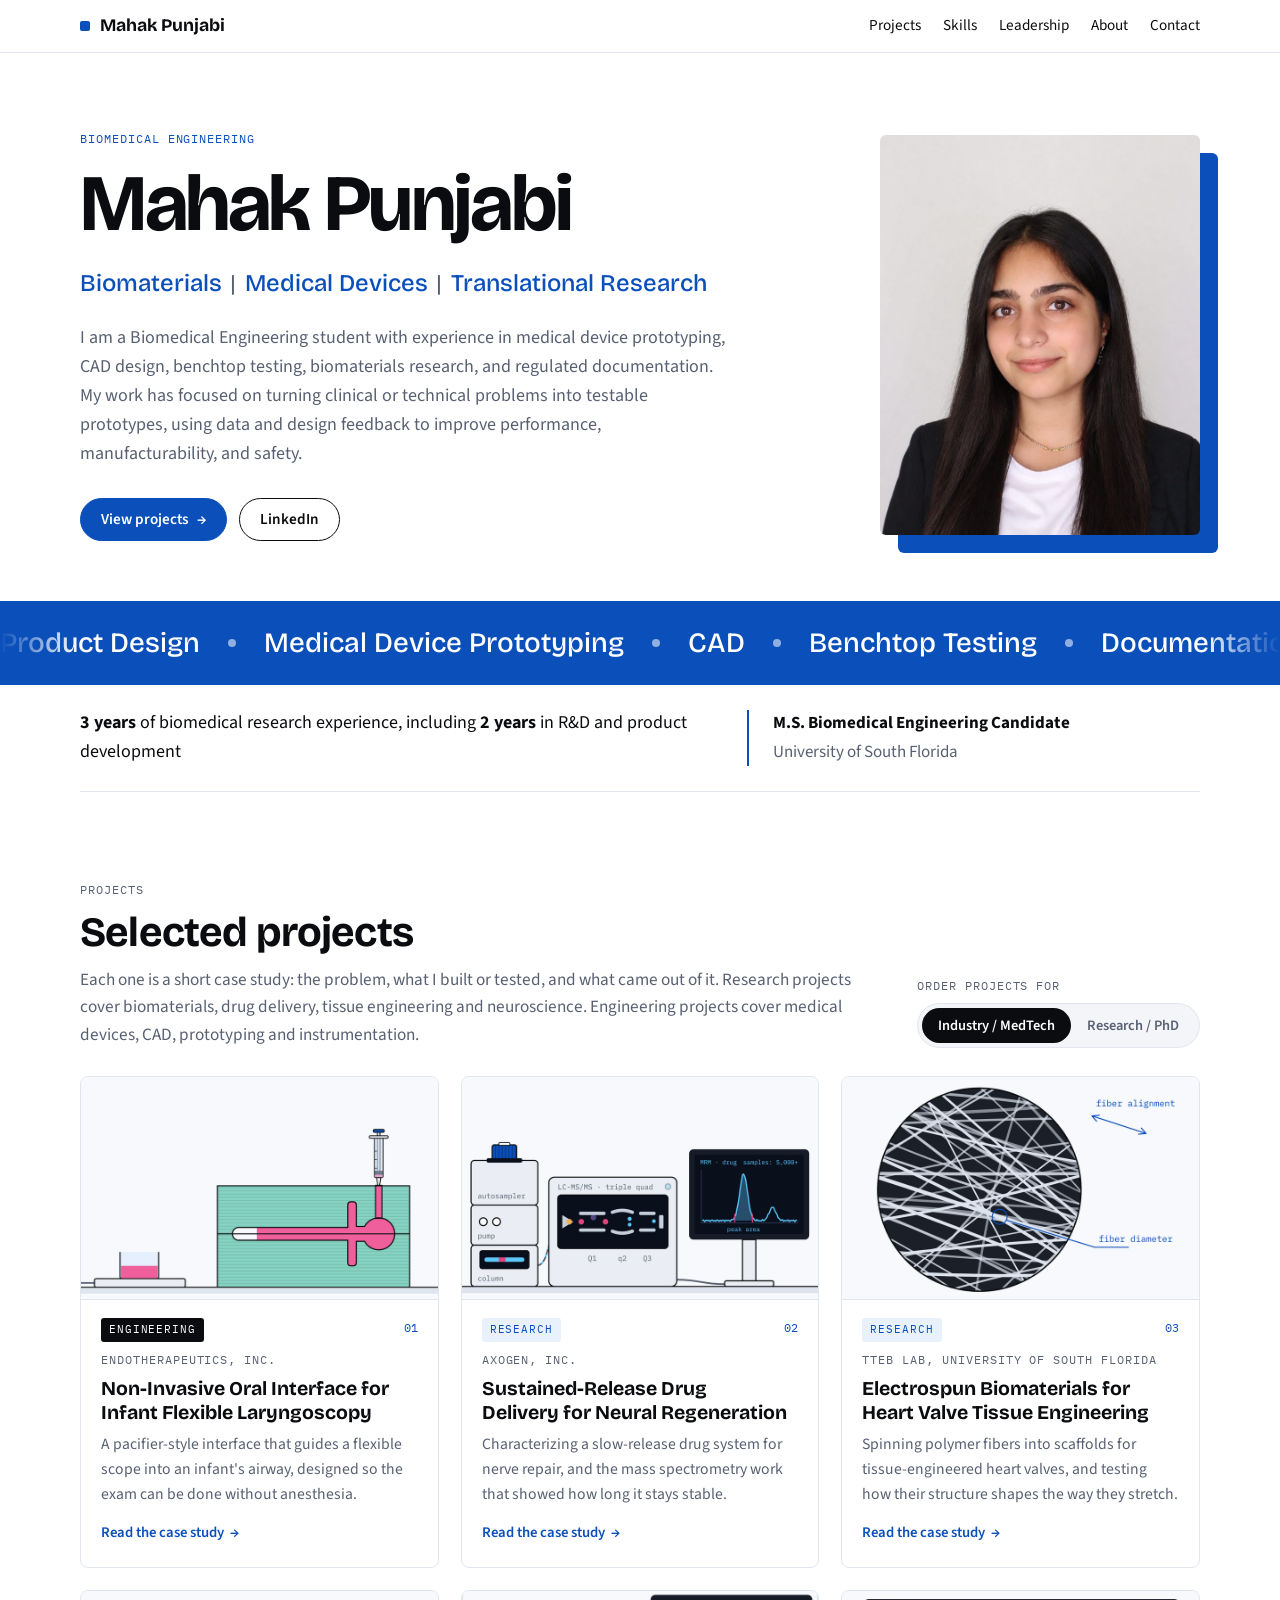
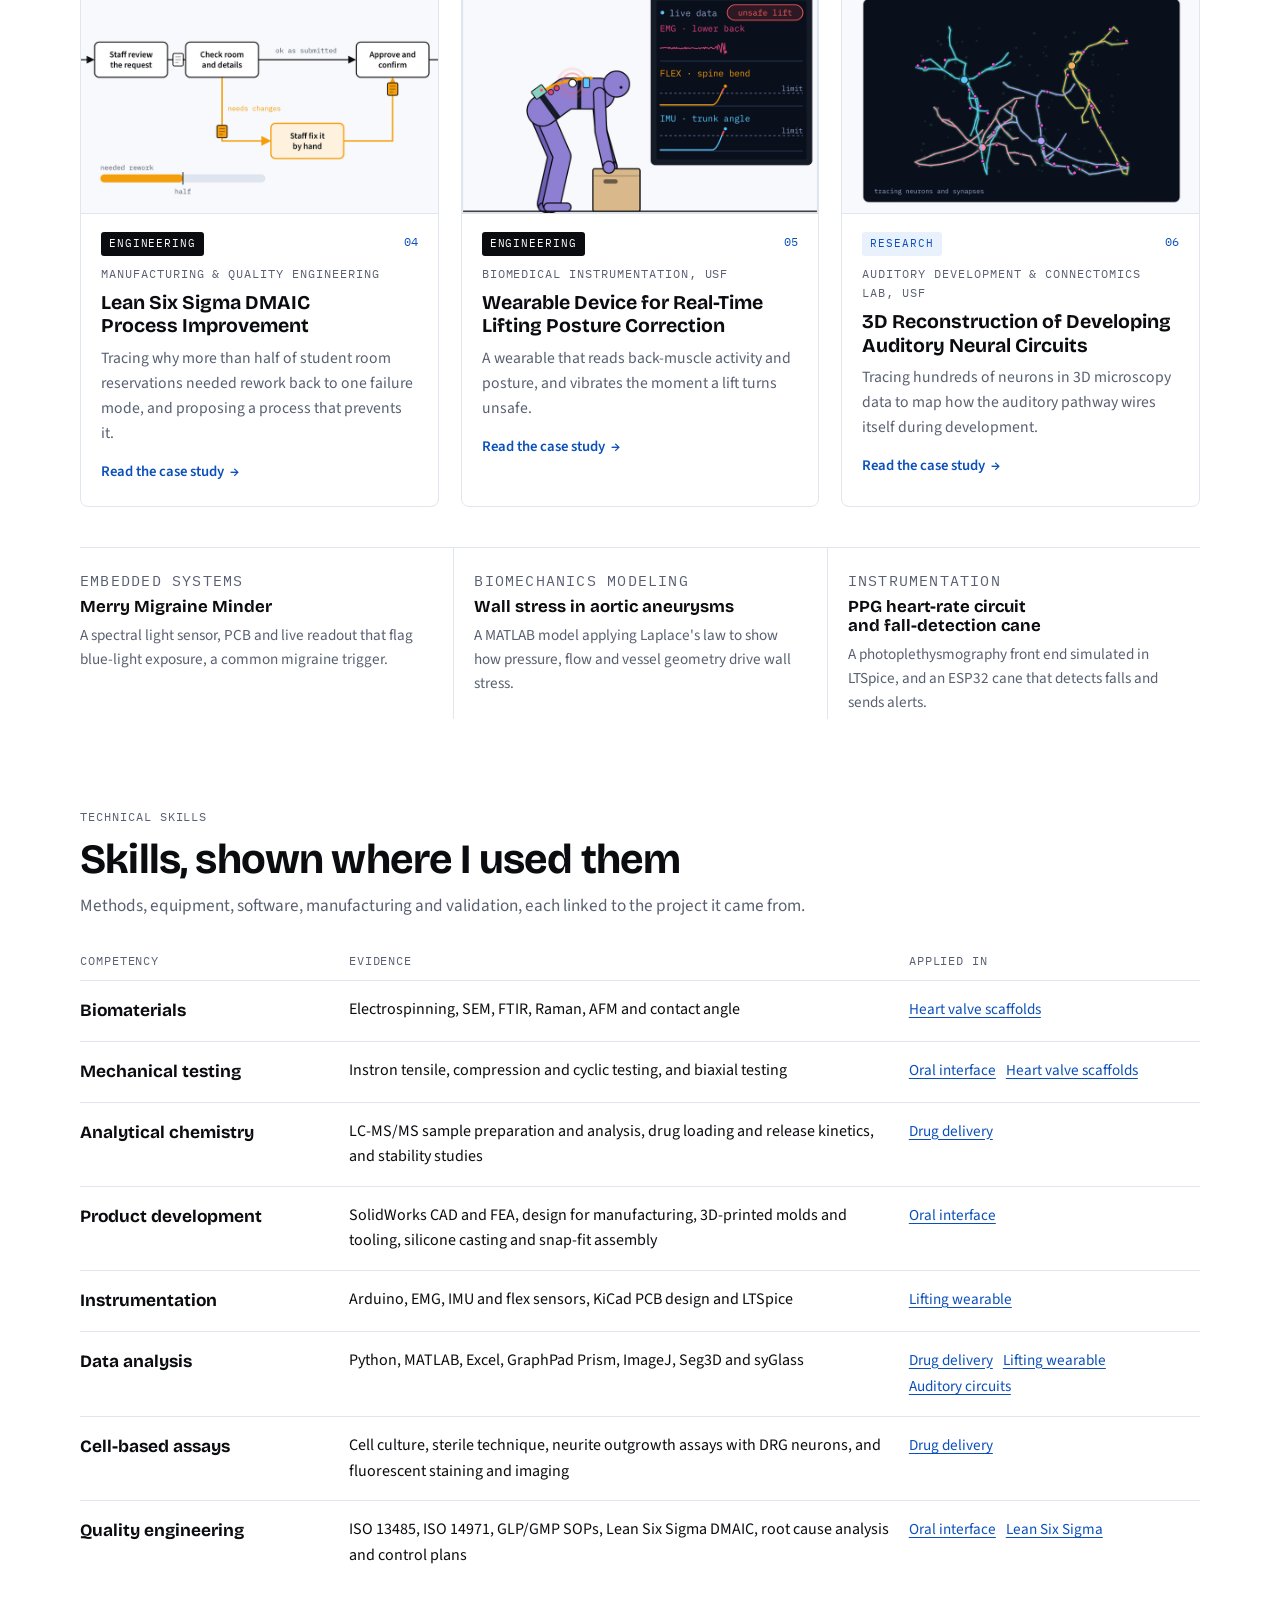
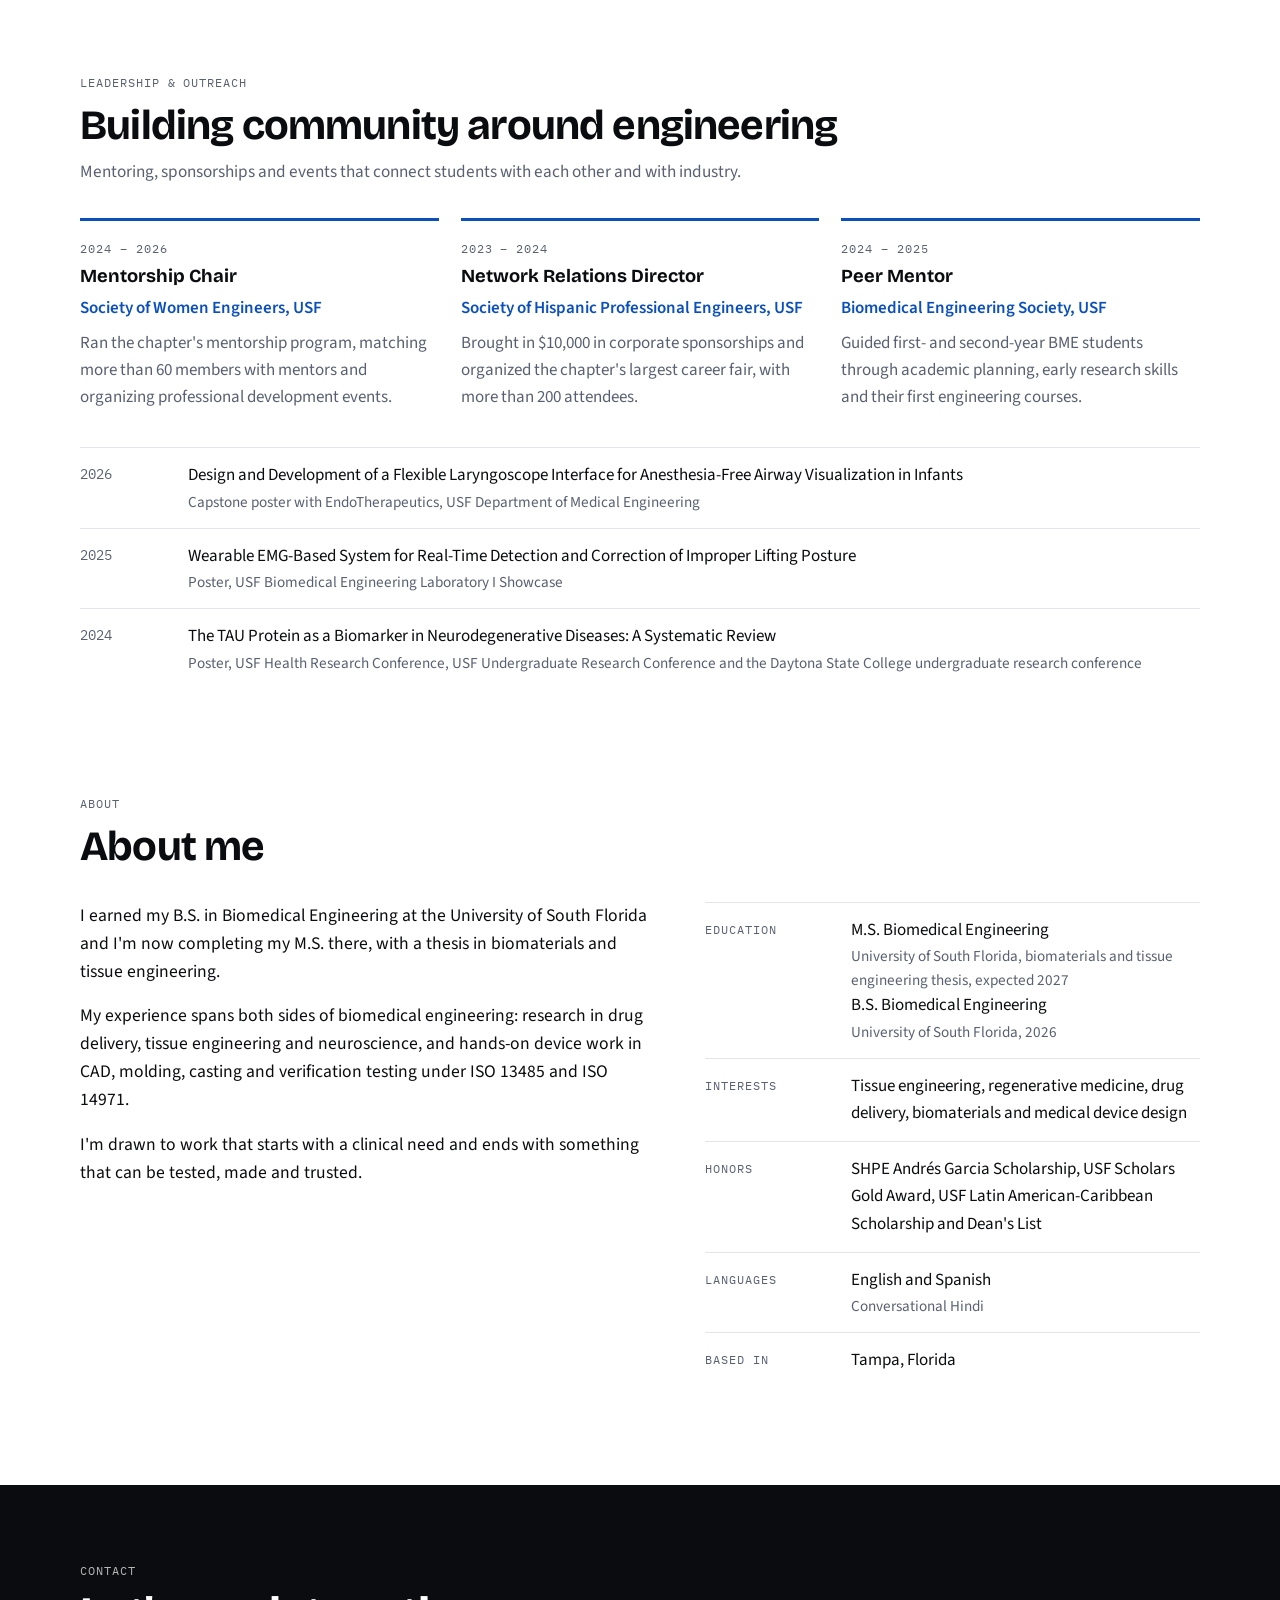
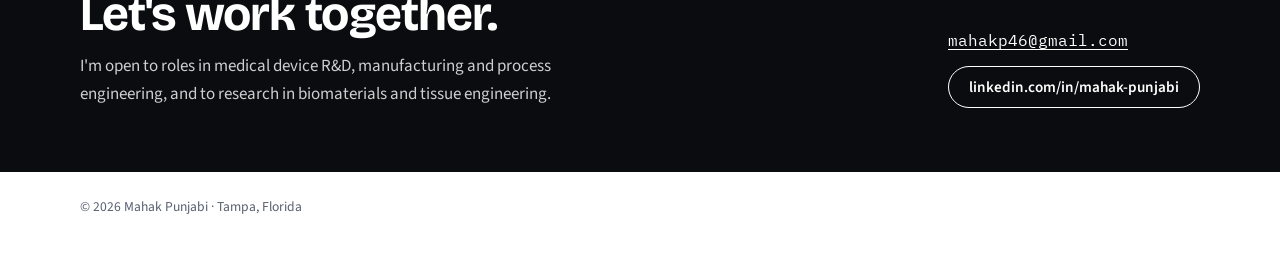
==== commit a20b8353: "Use animation frames for every cover and a truer blue All six project cards now show a frame from th" ====
--- a/index.html
+++ b/index.html
@@ -94,7 +94,7 @@
 
     <div class="cards" id="cards" data-view="industry">
       <article class="card" data-industry="1" data-research="4">
-        <div class="pic"><img src="img/laryngoscope-prototypes.jpg" alt="Cast silicone handles of the oral interface in blue and pink" loading="lazy"></div>
+        <div class="pic"><picture><source srcset="img/cards/oral-interface-dark.png" media="(prefers-color-scheme: dark)"><img src="img/cards/oral-interface.png" alt="Illustration of liquid silicone being injected into a 3D-printed mold of the oral interface" loading="lazy"></picture></div>
         <div class="txt">
           <div class="meta"><span class="kind eng">Engineering</span><span class="num">01</span></div>
           <p class="label">EndoTherapeutics, Inc.</p>
@@ -134,7 +134,7 @@
         </div>
       </article>
       <article class="card" data-industry="5" data-research="5">
-        <div class="pic"><img src="img/emg-wearable.jpg" alt="The wearable on a person's back, with crossed straps holding the sensors" loading="lazy"></div>
+        <div class="pic"><picture><source srcset="img/cards/lifting-wearable-dark.png" media="(prefers-color-scheme: dark)"><img src="img/cards/lifting-wearable.png" alt="Illustration of the wearable catching an unsafe lift: the wearer bends over a box, the motor vibrates and the live signals cross their limits" loading="lazy"></picture></div>
         <div class="txt">
           <div class="meta"><span class="kind eng">Engineering</span><span class="num">05</span></div>
           <p class="label">Biomedical instrumentation, USF</p>
@@ -243,7 +243,7 @@
         <div><dt>Education</dt><dd>M.S. Biomedical Engineering<span>University of South Florida, biomaterials and tissue engineering thesis, expected 2027</span>B.S. Biomedical Engineering<span>University of South Florida, 2026</span></dd></div>
         <div><dt>Interests</dt><dd>Tissue engineering, regenerative medicine, drug delivery, biomaterials and medical device design</dd></div>
         <div><dt>Honors</dt><dd>SHPE Andrés Garcia Scholarship, USF Scholars Gold Award, USF Latin American-Caribbean Scholarship and Dean's List</dd></div>
-        <div><dt>Languages</dt><dd>English and Spanish<span>Conversational Hindi and basic French</span></dd></div>
+        <div><dt>Languages</dt><dd>English and Spanish<span>Conversational Hindi</span></dd></div>
         <div><dt>Based in</dt><dd>Tampa, Florida</dd></div>
       </dl>
     </div>
--- a/css/site.css
+++ b/css/site.css
@@ -6,10 +6,10 @@
   --ink: #0b0c0f;
   --muted: #586071;
   --line: #e1e5ed;
-  --accent: #1d4ed8;
-  --accent-fill: #1d4ed8;
-  --accent-hover: #1e3a8a;
-  --accent-soft: #e8eefe;
+  --accent: #0a4fba;
+  --accent-fill: #0a4fba;
+  --accent-hover: #083d91;
+  --accent-soft: #e8f1fc;
   --on-accent: #ffffff;
   --band: #0b0c0f;
   --on-band: #ffffff;
@@ -28,7 +28,7 @@
   --drug: #e0457b;
   --ion-x: #f0b35a;
   --ion-y: #a98bff;
-  --cap: #1d4ed8;
+  --cap: #0a4fba;
   --pla: #86d3c3;
   --cad: #b9c4d8;
   --silicone: #ef5f9c;
@@ -48,22 +48,22 @@
 @media (prefers-color-scheme: dark) {
   :root:not([data-theme="light"]) {
     --bg: #050608; --bg-soft: #0b0d12; --surface: #0e1117; --ink: #f3f5f9; --muted: #9ba3b4;
-    --line: #20252f; --accent: #7c9bff; --accent-fill: #2b59f0; --accent-hover: #4a72ff; --accent-soft: #111a33;
-    --band: #2b59f0; --on-band: #ffffff;
+    --line: #20252f; --accent: #5b9bf8; --accent-fill: #1959c8; --accent-hover: #3b7fe6; --accent-soft: #0f1c33;
+    --band: #1959c8; --on-band: #ffffff;
     --scene-bg: #0c0f15; --steel: #191d26; --bench: #1b2029; --glass: #9fc0ff26; --liquid: #3f80d8;
     --glove: #9a8ce0; --rod: #a3afc2; --screen: #04060c; --scr-grid: #24314b; --bezel: #2a3240;
-    --drug: #f07aa5; --cap: #4c74ff; --pla: #2c7a6d; --cad: #46536c; --fiber: #7f95bd;
+    --drug: #f07aa5; --cap: #3b7fe6; --pla: #2c7a6d; --cad: #46536c; --fiber: #7f95bd;
     --glove-far: #7366c4; --box: #8f7049;
     color-scheme: dark;
   }
 }
 :root[data-theme="dark"] {
   --bg: #050608; --bg-soft: #0b0d12; --surface: #0e1117; --ink: #f3f5f9; --muted: #9ba3b4;
-  --line: #20252f; --accent: #7c9bff; --accent-fill: #2b59f0; --accent-hover: #4a72ff; --accent-soft: #111a33;
-  --band: #2b59f0; --on-band: #ffffff;
+  --line: #20252f; --accent: #5b9bf8; --accent-fill: #1959c8; --accent-hover: #3b7fe6; --accent-soft: #0f1c33;
+  --band: #1959c8; --on-band: #ffffff;
   --scene-bg: #0c0f15; --steel: #191d26; --bench: #1b2029; --glass: #9fc0ff26; --liquid: #3f80d8;
   --glove: #9a8ce0; --rod: #a3afc2; --screen: #04060c; --scr-grid: #24314b; --bezel: #2a3240;
-  --drug: #f07aa5; --cap: #4c74ff; --pla: #2c7a6d; --cad: #46536c; --fiber: #7f95bd;
+  --drug: #f07aa5; --cap: #3b7fe6; --pla: #2c7a6d; --cad: #46536c; --fiber: #7f95bd;
   --glove-far: #7366c4; --box: #8f7049;
   color-scheme: dark;
 }
